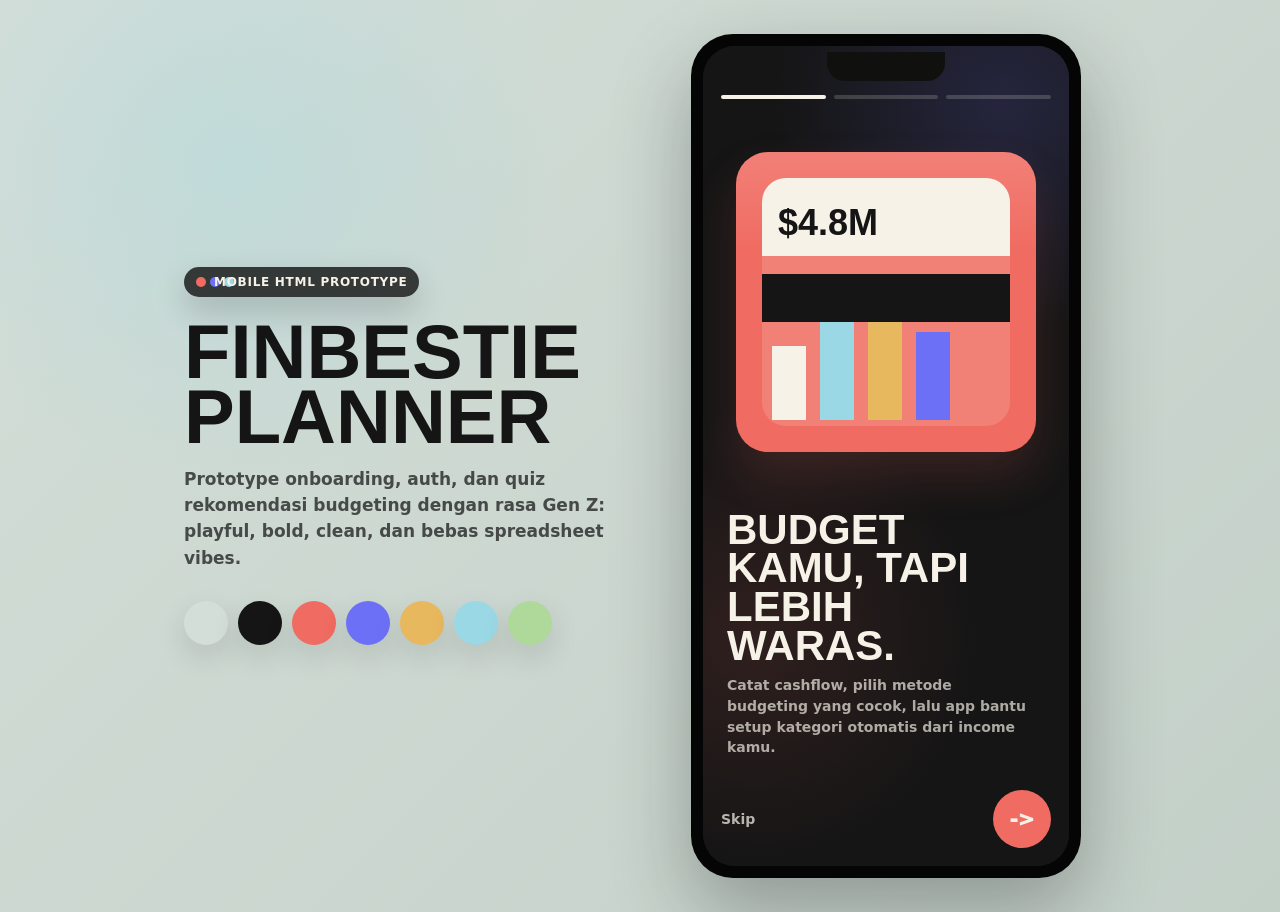
==== index.html @ b78c7b5d "first commit" ====
<!doctype html>
<html lang="id">
  <head>
    <meta charset="utf-8" />
    <meta name="viewport" content="width=device-width, initial-scale=1" />
    <title>FinBestie Mobile Prototype</title>
    <style>
      :root {
        --sage: #d4ded8;
        --ink: #151515;
        --ink-2: #232323;
        --paper: #f6f2e8;
        --muted: #abb4ad;
        --coral: #f06b61;
        --coral-dark: #d95850;
        --violet: #6c70f6;
        --butter: #e8b85f;
        --mint: #9bd8e5;
        --lime: #afd99a;
        --line: rgba(32, 32, 31, 0.12);
        --white-soft: rgba(255, 255, 255, 0.88);
        --stroke: 1.5px;
        --glow: rgba(108, 112, 246, 0.22);
        --green-glow: rgba(155, 216, 229, 0.18);
        --glass: rgba(255, 255, 255, 0.08);
        --shadow: 0 24px 70px rgba(15, 13, 10, 0.32);
        --soft-shadow: 0 12px 30px rgba(15, 13, 10, 0.12);
      }

      * {
        box-sizing: border-box;
      }

      body {
        margin: 0;
        min-height: 100vh;
        display: grid;
        place-items: center;
        background:
          radial-gradient(ellipse 75% 55% at 78% 2%, rgba(242, 215, 78, 0.3) 0%, transparent 55%),
          radial-gradient(ellipse 54% 45% at 12% 90%, rgba(115, 226, 183, 0.24) 0%, transparent 62%),
          radial-gradient(ellipse 60% 48% at 8% 95%, rgba(255, 122, 61, 0.12) 0%, transparent 62%),
          radial-gradient(ellipse 92% 62% at 50% 50%, #f6efdd 0%, #ece4d2 52%, #e1d9c5 100%);
        color: var(--ink);
        font-family:
          "DM Sans", Inter, ui-sans-serif, system-ui, -apple-system, BlinkMacSystemFont, "Segoe UI", sans-serif;
      }

      button,
      input {
        font: inherit;
      }

      .stage {
        width: min(100vw, 980px);
        min-height: 100vh;
        display: grid;
        grid-template-columns: minmax(0, 1fr) 420px;
        gap: 40px;
        align-items: center;
        padding: 34px;
      }

      .brand-panel {
        max-width: 430px;
      }

      .brand-pill {
        display: inline-flex;
        align-items: center;
        gap: 8px;
        padding: 8px 12px;
        border-radius: 999px;
        background: rgba(245, 241, 227, 0.64);
        border: 0;
        backdrop-filter: blur(18px) saturate(140%);
        font-size: 12px;
        font-weight: 800;
        letter-spacing: 0.06em;
        text-transform: uppercase;
      }

      .brand-dot {
        width: 10px;
        height: 10px;
        border-radius: 50%;
        background: var(--coral);
        box-shadow:
          14px 0 0 var(--violet),
          28px 0 0 var(--butter),
          0 0 20px rgba(242, 215, 78, 0.4);
      }

      h1 {
        margin: 22px 0 16px;
        font-size: clamp(44px, 7vw, 76px);
        line-height: 0.86;
        letter-spacing: 0;
        text-transform: uppercase;
        font-family: Impact, "Arial Black", "DM Sans", sans-serif;
        font-weight: 900;
      }

      .brand-panel p {
        margin: 0;
        max-width: 38ch;
        color: rgba(32, 32, 31, 0.72);
        font-size: 17px;
        line-height: 1.55;
        font-weight: 650;
      }

      .palette {
        display: flex;
        gap: 10px;
        margin-top: 30px;
      }

      .swatch {
        width: 44px;
        height: 44px;
        border: 0;
        border-radius: 50%;
        box-shadow: var(--soft-shadow);
      }

      .phone-shell {
        position: relative;
        width: min(100%, 390px);
        height: min(844px, calc(100vh - 36px));
        min-height: 680px;
        margin-inline: auto;
        padding: 12px;
        border-radius: 42px;
        background: #10100f;
        box-shadow:
          0 0 44px rgba(242, 215, 78, 0.26),
          0 0 62px rgba(115, 226, 183, 0.14),
          var(--shadow);
      }

      .phone-shell::before {
        content: "";
        position: absolute;
        z-index: 5;
        top: 18px;
        left: 50%;
        width: 118px;
        height: 29px;
        translate: -50% 0;
        border-radius: 0 0 18px 18px;
        background: #10100f;
      }

      .app {
        position: relative;
        height: 100%;
        overflow: hidden;
        border-radius: 32px;
        background: var(--ink);
      }

      .app::before,
      .app::after {
        content: "";
        position: absolute;
        z-index: 0;
        pointer-events: none;
        border-radius: 50%;
        filter: blur(18px);
      }

      .app::before {
        width: 220px;
        height: 220px;
        top: -72px;
        right: -82px;
        background: rgba(242, 215, 78, 0.22);
      }

      .app::after {
        width: 190px;
        height: 190px;
        left: -92px;
        bottom: 16%;
        background: var(--green-glow);
      }

      .screen {
        position: absolute;
        inset: 0;
        display: none;
        grid-template-rows: auto minmax(0, 1fr);
        min-height: 0;
        overflow: hidden;
        background:
          radial-gradient(circle at 76% 7%, rgba(242, 215, 78, 0.22), transparent 32%),
          radial-gradient(circle at 10% 68%, rgba(115, 226, 183, 0.22), transparent 38%),
          linear-gradient(180deg, rgba(255, 255, 255, 0.22), transparent 24%),
          #f5f1e3;
        z-index: 1;
      }

      .screen::before,
      .screen::after {
        content: "";
        position: absolute;
        z-index: 0;
        pointer-events: none;
        border-radius: 50%;
        filter: blur(28px);
      }

      .screen::before {
        width: 250px;
        height: 250px;
        top: -74px;
        right: -92px;
        background: rgba(242, 215, 78, 0.3);
      }

      .screen::after {
        width: 230px;
        height: 230px;
        left: -102px;
        bottom: 12%;
        background: rgba(115, 226, 183, 0.28);
      }

      .screen.active {
        display: grid;
      }

      .screen.dark {
        background:
          radial-gradient(circle at 75% 5%, rgba(242, 215, 78, 0.18), transparent 34%),
          radial-gradient(circle at 10% 74%, rgba(115, 226, 183, 0.16), transparent 38%),
          var(--ink);
        color: var(--paper);
      }

      .topbar {
        position: relative;
        z-index: 2;
        display: flex;
        align-items: center;
        justify-content: space-between;
        gap: 12px;
        min-height: 68px;
        padding: 24px 18px 8px;
      }

      .icon-btn {
        display: grid;
        place-items: center;
        width: 36px;
        height: 36px;
        border: 0;
        border-radius: 50%;
        background: var(--white-soft);
        color: var(--ink);
        box-shadow: 0 8px 18px rgba(15, 13, 10, 0.08);
        cursor: pointer;
        font-size: 18px;
        font-weight: 900;
      }

      .dark .icon-btn {
        background: var(--paper);
      }

      .skip-btn,
      .ghost-btn {
        border: 0;
        border-radius: 999px;
        padding: 10px 14px;
        background: rgba(255, 255, 255, 0.42);
        backdrop-filter: blur(14px) saturate(130%);
        color: inherit;
        cursor: pointer;
        font-size: 12px;
        font-weight: 850;
      }

      .dark .skip-btn,
      .dark .ghost-btn {
        background: rgba(247, 242, 223, 0.14);
        color: var(--paper);
      }

      .content {
        position: relative;
        z-index: 2;
        min-height: 0;
        overflow: auto;
        padding: 4px 18px 92px;
        scrollbar-width: none;
      }

      .content::-webkit-scrollbar {
        display: none;
      }

      .hero-art {
        min-height: 280px;
        display: grid;
        place-items: end center;
        border-radius: 0;
        background:
          radial-gradient(circle at 75% 18%, rgba(242, 215, 78, 0.32), transparent 30%),
          linear-gradient(180deg, rgba(255, 122, 61, 0.08), transparent 34%),
          #fbf7e8;
      }

      .money-poster {
        position: relative;
        width: 100%;
        max-width: 312px;
        min-height: 252px;
        border: 0;
        border-radius: 14px;
        background: var(--butter);
        box-shadow:
          0 0 36px rgba(242, 215, 78, 0.32),
          0 18px 40px rgba(32, 32, 31, 0.13);
        overflow: hidden;
      }

      .money-poster::before {
        content: "";
        position: absolute;
        inset: 16px;
        border: 0;
        border-radius: 12px;
        background:
          linear-gradient(90deg, transparent 0 42%, rgba(32, 32, 31, 0.14) 42% 45%, transparent 45%),
          repeating-linear-gradient(0deg, rgba(32, 32, 31, 0.08) 0 2px, transparent 2px 20px),
          #fee889;
      }

      .coin-stack {
        position: absolute;
        right: 22px;
        bottom: 22px;
        width: 86px;
        height: 104px;
      }

      .coin-stack span {
        position: absolute;
        left: 0;
        right: 0;
        height: 24px;
        border: 0;
        border-radius: 50%;
        background: var(--coral);
      }

      .coin-stack span:nth-child(1) {
        bottom: 0;
      }

      .coin-stack span:nth-child(2) {
        bottom: 20px;
        background: var(--mint);
      }

      .coin-stack span:nth-child(3) {
        bottom: 40px;
        background: var(--violet);
      }

      .mascot {
        position: absolute;
        left: 28px;
        bottom: 30px;
        width: 108px;
        height: 132px;
      }

      .mascot .head {
        position: absolute;
        top: 0;
        left: 16px;
        width: 76px;
        height: 76px;
        border: 0;
        border-radius: 48% 52% 45% 55%;
        background: var(--coral);
      }

      .mascot .head::before,
      .mascot .head::after {
        content: "";
        position: absolute;
        top: 25px;
        width: 9px;
        height: 9px;
        border-radius: 50%;
        background: var(--ink);
      }

      .mascot .head::before {
        left: 20px;
      }

      .mascot .head::after {
        right: 20px;
      }

      .mascot .body {
        position: absolute;
        left: 5px;
        bottom: 0;
        width: 96px;
        height: 66px;
        border: 0;
        border-radius: 16px 16px 28px 28px;
        background: var(--mint);
      }

      .mascot .body::before {
        content: "$";
        position: absolute;
        inset: 10px 0 auto;
        text-align: center;
        font-size: 30px;
        font-weight: 1000;
      }

      .big-title {
        margin: 22px 0 10px;
        font-size: 40px;
        line-height: 0.92;
        letter-spacing: 0;
        text-transform: uppercase;
        font-family: Impact, "Arial Black", "DM Sans", sans-serif;
        font-weight: 900;
      }

      .lede {
        margin: 0 0 18px;
        color: rgba(32, 32, 31, 0.7);
        font-size: 14px;
        line-height: 1.48;
        font-weight: 700;
      }

      .dark .lede {
        color: rgba(247, 242, 223, 0.72);
      }

      .feature-strip {
        display: grid;
        grid-template-columns: 1fr 1fr;
        gap: 10px;
        margin: 20px 0;
      }

      .mini-tile {
        min-height: 112px;
        padding: 14px;
        border: 0;
        border-radius: 12px;
        background: var(--mint);
        box-shadow:
          0 0 22px rgba(115, 226, 183, 0.18),
          0 12px 28px rgba(15, 13, 10, 0.08);
      }

      .mini-tile:nth-child(2) {
        background: var(--coral);
        color: var(--paper);
      }

      .mini-tile:nth-child(3) {
        background: var(--violet);
        color: var(--ink);
      }

      .mini-tile:nth-child(4) {
        background: var(--butter);
      }

      .tile-kicker {
        display: block;
        margin-bottom: 16px;
        font-size: 10px;
        font-weight: 950;
        opacity: 0.72;
        text-transform: uppercase;
      }

      .mini-tile strong {
        display: block;
        font-size: 18px;
        line-height: 1.02;
        text-transform: uppercase;
      }

      .primary-btn {
        width: 100%;
        min-height: 54px;
        border: 0;
        border-radius: 999px;
        background: var(--coral);
        color: var(--paper);
        cursor: pointer;
        box-shadow:
          0 0 22px rgba(255, 122, 61, 0.25),
          0 10px 24px rgba(255, 122, 61, 0.2);
        font-size: 15px;
        font-weight: 950;
      }

      .primary-btn:active {
        translate: 0 4px;
        box-shadow: 0 6px 16px rgba(255, 102, 93, 0.2);
      }

      .secondary-btn {
        width: 100%;
        min-height: 48px;
        border: 0;
        border-radius: 999px;
        background: rgba(247, 242, 223, 0.08);
        color: var(--paper);
        cursor: pointer;
        font-size: 13px;
        font-weight: 850;
      }

      .bottom-dock {
        position: absolute;
        z-index: 8;
        left: 18px;
        right: 18px;
        bottom: 18px;
      }

      .progress-row {
        display: flex;
        justify-content: center;
        gap: 8px;
        margin: 0 0 15px;
      }

      .progress-dot {
        width: 8px;
        height: 8px;
        border-radius: 50%;
        background: rgba(32, 32, 31, 0.2);
      }

      .progress-dot.active {
        width: 28px;
        border-radius: 999px;
        background: var(--ink);
      }

      .auth-hero {
        margin: 8px 0 18px;
        padding: 16px;
        border: 0;
        border-radius: 14px;
        background:
          radial-gradient(circle at 82% 10%, rgba(242, 215, 78, 0.35), transparent 34%),
          var(--coral);
        color: var(--paper);
        box-shadow: 0 0 28px rgba(255, 122, 61, 0.16);
        position: relative;
        min-height: 260px;
        overflow: hidden;
        display: flex;
        flex-direction: column;
        justify-content: flex-end;
        gap: 8px;
      }

      .auth-hero h2,
      .quiz-title,
      .result-title {
        margin: 0;
        font-size: 34px;
        line-height: 0.94;
        letter-spacing: 0;
        text-transform: uppercase;
        font-family: Impact, "Arial Black", "DM Sans", sans-serif;
        font-weight: 900;
      }

      .auth-hero p {
        margin: 12px 0 0;
        color: rgba(247, 242, 223, 0.78);
        font-size: 13px;
        line-height: 1.4;
        font-weight: 750;
      }

      .auth-orbit {
        position: absolute;
        inset: 18px 18px auto auto;
        width: 118px;
        height: 118px;
        opacity: 0.95;
      }

      .auth-orbit::before {
        content: "";
        position: absolute;
        inset: 18px;
        border-radius: 50%;
        background: var(--paper);
        box-shadow: 0 16px 32px rgba(6, 6, 6, 0.12);
      }

      .auth-orbit::after {
        content: "$";
        position: absolute;
        inset: 0;
        display: grid;
        place-items: center;
        color: var(--ink);
        font-size: 48px;
        font-weight: 1000;
      }

      .auth-orbit span {
        position: absolute;
        display: block;
        border-radius: 50%;
        box-shadow: 0 10px 24px rgba(6, 6, 6, 0.14);
      }

      .auth-orbit span:nth-child(1) {
        width: 34px;
        height: 34px;
        left: 0;
        top: 18px;
        background: var(--mint);
      }

      .auth-orbit span:nth-child(2) {
        width: 27px;
        height: 27px;
        right: 3px;
        bottom: 20px;
        background: var(--butter);
      }

      .auth-orbit span:nth-child(3) {
        width: 20px;
        height: 20px;
        left: 34px;
        bottom: 0;
        background: var(--violet);
      }

      .auth-benefits {
        display: grid;
        grid-template-columns: 1fr 1fr;
        gap: 10px;
        margin-bottom: 18px;
      }

      .auth-benefits div {
        min-height: 104px;
        padding: 14px;
        border-radius: 18px;
        background: #232323;
        box-shadow: 0 18px 38px rgba(0, 0, 0, 0.14);
      }

      .auth-benefits div:nth-child(2) {
        background: var(--mint);
        color: var(--ink);
      }

      .auth-benefits strong {
        display: block;
        font-size: 16px;
        line-height: 1.05;
        text-transform: uppercase;
      }

      .auth-benefits span {
        display: block;
        margin-top: 10px;
        color: rgba(244, 242, 231, 0.58);
        font-size: 11px;
        line-height: 1.3;
        font-weight: 750;
      }

      .auth-benefits div:nth-child(2) span {
        color: rgba(21, 21, 21, 0.62);
      }

      .segmented {
        display: grid;
        grid-template-columns: 1fr 1fr;
        gap: 6px;
        padding: 5px;
        border-radius: 999px;
        background: rgba(247, 242, 223, 0.1);
        border: 0;
        backdrop-filter: blur(16px) saturate(130%);
      }

      .segmented button {
        min-height: 38px;
        border: 0;
        border-radius: 999px;
        background: transparent;
        color: rgba(247, 242, 223, 0.7);
        cursor: pointer;
        font-size: 12px;
        font-weight: 950;
      }

      .segmented button.active {
        background: var(--paper);
        color: var(--ink);
      }

      .form {
        display: grid;
        gap: 12px;
        margin-top: 18px;
      }

      .field {
        display: grid;
        gap: 8px;
      }

      .field span {
        color: rgba(247, 242, 223, 0.68);
        font-size: 11px;
        font-weight: 900;
        letter-spacing: 0.05em;
        text-transform: uppercase;
      }

      .field input {
        width: 100%;
        min-height: 50px;
        border: 0;
        border-radius: 12px;
        background: rgba(247, 242, 223, 0.08);
        color: var(--paper);
        padding: 0 14px;
        outline: 0;
        font-weight: 760;
      }

      .field input::placeholder {
        color: rgba(247, 242, 223, 0.38);
      }

      .social-row {
        display: grid;
        grid-template-columns: 1fr 1fr;
        gap: 10px;
        margin-top: 12px;
      }

      .social-row button {
        min-height: 46px;
        border: 0;
        border-radius: 999px;
        background: rgba(247, 242, 223, 0.08);
        color: var(--paper);
        font-weight: 950;
        cursor: pointer;
      }

      .auth-options {
        display: grid;
        gap: 12px;
        margin-top: 26px;
      }

      [data-screen="auth"] .content {
        display: flex;
        flex-direction: column;
        justify-content: center;
        padding-bottom: 40px;
      }

      .google-btn,
      .guest-btn {
        width: 100%;
        min-height: 54px;
        border: 0;
        border-radius: 999px;
        cursor: pointer;
        font-weight: 950;
      }

      .google-btn {
        display: flex;
        align-items: center;
        justify-content: center;
        gap: 10px;
        background:
          linear-gradient(135deg, rgba(255, 255, 255, 0.94), var(--paper));
        color: var(--ink);
        box-shadow: 0 18px 38px rgba(244, 242, 231, 0.12);
      }

      .google-mark {
        display: grid;
        place-items: center;
        width: 28px;
        height: 28px;
        border-radius: 50%;
        background: #fff;
        color: #4285f4;
        font-weight: 1000;
        box-shadow: inset 0 0 0 1px rgba(6, 6, 6, 0.08);
      }

      .guest-btn {
        min-height: 42px;
        background: transparent;
        color: rgba(244, 242, 231, 0.48);
        font-size: 13px;
        font-weight: 800;
      }

      .quiz-head {
        margin: 4px 0 18px;
      }

      .quiz-count {
        display: inline-flex;
        margin-bottom: 12px;
        padding: 8px 10px;
        border-radius: 999px;
        background: var(--violet);
        color: var(--ink);
        box-shadow: 0 0 18px rgba(241, 143, 176, 0.28);
        font-size: 11px;
        font-weight: 950;
      }

      .quiz-title {
        font-size: 32px;
      }

      .option-list {
        display: grid;
        gap: 10px;
      }

      .option-card {
        width: 100%;
        display: grid;
        grid-template-columns: 38px minmax(0, 1fr);
        gap: 12px;
        align-items: center;
        min-height: 76px;
        padding: 12px;
        border: 0;
        border-radius: 12px;
        background: rgba(245, 241, 227, 0.86);
        color: var(--ink);
        text-align: left;
        cursor: pointer;
        backdrop-filter: blur(14px) saturate(130%);
        box-shadow: 0 10px 24px rgba(32, 32, 31, 0.08);
      }

      .option-card.selected {
        background: var(--butter);
        box-shadow:
          0 0 24px rgba(242, 215, 78, 0.3),
          0 12px 28px rgba(32, 32, 31, 0.12);
      }

      .option-mark {
        display: grid;
        place-items: center;
        width: 38px;
        height: 38px;
        border: 0;
        border-radius: 50%;
        background: var(--mint);
        font-weight: 1000;
      }

      .option-text {
        min-width: 0;
      }

      .option-text strong {
        display: block;
        font-size: 14px;
        line-height: 1.2;
      }

      .option-text span {
        display: block;
        margin-top: 4px;
        color: rgba(32, 32, 31, 0.62);
        font-size: 11px;
        font-weight: 760;
        line-height: 1.28;
      }

      .quiz-progress {
        height: 10px;
        margin: 0 0 14px;
        border: 0;
        border-radius: 999px;
        background: rgba(32, 32, 31, 0.09);
        overflow: hidden;
      }

      .quiz-progress span {
        display: block;
        height: 100%;
        width: 20%;
        background: var(--coral);
        transition: width 200ms ease;
      }

      .result-card {
        padding: 16px;
        border: 0;
        border-radius: 14px;
        background: var(--butter);
        box-shadow:
          0 0 34px rgba(242, 215, 78, 0.28),
          0 18px 36px rgba(32, 32, 31, 0.14);
      }

      .result-card .badge {
        display: inline-flex;
        margin-bottom: 14px;
        padding: 8px 10px;
        border: 0;
        border-radius: 999px;
        background: var(--paper);
        font-size: 11px;
        font-weight: 950;
        text-transform: uppercase;
      }

      .result-title {
        color: var(--ink);
      }

      .method-name {
        margin: 12px 0 0;
        color: rgba(32, 32, 31, 0.74);
        font-size: 13px;
        font-weight: 850;
      }

      .allocation {
        display: grid;
        grid-template-columns: 1fr 1fr 1fr;
        gap: 8px;
        margin: 22px 0 20px;
      }

      .allocation div {
        min-height: 84px;
        padding: 10px;
        border: 0;
        border-radius: 10px;
        background: var(--mint);
      }

      .allocation div:nth-child(2) {
        background: var(--coral);
        color: var(--paper);
      }

      .allocation div:nth-child(3) {
        background: var(--violet);
        color: var(--paper);
      }

      .allocation strong {
        display: block;
        font-size: 22px;
      }

      .allocation span {
        display: block;
        margin-top: 8px;
        font-size: 10px;
        font-weight: 900;
        line-height: 1.16;
        text-transform: uppercase;
      }

      .method-grid {
        display: grid;
        gap: 9px;
        margin-top: 14px;
      }

      .method-choice {
        display: flex;
        align-items: center;
        justify-content: space-between;
        gap: 12px;
        min-height: 50px;
        padding: 11px 12px;
        border: 0;
        border-radius: 8px;
        background: rgba(255, 255, 255, 0.44);
        backdrop-filter: blur(12px) saturate(130%);
        cursor: pointer;
        font-weight: 950;
      }

      .method-choice.active {
        background: var(--paper);
        box-shadow:
          0 0 20px rgba(242, 215, 78, 0.18),
          inset 0 0 0 1px rgba(255, 255, 255, 0.44);
      }

      .method-choice span {
        color: rgba(32, 32, 31, 0.56);
        font-size: 11px;
        font-weight: 850;
      }

      .quick-preview {
        display: grid;
        gap: 10px;
        margin: 18px 0 0;
      }

      .preview-row {
        display: grid;
        grid-template-columns: auto minmax(0, 1fr) auto;
        gap: 10px;
        align-items: center;
        min-height: 52px;
        padding: 10px;
        border-radius: 8px;
        background: var(--ink-2);
        color: var(--paper);
        border: 0;
        box-shadow: 0 10px 24px rgba(0, 0, 0, 0.16);
      }

      .preview-row i {
        display: grid;
        place-items: center;
        width: 32px;
        height: 32px;
        border-radius: 50%;
        background: var(--butter);
        color: var(--ink);
        font-style: normal;
        font-weight: 1000;
      }

      .preview-row strong {
        display: block;
        font-size: 12px;
      }

      .preview-row span {
        display: block;
        margin-top: 3px;
        color: rgba(247, 242, 223, 0.58);
        font-size: 11px;
        font-weight: 700;
      }

      .preview-row em {
        color: var(--lime);
        font-style: normal;
        font-size: 12px;
        font-weight: 950;
      }

      /* Visual direction v3: dark operational mobile UI inspired by the Dribbble case study. */
      body {
        background:
          radial-gradient(circle at 18% 18%, rgba(115, 213, 237, 0.18), transparent 26%),
          linear-gradient(135deg, #d4ded8 0%, #c3d0c8 100%);
      }

      .brand-pill {
        background: rgba(21, 21, 21, 0.82);
        color: var(--paper);
        box-shadow: 0 14px 32px rgba(6, 6, 6, 0.18);
      }

      .brand-dot {
        background: var(--coral);
        box-shadow: 14px 0 0 var(--violet), 28px 0 0 var(--mint);
      }

      .brand-panel p {
        color: rgba(6, 6, 6, 0.68);
      }

      .phone-shell {
        background: #050505;
        box-shadow: 0 34px 80px rgba(21, 21, 21, 0.3);
      }

      .app,
      .screen,
      .screen.dark {
        background:
          radial-gradient(circle at 82% 7%, rgba(108, 112, 246, 0.18), transparent 28%),
          radial-gradient(circle at 14% 72%, rgba(240, 107, 97, 0.12), transparent 34%),
          var(--ink);
        color: var(--paper);
      }

      .app::before,
      .app::after,
      .screen::before,
      .screen::after {
        display: none;
      }

      .icon-btn,
      .dark .icon-btn {
        background: var(--paper);
        color: var(--ink);
        box-shadow: none;
      }

      .skip-btn,
      .ghost-btn,
      .dark .skip-btn,
      .dark .ghost-btn {
        background: rgba(244, 242, 231, 0.12);
        color: var(--paper);
        backdrop-filter: none;
      }

      .hero-art {
        min-height: 250px;
        background:
          radial-gradient(circle at 62% 40%, rgba(155, 216, 229, 0.24), transparent 28%),
          var(--ink);
      }

      .money-poster {
        background: var(--coral);
        border-radius: 22px;
        box-shadow: 0 24px 48px rgba(240, 107, 97, 0.16);
      }

      .money-poster::before {
        background:
          linear-gradient(90deg, transparent 0 42%, rgba(6, 6, 6, 0.12) 42% 45%, transparent 45%),
          repeating-linear-gradient(0deg, rgba(6, 6, 6, 0.06) 0 2px, transparent 2px 20px),
          #f1847b;
      }

      .coin-stack span:nth-child(1) {
        background: var(--paper);
      }

      .coin-stack span:nth-child(2) {
        background: var(--mint);
      }

      .coin-stack span:nth-child(3) {
        background: var(--butter);
      }

      .mascot .head {
        background: var(--butter);
      }

      .mascot .body {
        background: var(--paper);
      }

      .big-title,
      .auth-hero h2,
      .quiz-title,
      .result-title {
        color: var(--paper);
      }

      .lede,
      .dark .lede {
        color: rgba(244, 242, 231, 0.68);
      }

      .mini-tile {
        background: #5458d8;
        color: var(--paper);
        box-shadow: none;
      }

      .mini-tile:nth-child(2) {
        background: var(--coral);
      }

      .mini-tile:nth-child(3) {
        background: #6c70f6;
        color: var(--paper);
      }

      .mini-tile:nth-child(4) {
        background: var(--paper);
        color: var(--ink);
      }

      .primary-btn {
        background: var(--coral);
        color: var(--paper);
        box-shadow: 0 14px 28px rgba(240, 107, 97, 0.18);
      }

      .secondary-btn,
      .social-row button,
      .guest-btn {
        background: rgba(244, 242, 231, 0.1);
        color: var(--paper);
      }

      .guest-btn {
        background: transparent;
        color: rgba(244, 242, 231, 0.48);
      }

      .progress-dot {
        background: rgba(244, 242, 231, 0.24);
      }

      .progress-dot.active {
        background: var(--paper);
      }

      .auth-hero {
        background:
          radial-gradient(circle at 84% 8%, rgba(228, 161, 52, 0.38), transparent 28%),
          #5458d8;
        box-shadow: 0 22px 46px rgba(108, 112, 246, 0.18);
      }

      .segmented {
        background: rgba(244, 242, 231, 0.1);
      }

      .field input {
        background: rgba(244, 242, 231, 0.1);
        color: var(--paper);
      }

      .quiz-count {
        background: var(--coral);
        color: var(--paper);
        box-shadow: none;
      }

      .quiz-progress {
        background: rgba(244, 242, 231, 0.16);
      }

      .quiz-progress span {
        background: var(--mint);
      }

      .option-card {
        background: #1b1b1b;
        color: var(--paper);
        box-shadow: none;
      }

      .option-card.selected {
        background: var(--coral);
        box-shadow: 0 18px 34px rgba(240, 107, 97, 0.18);
      }

      .option-text span {
        color: rgba(244, 242, 231, 0.58);
      }

      .option-mark {
        background: var(--paper);
        color: var(--ink);
      }

      .result-card {
        background:
          radial-gradient(circle at 86% 6%, rgba(115, 213, 237, 0.42), transparent 30%),
          #6c70f6;
        box-shadow: 0 24px 48px rgba(108, 112, 246, 0.18);
      }

      .result-card .badge {
        background: rgba(244, 242, 231, 0.18);
        color: var(--paper);
      }

      .result-title,
      .method-name {
        color: var(--paper);
      }

      .allocation div {
        background: var(--paper);
        color: var(--ink);
      }

      .allocation div:nth-child(2) {
        background: var(--coral);
        color: var(--paper);
      }

      .allocation div:nth-child(3) {
        background: var(--mint);
        color: var(--ink);
      }

      .method-choice {
        background: #1b1b1b;
        color: var(--paper);
        box-shadow: none;
      }

      .method-choice span {
        color: rgba(244, 242, 231, 0.5);
      }

      .method-choice.active {
        background: var(--paper);
        color: var(--ink);
        box-shadow: none;
      }

      .method-choice.active span {
        color: rgba(6, 6, 6, 0.55);
      }

      .preview-row {
        background: #1b1b1b;
      }

      .preview-row i {
        background: var(--mint);
      }

      .intro-topbar {
        justify-content: stretch;
        min-height: 76px;
        padding: 34px 18px 8px;
      }

      .intro-topbar .progress-row {
        width: 100%;
        display: grid;
        grid-template-columns: repeat(3, 1fr);
        gap: 8px;
        margin: 0;
      }

      .intro-topbar .progress-dot {
        width: 100%;
        height: 4px;
        border-radius: 999px;
        background: rgba(244, 242, 231, 0.18);
      }

      .intro-topbar .progress-dot.active {
        width: 100%;
        background: var(--paper);
      }

      .intro-content {
        display: grid;
        grid-template-rows: minmax(340px, 1fr) auto auto;
        align-content: center;
        overflow: hidden;
        padding: 0 24px 108px;
        text-align: left;
      }

      .intro-content .hero-art {
        min-height: 0;
        align-items: center;
        background: transparent;
      }

      .intro-content .big-title {
        max-width: 11ch;
        margin: 28px 0 10px;
        font-size: 42px;
      }

      .intro-content .lede {
        max-width: 31ch;
        margin: 0;
        font-size: 14px;
      }

      .intro-actions {
        display: flex;
        align-items: center;
        justify-content: space-between;
      }

      .intro-nav-btn {
        box-shadow: none;
      }

      #introLeft {
        width: auto;
        min-height: 44px;
        padding: 0;
        background: transparent;
        color: rgba(244, 242, 231, 0.72);
        font-size: 14px;
        font-weight: 850;
      }

      #introNext {
        width: 58px;
        min-height: 58px;
        border-radius: 50%;
        padding: 0;
        font-size: 0;
      }

      #introNext::before {
        content: "->";
        font-size: 20px;
        font-weight: 950;
      }

      .intro-content .money-poster {
        width: min(100%, 300px);
        min-height: 300px;
        margin-inline: auto;
        border-radius: 32px;
      }

      .hero-art[data-art="cashflow"] .money-poster {
        background:
          linear-gradient(180deg, rgba(255, 255, 255, 0.14), transparent 34%),
          var(--coral);
      }

      .hero-art[data-art="cashflow"] .money-poster::before {
        inset: 26px;
        border-radius: 24px;
        background:
          linear-gradient(#f6f2e8 0 0) 0 0 / 100% 78px no-repeat,
          linear-gradient(var(--ink) 0 0) 0 96px / 100% 48px no-repeat,
          linear-gradient(var(--paper) 0 0) 10px 168px / 34px 74px no-repeat,
          linear-gradient(var(--mint) 0 0) 58px 142px / 34px 100px no-repeat,
          linear-gradient(var(--butter) 0 0) 106px 118px / 34px 124px no-repeat,
          linear-gradient(var(--violet) 0 0) 154px 154px / 34px 88px no-repeat,
          rgba(244, 242, 231, 0.16);
      }

      .hero-art[data-art="cashflow"] .money-poster::after {
        content: "$4.8M";
        position: absolute;
        z-index: 2;
        top: 50px;
        left: 42px;
        color: var(--ink);
        font-family: Impact, "Arial Black", sans-serif;
        font-size: 36px;
        font-weight: 900;
        letter-spacing: 0;
      }

      .hero-art[data-art="cashflow"] .mascot,
      .hero-art[data-art="cashflow"] .coin-stack {
        display: none;
      }

      .hero-art[data-art="quiz"] .money-poster {
        background:
          radial-gradient(circle at 78% 18%, rgba(155, 216, 229, 0.5), transparent 28%),
          var(--violet);
      }

      .hero-art[data-art="quiz"] .money-poster::before {
        inset: 28px;
        border-radius: 26px;
        background:
          radial-gradient(circle at 24px 34px, var(--mint) 0 18px, transparent 19px),
          radial-gradient(circle at 24px 98px, var(--paper) 0 18px, transparent 19px),
          radial-gradient(circle at 24px 162px, var(--butter) 0 18px, transparent 19px),
          linear-gradient(var(--paper) 0 0) 58px 17px / 142px 34px no-repeat,
          linear-gradient(var(--ink) 0 0) 58px 82px / 118px 34px no-repeat,
          linear-gradient(var(--paper) 0 0) 58px 146px / 132px 34px no-repeat,
          rgba(244, 242, 231, 0.12);
      }

      .hero-art[data-art="quiz"] .money-poster::after {
        content: "?";
        position: absolute;
        right: 30px;
        bottom: 26px;
        display: grid;
        place-items: center;
        width: 72px;
        height: 72px;
        border-radius: 50%;
        background: var(--coral);
        color: var(--paper);
        font-family: Impact, "Arial Black", sans-serif;
        font-size: 44px;
      }

      .hero-art[data-art="quiz"] .mascot,
      .hero-art[data-art="quiz"] .coin-stack {
        display: none;
      }

      .hero-art[data-art="gold"] .money-poster {
        background:
          radial-gradient(circle at 50% 46%, rgba(246, 242, 232, 0.34), transparent 34%),
          var(--butter);
      }

      .hero-art[data-art="gold"] .money-poster::before {
        inset: 50px 46px;
        border-radius: 42px;
        background:
          linear-gradient(135deg, transparent 0 18%, rgba(255, 255, 255, 0.28) 18% 26%, transparent 26%),
          linear-gradient(145deg, #f7d98b 0%, #cf8d2e 55%, #f5c86b 100%);
        clip-path: polygon(50% 0, 100% 34%, 82% 100%, 18% 100%, 0 34%);
      }

      .hero-art[data-art="gold"] .money-poster::after {
        content: "20g";
        position: absolute;
        left: 50%;
        bottom: 44px;
        translate: -50% 0;
        padding: 9px 18px;
        border-radius: 999px;
        background: var(--ink);
        color: var(--paper);
        font-size: 18px;
        font-weight: 950;
      }

      .hero-art[data-art="gold"] .mascot {
        display: none;
      }

      .hero-art[data-art="gold"] .coin-stack {
        right: 50%;
        bottom: 38px;
        width: 118px;
        translate: 50% 0;
      }

      @media (max-width: 820px) {
        .phone-shell,
        .app,
        .screen,
        .screen.dark {
          background:
            radial-gradient(circle at 82% 7%, rgba(108, 112, 246, 0.18), transparent 30%),
            radial-gradient(circle at 12% 70%, rgba(240, 107, 97, 0.12), transparent 34%),
            var(--ink);
        }
      }

      @media (max-width: 820px) {
        .stage {
          display: block;
          min-height: 100vh;
          padding: 0;
        }

        .brand-panel {
          display: none;
        }

        .phone-shell {
          width: 100vw;
          height: 100vh;
          min-height: 0;
          padding: 0;
          border-radius: 0;
          background:
            radial-gradient(circle at 82% 7%, rgba(108, 112, 246, 0.18), transparent 30%),
            radial-gradient(circle at 12% 70%, rgba(240, 107, 97, 0.12), transparent 34%),
            var(--ink);
          box-shadow: none;
        }

        .phone-shell::before {
          top: 8px;
        }

        .app {
          border-radius: 0;
          background:
            radial-gradient(circle at 82% 7%, rgba(108, 112, 246, 0.18), transparent 30%),
            radial-gradient(circle at 12% 70%, rgba(240, 107, 97, 0.12), transparent 34%),
            var(--ink);
        }

        .screen {
          min-height: 100vh;
          background:
            radial-gradient(circle at 82% 7%, rgba(108, 112, 246, 0.18), transparent 30%),
            radial-gradient(circle at 12% 70%, rgba(240, 107, 97, 0.12), transparent 34%),
            var(--ink);
        }

        .screen.dark {
          background:
            radial-gradient(circle at 82% 7%, rgba(108, 112, 246, 0.18), transparent 30%),
            radial-gradient(circle at 12% 70%, rgba(240, 107, 97, 0.12), transparent 34%),
            var(--ink);
        }

        .screen::before {
          width: 310px;
          height: 310px;
          top: -108px;
          right: -126px;
          background: rgba(242, 215, 78, 0.34);
        }

        .screen::after {
          width: 300px;
          height: 300px;
          left: -138px;
          bottom: 8%;
          background: rgba(115, 226, 183, 0.34);
        }
      }
    </style>
  </head>
  <body>
    <main class="stage">
      <aside class="brand-panel" aria-label="Arah visual">
        <div class="brand-pill"><span class="brand-dot"></span> Mobile HTML Prototype</div>
        <h1>FinBestie Planner</h1>
        <p>
          Prototype onboarding, auth, dan quiz rekomendasi budgeting dengan rasa Gen Z:
          playful, bold, clean, dan bebas spreadsheet vibes.
        </p>
        <div class="palette" aria-label="Color palette">
          <span class="swatch" style="background: var(--sage)" title="Sage background"></span>
          <span class="swatch" style="background: var(--ink)" title="Ink"></span>
          <span class="swatch" style="background: var(--coral)" title="Coral"></span>
          <span class="swatch" style="background: var(--violet)" title="Violet"></span>
          <span class="swatch" style="background: var(--butter)" title="Butter"></span>
          <span class="swatch" style="background: var(--mint)" title="Emerald mint"></span>
          <span class="swatch" style="background: var(--lime)" title="Fresh lime"></span>
        </div>
      </aside>

      <section class="phone-shell" aria-label="Mobile app preview">
        <div class="app">
          <section class="screen active" data-screen="intro">
            <div class="topbar intro-topbar">
              <div class="progress-row" id="introDots" aria-label="Onboarding progress"></div>
            </div>
            <div class="content intro-content">
              <div class="hero-art" id="introArt" data-art="cashflow">
                <div class="money-poster" aria-hidden="true">
                  <div class="mascot">
                    <span class="head"></span>
                    <span class="body"></span>
                  </div>
                  <div class="coin-stack">
                    <span></span><span></span><span></span>
                  </div>
                </div>
              </div>
              <h2 class="big-title" id="introTitle">Budget kamu, tapi lebih waras.</h2>
              <p class="lede" id="introCopy">
                Catat cashflow, pilih metode budgeting yang cocok, lalu app bantu setup kategori
                otomatis dari income kamu.
              </p>
            </div>
            <div class="bottom-dock intro-actions">
              <button class="secondary-btn intro-nav-btn" data-action="introLeft" id="introLeft">Skip</button>
              <button class="primary-btn intro-nav-btn" data-action="nextIntro" id="introNext">Next</button>
            </div>
          </section>

          <section class="screen dark" data-screen="auth">
            <div class="topbar">
              <button class="icon-btn" data-go="intro" aria-label="Kembali">‹</button>
              <button class="ghost-btn" data-go="quiz">Coba quiz</button>
            </div>
            <div class="content">
              <div class="auth-hero">
                <div class="auth-orbit" aria-hidden="true">
                  <span></span><span></span><span></span>
                </div>
                <h2>Masuk dulu, bestie.</h2>
                <p>
                  Biar template budget, goals, dan gold tracker kamu tersimpan rapi tanpa mulai dari nol.
                </p>
              </div>
              <div class="auth-options" aria-label="Pilihan masuk">
                <button class="google-btn" type="button" data-go="quiz">
                  <span class="google-mark">G</span>
                  Continue with Google
                </button>
                <button class="guest-btn" type="button" data-go="quiz">
                  Continue as guest
                </button>
              </div>
            </div>
          </section>

          <section class="screen" data-screen="quiz">
            <div class="topbar">
              <button class="icon-btn" data-action="prevQuiz" aria-label="Kembali">‹</button>
              <button class="skip-btn" data-action="finishQuiz">Lihat hasil</button>
            </div>
            <div class="content">
              <div class="quiz-progress"><span id="quizBar"></span></div>
              <div class="quiz-head">
                <span class="quiz-count" id="quizCount">Question 1/5</span>
                <h2 class="quiz-title" id="quizQuestion"></h2>
              </div>
              <div class="option-list" id="quizOptions"></div>
            </div>
            <div class="bottom-dock">
              <button class="primary-btn" data-action="nextQuiz" id="quizNext">Pilih jawaban dulu</button>
            </div>
          </section>

          <section class="screen" data-screen="result">
            <div class="topbar">
              <button class="icon-btn" data-go="quiz" aria-label="Kembali">‹</button>
              <button class="skip-btn" data-action="restart">Ulangi</button>
            </div>
            <div class="content">
              <div class="result-card">
                <span class="badge">Financial Profile Match</span>
                <h2 class="result-title" id="resultBadge">The Balanced Harmonist</h2>
                <p class="method-name" id="resultMethod">50/30/20 Rule</p>
              </div>
              <div class="allocation" id="allocation">
                <div><strong>50%</strong><span>Needs</span></div>
                <div><strong>30%</strong><span>Wants</span></div>
                <div><strong>20%</strong><span>Save</span></div>
              </div>
              <p class="lede" id="resultCopy">
                Kamu cocok pakai metode sederhana yang menjaga hidup tetap nyaman, tapi tabungan
                tetap jalan.
              </p>
              <button class="primary-btn" type="button">Pakai profile ini →</button>
              <div class="method-grid" id="methodGrid" aria-label="Pilih profile lain"></div>
            </div>
          </section>
        </div>
      </section>
    </main>

    <script>
      const screens = [...document.querySelectorAll(".screen")];
      const introDots = document.querySelector("#introDots");
      const introTitle = document.querySelector("#introTitle");
      const introCopy = document.querySelector("#introCopy");
      const introArt = document.querySelector("#introArt");
      const introLeft = document.querySelector("#introLeft");
      const introNext = document.querySelector("#introNext");
      const quizQuestion = document.querySelector("#quizQuestion");
      const quizOptions = document.querySelector("#quizOptions");
      const quizCount = document.querySelector("#quizCount");
      const quizBar = document.querySelector("#quizBar");
      const quizNext = document.querySelector("#quizNext");
      const methodGrid = document.querySelector("#methodGrid");

      const methods = {
        kakeibo: {
          method: "Okane Kakeibo",
          badge: "The Zen Accountant",
          copy: "Kamu butuh sistem pencatatan yang bikin sadar uang pergi ke mana, tanpa terasa seperti spreadsheet horor.",
          allocation: [
            ["Daily", "Log detail"],
            ["Weekly", "Reflect"],
            ["Save", "Adjust"],
          ],
        },
        rule503020: {
          method: "50/30/20 Rule",
          badge: "The Balanced Harmonist",
          copy: "Kamu cocok dengan pembagian simpel: kebutuhan aman, lifestyle tetap hidup, tabungan jalan.",
          allocation: [
            ["50%", "Needs"],
            ["30%", "Wants"],
            ["20%", "Save"],
          ],
        },
        zero: {
          method: "Zero-Based Budgeting",
          badge: "The Money Architect",
          copy: "Kamu suka kontrol penuh. Setiap rupiah akan punya tugas jelas sebelum sempat kabur ke checkout.",
          allocation: [
            ["100%", "Assigned"],
            ["0", "Idle cash"],
            ["Full", "Control"],
          ],
        },
        sinking: {
          method: "Sinking Fund Strategy",
          badge: "The Goal Crusher",
          copy: "Kamu paling kuat saat uang diarahkan ke target spesifik: nikah, laptop, liburan, atau emergency fund.",
          allocation: [
            ["Goal", "Named"],
            ["Auto", "Contribute"],
            ["Track", "Progress"],
          ],
        },
        fire: {
          method: "FIRE Mode",
          badge: "The Freedom Fighter",
          copy: "Kamu siap mode agresif: tekan pengeluaran, naikin saving rate, dan fokus kebebasan finansial.",
          allocation: [
            ["Lean", "Spend"],
            ["High", "Invest"],
            ["Early", "Freedom"],
          ],
        },
      };

      const intros = [
        {
          art: "cashflow",
          title: "Budget kamu, tapi lebih waras.",
          copy: "Catat cashflow, pilih metode budgeting yang cocok, lalu app bantu setup kategori otomatis dari income kamu.",
        },
        {
          art: "quiz",
          title: "Quiz dulu, baru budgeting.",
          copy: "Jawab 5 pertanyaan soal spending, impulsif, goals, comfort level, dan risk appetite.",
        },
        {
          art: "gold",
          title: "Emas juga ikut ke-plan.",
          copy: "Track gram Antam, UBS, atau perhiasan. Goal bisa berbentuk uang maupun target gram.",
        },
      ];

      const questions = [
        {
          question: "Bagaimana cara kamu biasanya mengatur pengeluaran?",
          options: [
            ["Catat detail setiap pengeluaran", "kakeibo", "Sadar uang pergi ke mana"],
            ["Bagi income ke kategori besar", "rule503020", "Simpel dan mudah dipantau"],
            ["Setiap rupiah harus ada alokasi", "zero", "Kontrol super rapi"],
            ["Nabung khusus untuk tujuan", "sinking", "Goal jadi pusat budgeting"],
            ["Hemat demi kebebasan finansial", "fire", "Long game mode"],
          ],
        },
        {
          question: "Kalau ada promo atau flash sale, biasanya kamu...",
          options: [
            ["Tahan diri, jarang tergoda", "zero", "Disiplin kamu lumayan tebal"],
            ["Kadang tergoda, masih kontrol", "rule503020", "Butuh batas fleksibel"],
            ["Sering tergoda", "kakeibo", "Perlu pencatatan detail"],
            ["Lebih baik diarahkan ke goal", "sinking", "Target bikin fokus"],
            ["Tidak tergoda, fokus investasi", "fire", "Mindset future-first"],
          ],
        },
        {
          question: "Apa prioritas utama kamu sekarang?",
          options: [
            ["Kontrol cashflow harian", "kakeibo", "Daily spending jadi jelas"],
            ["Balance kebutuhan dan keinginan", "rule503020", "Hidup tetap manusiawi"],
            ["Disiplin alokasi tiap rupiah", "zero", "Tidak ada uang nganggur"],
            ["Dana khusus nikah/gadget/liburan", "sinking", "Target spesifik"],
            ["Kebebasan finansial jangka panjang", "fire", "Agresif membangun aset"],
          ],
        },
        {
          question: "Kamu lebih nyaman dengan metode...",
          options: [
            ["Sederhana dan cepat", "rule503020", "Tidak ribet"],
            ["Detail dan disiplin", "kakeibo", "Pencatatan lengkap"],
            ["Setiap rupiah ada tugas", "zero", "Full allocation"],
            ["Fleksibel tapi target jelas", "sinking", "Goal-driven"],
            ["Hemat ekstrem demi masa depan", "fire", "Advanced mode"],
          ],
        },
        {
          question: "Fokus utama kamu dalam keuangan adalah...",
          options: [
            ["Mengurangi pengeluaran harian", "kakeibo", "Habit awareness"],
            ["Menabung untuk tujuan pendek", "sinking", "Progress nyata"],
            ["Menyeimbangkan hidup dan tabungan", "rule503020", "Stabil dulu"],
            ["Kontrol penuh setiap rupiah", "zero", "Precision budgeting"],
            ["Investasi besar untuk pensiun dini", "fire", "Financial freedom"],
          ],
        },
      ];

      let introIndex = 0;
      let quizIndex = 0;
      let selectedAnswer = "";
      const scores = Object.fromEntries(Object.keys(methods).map((key) => [key, 0]));

      function showScreen(name) {
        screens.forEach((screen) => screen.classList.toggle("active", screen.dataset.screen === name));
      }

      function renderIntro() {
        const current = intros[introIndex];
        const isLastIntro = introIndex === intros.length - 1;
        introTitle.textContent = current.title;
        introCopy.textContent = current.copy;
        introArt.dataset.art = current.art;
        introLeft.textContent = isLastIntro ? "Back" : "Skip";
        introNext.textContent = "Next";
        introDots.innerHTML = intros
          .map((_, index) => `<span class="progress-dot ${index === introIndex ? "active" : ""}"></span>`)
          .join("");
      }

      function renderQuiz() {
        const current = questions[quizIndex];
        selectedAnswer = "";
        quizQuestion.textContent = current.question;
        quizCount.textContent = `Question ${quizIndex + 1}/5`;
        quizBar.style.width = `${((quizIndex + 1) / questions.length) * 100}%`;
        quizNext.textContent = "Pilih jawaban dulu";
        quizOptions.innerHTML = current.options
          .map(
            ([label, value, hint], index) => `
              <button class="option-card" type="button" data-value="${value}">
                <span class="option-mark">${index + 1}</span>
                <span class="option-text">
                  <strong>${label}</strong>
                  <span>${hint}</span>
                </span>
              </button>
            `,
          )
          .join("");
      }

      function topMethod() {
        return Object.entries(scores).sort((a, b) => b[1] - a[1])[0][0];
      }

      function renderResult(methodKey = topMethod()) {
        const data = methods[methodKey];
        document.querySelector("#resultBadge").textContent = data.badge;
        document.querySelector("#resultMethod").textContent = data.method;
        document.querySelector("#resultCopy").textContent = data.copy;
        document.querySelector("#allocation").innerHTML = data.allocation
          .map(([value, label]) => `<div><strong>${value}</strong><span>${label}</span></div>`)
          .join("");
        methodGrid.innerHTML = Object.entries(methods)
          .map(
            ([key, item]) => `
              <button class="method-choice ${key === methodKey ? "active" : ""}" type="button" data-method="${key}">
                ${item.method}
                <span>${item.badge}</span>
              </button>
            `,
          )
          .join("");
        showScreen("result");
      }

      document.addEventListener("click", (event) => {
        const go = event.target.closest("[data-go]");
        if (go) {
          showScreen(go.dataset.go);
          return;
        }

        const action = event.target.closest("[data-action]")?.dataset.action;
        if (action === "nextIntro") {
          if (introIndex < intros.length - 1) {
            introIndex += 1;
            renderIntro();
          } else {
            showScreen("auth");
          }
        }
        if (action === "introLeft") {
          if (introIndex === intros.length - 1) {
            introIndex -= 1;
            renderIntro();
          } else {
            showScreen("auth");
          }
        }
        if (action === "prevIntro") {
          introIndex = Math.max(0, introIndex - 1);
          renderIntro();
        }
        if (action === "prevQuiz") {
          quizIndex = Math.max(0, quizIndex - 1);
          renderQuiz();
        }
        if (action === "nextQuiz") {
          if (!selectedAnswer) return;
          scores[selectedAnswer] += 1;
          if (quizIndex < questions.length - 1) {
            quizIndex += 1;
            renderQuiz();
          } else {
            renderResult();
          }
        }
        if (action === "finishQuiz") {
          renderResult();
        }
        if (action === "restart") {
          Object.keys(scores).forEach((key) => (scores[key] = 0));
          quizIndex = 0;
          renderQuiz();
          showScreen("quiz");
        }

        const option = event.target.closest(".option-card");
        if (option) {
          selectedAnswer = option.dataset.value;
          document.querySelectorAll(".option-card").forEach((card) => card.classList.remove("selected"));
          option.classList.add("selected");
          quizNext.textContent = quizIndex === questions.length - 1 ? "Lihat rekomendasi →" : "Lanjut →";
        }

        const method = event.target.closest("[data-method]");
        if (method) {
          renderResult(method.dataset.method);
        }
      });

      renderIntro();
      renderQuiz();
      renderResult("rule503020");
      showScreen("intro");
    </script>
  </body>
</html>
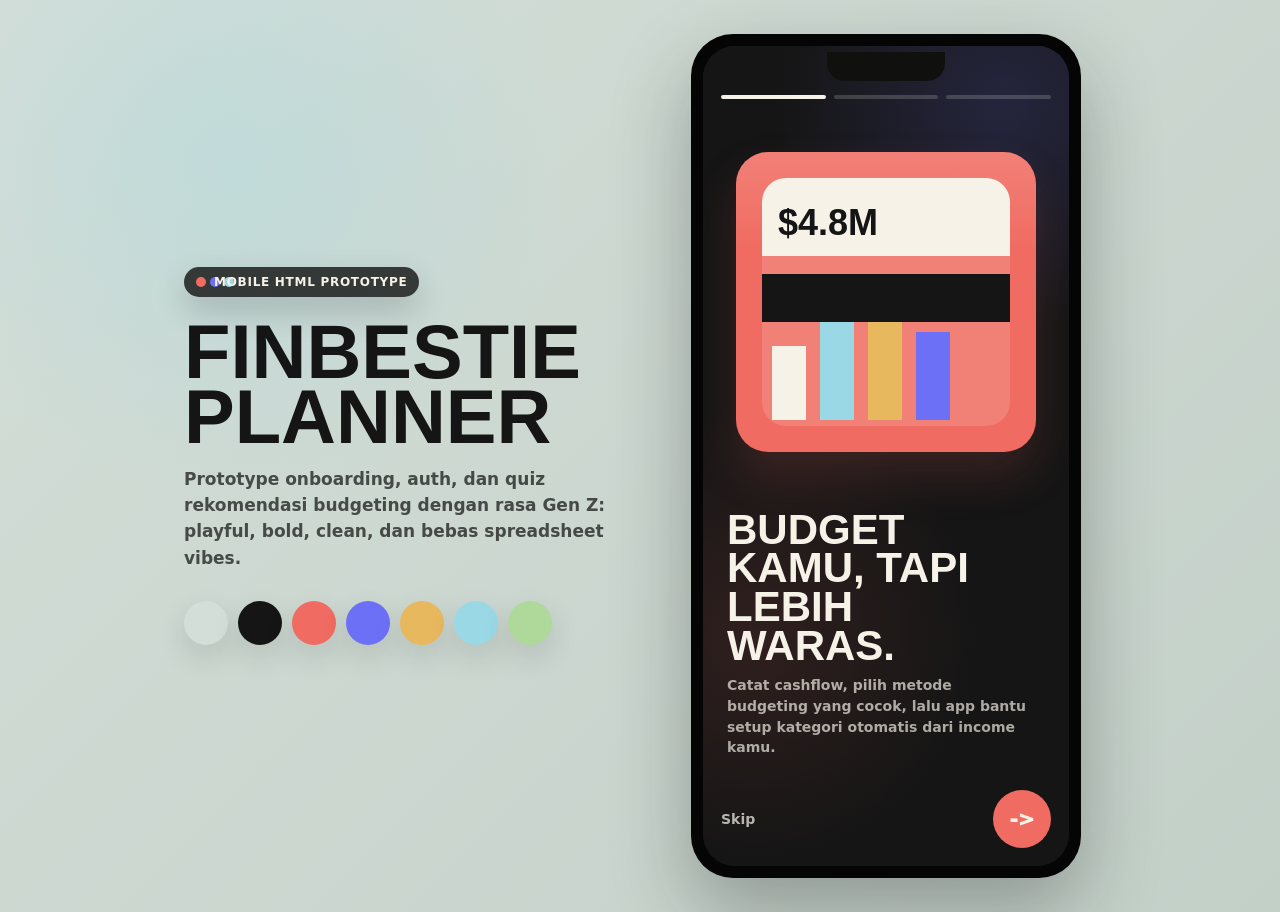
==== commit 7f883db6: "Refine onboarding and auth reveal layouts" ====
--- a/index.html
+++ b/index.html
@@ -199,6 +199,8 @@
           linear-gradient(180deg, rgba(255, 255, 255, 0.22), transparent 24%),
           #f5f1e3;
         z-index: 1;
+        opacity: 0;
+        transform: translateX(16px);
       }
 
       .screen::before,
@@ -229,6 +231,19 @@
 
       .screen.active {
         display: grid;
+        animation: screenIn 280ms ease both;
+      }
+
+      @keyframes screenIn {
+        from {
+          opacity: 0;
+          transform: translateX(18px);
+        }
+
+        to {
+          opacity: 1;
+          transform: translateX(0);
+        }
       }
 
       .screen.dark {
@@ -559,22 +574,16 @@
       }
 
       .auth-hero {
-        margin: 8px 0 18px;
-        padding: 16px;
+        margin: 30px 0 0;
+        padding: 0;
         border: 0;
-        border-radius: 14px;
-        background:
-          radial-gradient(circle at 82% 10%, rgba(242, 215, 78, 0.35), transparent 34%),
-          var(--coral);
-        color: var(--paper);
-        box-shadow: 0 0 28px rgba(255, 122, 61, 0.16);
+        border-radius: 0;
+        background: transparent;
+        color: var(--paper);
         position: relative;
-        min-height: 260px;
-        overflow: hidden;
-        display: flex;
-        flex-direction: column;
-        justify-content: flex-end;
-        gap: 8px;
+        min-height: 0;
+        overflow: visible;
+        display: block;
       }
 
       .auth-hero h2,
@@ -589,71 +598,108 @@
         font-weight: 900;
       }
 
+      .auth-hero h2 {
+        max-width: 100%;
+        font-size: 34px;
+        line-height: 0.96;
+      }
+
       .auth-hero p {
         margin: 12px 0 0;
-        color: rgba(247, 242, 223, 0.78);
-        font-size: 13px;
-        line-height: 1.4;
+        color: rgba(247, 242, 223, 0.64);
+        font-size: 14px;
+        line-height: 1.48;
         font-weight: 750;
-      }
-
-      .auth-orbit {
-        position: absolute;
-        inset: 18px 18px auto auto;
-        width: 118px;
-        height: 118px;
-        opacity: 0.95;
-      }
-
-      .auth-orbit::before {
+        max-width: 30ch;
+      }
+
+      .auth-visual {
+        position: relative;
+        display: grid;
+        place-items: center;
+        min-height: 230px;
+        margin-top: -4px;
+        margin-bottom: 18px;
+      }
+
+      .auth-visual::before {
         content: "";
         position: absolute;
-        inset: 18px;
+        width: 230px;
+        height: 230px;
         border-radius: 50%;
+        background:
+          radial-gradient(circle at 50% 50%, rgba(155, 216, 229, 0.34), transparent 56%),
+          radial-gradient(circle at 50% 50%, rgba(108, 112, 246, 0.2), transparent 70%);
+      }
+
+      .auth-pass {
+        position: relative;
+        z-index: 1;
+        width: 190px;
+        height: 226px;
+        padding: 20px;
+        border-radius: 30px;
+        background:
+          radial-gradient(circle at 84% 14%, rgba(246, 242, 232, 0.28), transparent 30%),
+          linear-gradient(145deg, #6c70f6 0%, #5458d8 48%, #f06b61 100%);
+        box-shadow: 0 26px 60px rgba(0, 0, 0, 0.26);
+        transform: rotate(-4deg);
+      }
+
+      .auth-chip {
+        display: none;
+      }
+
+      .auth-pass strong {
+        position: absolute;
+        left: 24px;
+        bottom: 66px;
+        color: var(--paper);
+        font-family: Impact, "Arial Black", sans-serif;
+        font-size: 32px;
+        line-height: 0.92;
+        text-transform: uppercase;
+      }
+
+      .auth-pass i {
+        position: absolute;
+        left: 22px;
+        bottom: 30px;
+        color: rgba(244, 242, 231, 0.72);
+        font-style: normal;
+        font-size: 12px;
+        font-weight: 900;
+        letter-spacing: 0.08em;
+        text-transform: uppercase;
+      }
+
+      .auth-float {
+        position: absolute;
+        z-index: 2;
+        display: grid;
+        place-items: center;
+        border-radius: 50%;
+        font-weight: 1000;
+        box-shadow: 0 18px 36px rgba(0, 0, 0, 0.2);
+      }
+
+      .auth-float.one {
+        width: 58px;
+        height: 58px;
+        left: 34px;
+        top: 28px;
         background: var(--paper);
-        box-shadow: 0 16px 32px rgba(6, 6, 6, 0.12);
-      }
-
-      .auth-orbit::after {
-        content: "$";
-        position: absolute;
-        inset: 0;
-        display: grid;
-        place-items: center;
         color: var(--ink);
-        font-size: 48px;
-        font-weight: 1000;
-      }
-
-      .auth-orbit span {
-        position: absolute;
-        display: block;
-        border-radius: 50%;
-        box-shadow: 0 10px 24px rgba(6, 6, 6, 0.14);
-      }
-
-      .auth-orbit span:nth-child(1) {
-        width: 34px;
-        height: 34px;
-        left: 0;
-        top: 18px;
+      }
+
+      .auth-float.two {
+        width: 54px;
+        height: 54px;
+        right: 48px;
+        top: 48px;
         background: var(--mint);
-      }
-
-      .auth-orbit span:nth-child(2) {
-        width: 27px;
-        height: 27px;
-        right: 3px;
-        bottom: 20px;
-        background: var(--butter);
-      }
-
-      .auth-orbit span:nth-child(3) {
-        width: 20px;
-        height: 20px;
-        left: 34px;
-        bottom: 0;
-        background: var(--violet);
+        color: var(--ink);
       }
 
       .auth-benefits {
@@ -778,20 +824,25 @@
       .auth-options {
         display: grid;
         gap: 12px;
-        margin-top: 26px;
+        margin-top: 28px;
       }
 
       [data-screen="auth"] .content {
         display: flex;
         flex-direction: column;
         justify-content: center;
-        padding-bottom: 40px;
+        padding: 0 24px 46px;
+      }
+
+      .auth-topbar {
+        min-height: 44px;
+        padding: 24px 18px 0;
       }
 
       .google-btn,
       .guest-btn {
         width: 100%;
-        min-height: 54px;
+        min-height: 58px;
         border: 0;
         border-radius: 999px;
         cursor: pointer;
@@ -816,15 +867,18 @@
         height: 28px;
         border-radius: 50%;
         background: #fff;
-        color: #4285f4;
-        font-weight: 1000;
         box-shadow: inset 0 0 0 1px rgba(6, 6, 6, 0.08);
       }
 
+      .google-mark svg {
+        width: 18px;
+        height: 18px;
+      }
+
       .guest-btn {
-        min-height: 42px;
+        min-height: 34px;
         background: transparent;
-        color: rgba(244, 242, 231, 0.48);
+        color: rgba(244, 242, 231, 0.44);
         font-size: 13px;
         font-weight: 800;
       }
@@ -936,6 +990,287 @@
           0 18px 36px rgba(32, 32, 31, 0.14);
       }
 
+      .reveal-content,
+      .budget-content {
+        display: block;
+      }
+
+      .reveal-burst {
+        position: relative;
+        width: 150px;
+        height: 80px;
+        margin: 0 auto 10px;
+      }
+
+      .reveal-burst span {
+        position: absolute;
+        border-radius: 999px;
+        background: var(--mint);
+        box-shadow: 0 16px 34px rgba(0, 0, 0, 0.16);
+        animation: floaty 2.8s ease-in-out infinite;
+      }
+
+      .reveal-burst span:nth-child(1) {
+        width: 46px;
+        height: 46px;
+        left: 0;
+        top: 24px;
+        background: var(--coral);
+      }
+
+      .reveal-burst span:nth-child(2) {
+        width: 68px;
+        height: 68px;
+        left: 44px;
+        top: 0;
+        background: var(--paper);
+        animation-delay: -0.8s;
+      }
+
+      .reveal-burst span:nth-child(3) {
+        width: 38px;
+        height: 38px;
+        right: 0;
+        top: 32px;
+        background: var(--butter);
+        animation-delay: -1.4s;
+      }
+
+      @keyframes floaty {
+        0%,
+        100% {
+          transform: translateY(0);
+        }
+
+        50% {
+          transform: translateY(-8px);
+        }
+      }
+
+      .reveal-card {
+        min-height: 340px;
+        display: flex;
+        flex-direction: column;
+        justify-content: flex-end;
+        position: relative;
+        overflow: hidden;
+        padding: 20px 18px 18px;
+        border-radius: 26px;
+      }
+
+      .profile-medal {
+        position: absolute;
+        top: 24px;
+        left: 50%;
+        translate: -50% 0;
+        display: grid;
+        place-items: center;
+        width: 142px;
+        height: 142px;
+        border-radius: 50%;
+        background: var(--paper);
+        color: var(--ink);
+        box-shadow: 0 22px 48px rgba(0, 0, 0, 0.18);
+      }
+
+      .profile-medal span,
+      .profile-medal::before,
+      .profile-medal::after {
+        content: "";
+        position: absolute;
+        display: block;
+      }
+
+      .profile-medal[data-logo="balance"] span {
+        width: 86px;
+        height: 12px;
+        border-radius: 999px;
+        background: var(--ink);
+      }
+
+      .profile-medal[data-logo="balance"]::before,
+      .profile-medal[data-logo="balance"]::after {
+        top: 70px;
+        width: 34px;
+        height: 34px;
+        border-radius: 50%;
+      }
+
+      .profile-medal[data-logo="balance"]::before {
+        left: 28px;
+        background: var(--coral);
+      }
+
+      .profile-medal[data-logo="balance"]::after {
+        right: 28px;
+        background: var(--mint);
+      }
+
+      .profile-medal[data-logo="zen"] span {
+        width: 76px;
+        height: 76px;
+        border: 10px solid var(--ink);
+        border-top-color: transparent;
+        border-radius: 50%;
+        rotate: -22deg;
+      }
+
+      .profile-medal[data-logo="zen"]::after {
+        width: 18px;
+        height: 18px;
+        border-radius: 50%;
+        background: var(--coral);
+        right: 42px;
+        top: 42px;
+      }
+
+      .profile-medal[data-logo="architect"] span {
+        width: 78px;
+        height: 78px;
+        background:
+          linear-gradient(var(--ink) 0 0) center 18px / 72px 12px no-repeat,
+          linear-gradient(var(--ink) 0 0) center 48px / 72px 12px no-repeat,
+          linear-gradient(var(--ink) 0 0) 16px center / 12px 72px no-repeat,
+          linear-gradient(var(--ink) 0 0) 50px center / 12px 72px no-repeat;
+      }
+
+      .profile-medal[data-logo="architect"]::after {
+        width: 38px;
+        height: 38px;
+        border-radius: 12px;
+        background: var(--violet);
+        rotate: 12deg;
+      }
+
+      .profile-medal[data-logo="goal"] span {
+        width: 92px;
+        height: 92px;
+        border-radius: 50%;
+        background:
+          radial-gradient(circle, var(--coral) 0 15px, transparent 16px),
+          radial-gradient(circle, transparent 0 30px, var(--ink) 31px 40px, transparent 41px);
+      }
+
+      .profile-medal[data-logo="goal"]::after {
+        width: 58px;
+        height: 10px;
+        border-radius: 999px;
+        background: var(--ink);
+        rotate: -28deg;
+        right: 22px;
+        top: 38px;
+      }
+
+      .profile-medal[data-logo="fire"] span {
+        width: 70px;
+        height: 94px;
+        border-radius: 48% 52% 52% 48% / 62% 58% 42% 38%;
+        background: var(--coral);
+        rotate: 10deg;
+      }
+
+      .profile-medal[data-logo="fire"]::after {
+        width: 36px;
+        height: 58px;
+        border-radius: 48% 52% 52% 48% / 62% 58% 42% 38%;
+        background: var(--butter);
+        bottom: 30px;
+      }
+
+      .reveal-cta {
+        margin-top: 22px;
+      }
+
+      .manual-choice-note {
+        margin: 12px 0 0;
+        color: rgba(244, 242, 231, 0.52);
+        font-size: 12px;
+        line-height: 1.4;
+        font-weight: 750;
+      }
+
+      .budget-income-card {
+        margin: 22px 0 14px;
+        padding: 18px;
+        border-radius: 22px;
+        background:
+          radial-gradient(circle at 82% 12%, rgba(155, 216, 229, 0.42), transparent 32%),
+          var(--violet);
+        color: var(--paper);
+      }
+
+      .budget-income-card span {
+        display: block;
+        margin-bottom: 8px;
+        color: rgba(244, 242, 231, 0.66);
+        font-size: 11px;
+        font-weight: 900;
+        letter-spacing: 0.05em;
+        text-transform: uppercase;
+      }
+
+      .budget-income-card strong {
+        display: block;
+        font-size: 32px;
+        line-height: 1;
+      }
+
+      .budget-allocation {
+        margin: 0 0 16px;
+      }
+
+      .budget-list {
+        display: grid;
+        gap: 10px;
+      }
+
+      .budget-item {
+        display: grid;
+        grid-template-columns: 38px minmax(0, 1fr) auto;
+        align-items: center;
+        gap: 12px;
+        min-height: 64px;
+        padding: 12px;
+        border-radius: 18px;
+        background: #232323;
+        color: var(--paper);
+      }
+
+      .budget-item i {
+        display: grid;
+        place-items: center;
+        width: 38px;
+        height: 38px;
+        border-radius: 50%;
+        background: var(--mint);
+        color: var(--ink);
+        font-style: normal;
+        font-weight: 1000;
+      }
+
+      .budget-item strong,
+      .budget-item span {
+        display: block;
+      }
+
+      .budget-item strong {
+        font-size: 13px;
+      }
+
+      .budget-item span {
+        margin-top: 3px;
+        color: rgba(244, 242, 231, 0.55);
+        font-size: 11px;
+        font-weight: 750;
+      }
+
+      .budget-item em {
+        color: var(--paper);
+        font-style: normal;
+        font-size: 12px;
+        font-weight: 950;
+      }
+
       .result-card .badge {
         display: inline-flex;
         margin-bottom: 14px;
@@ -1000,8 +1335,8 @@
 
       .method-grid {
         display: grid;
-        gap: 9px;
-        margin-top: 14px;
+        gap: 10px;
+        margin-top: 18px;
       }
 
       .method-choice {
@@ -1009,14 +1344,32 @@
         align-items: center;
         justify-content: space-between;
         gap: 12px;
-        min-height: 50px;
-        padding: 11px 12px;
+        min-height: 66px;
+        padding: 14px 12px;
         border: 0;
-        border-radius: 8px;
+        border-radius: 16px;
         background: rgba(255, 255, 255, 0.44);
         backdrop-filter: blur(12px) saturate(130%);
         cursor: pointer;
         font-weight: 950;
+        text-align: left;
+      }
+
+      .method-copy {
+        min-width: 0;
+        flex: 1;
+        text-align: left;
+      }
+
+      .method-choice strong,
+      .method-choice span {
+        display: block;
+        text-align: left;
+      }
+
+      .method-choice strong {
+        font-size: 15px;
+        line-height: 1.08;
       }
 
       .method-choice.active {
@@ -1030,6 +1383,129 @@
         color: rgba(32, 32, 31, 0.56);
         font-size: 11px;
         font-weight: 850;
+        margin-top: 6px;
+        line-height: 1.15;
+      }
+
+      .method-logo {
+        position: relative;
+        display: grid;
+        place-items: center;
+        flex: 0 0 46px;
+        width: 46px;
+        height: 46px;
+        border-radius: 50%;
+        background: var(--paper);
+        color: var(--ink);
+        overflow: hidden;
+      }
+
+      .method-choice.active .method-logo {
+        background: var(--ink);
+      }
+
+      .method-logo i,
+      .method-logo::before,
+      .method-logo::after {
+        content: "";
+        position: absolute;
+        display: block;
+      }
+
+      .method-logo[data-logo="balance"] i {
+        width: 28px;
+        height: 5px;
+        border-radius: 999px;
+        background: var(--ink);
+      }
+
+      .method-logo[data-logo="balance"]::before,
+      .method-logo[data-logo="balance"]::after {
+        top: 24px;
+        width: 12px;
+        height: 12px;
+        border-radius: 50%;
+      }
+
+      .method-logo[data-logo="balance"]::before {
+        left: 10px;
+        background: var(--coral);
+      }
+
+      .method-logo[data-logo="balance"]::after {
+        right: 10px;
+        background: var(--mint);
+      }
+
+      .method-logo[data-logo="zen"] i {
+        width: 28px;
+        height: 28px;
+        border: 5px solid var(--ink);
+        border-top-color: transparent;
+        border-radius: 50%;
+        rotate: -22deg;
+      }
+
+      .method-logo[data-logo="architect"] i {
+        width: 26px;
+        height: 26px;
+        background:
+          linear-gradient(var(--ink) 0 0) center 6px / 25px 4px no-repeat,
+          linear-gradient(var(--ink) 0 0) center 17px / 25px 4px no-repeat,
+          linear-gradient(var(--ink) 0 0) 6px center / 4px 25px no-repeat,
+          linear-gradient(var(--ink) 0 0) 17px center / 4px 25px no-repeat;
+      }
+
+      .method-logo[data-logo="goal"] i {
+        width: 30px;
+        height: 30px;
+        border-radius: 50%;
+        background:
+          radial-gradient(circle, var(--coral) 0 5px, transparent 6px),
+          radial-gradient(circle, transparent 0 10px, var(--ink) 11px 14px, transparent 15px);
+      }
+
+      .method-logo[data-logo="fire"] i {
+        width: 24px;
+        height: 32px;
+        border-radius: 48% 52% 52% 48% / 62% 58% 42% 38%;
+        background: var(--coral);
+        rotate: 10deg;
+      }
+
+      .method-logo[data-logo="fire"]::after {
+        width: 12px;
+        height: 19px;
+        border-radius: 48% 52% 52% 48% / 62% 58% 42% 38%;
+        background: var(--butter);
+        bottom: 10px;
+      }
+
+      .method-choice.active .method-logo[data-logo="balance"] i {
+        background: var(--paper);
+      }
+
+      .method-choice.active .method-logo[data-logo="zen"] i {
+        border-color: var(--paper);
+        border-top-color: transparent;
+      }
+
+      .method-choice.active .method-logo[data-logo="architect"] i {
+        background:
+          linear-gradient(var(--paper) 0 0) center 6px / 25px 4px no-repeat,
+          linear-gradient(var(--paper) 0 0) center 17px / 25px 4px no-repeat,
+          linear-gradient(var(--paper) 0 0) 6px center / 4px 25px no-repeat,
+          linear-gradient(var(--paper) 0 0) 17px center / 4px 25px no-repeat;
+      }
+
+      .reveal-content {
+        padding-top: 6px;
+      }
+
+      .reveal-content > .lede {
+        margin: 16px 0 0;
+        font-size: 14px;
+        line-height: 1.48;
       }
 
       .quick-preview {
@@ -1240,13 +1716,6 @@
 
       .progress-dot.active {
         background: var(--paper);
-      }
-
-      .auth-hero {
-        background:
-          radial-gradient(circle at 84% 8%, rgba(228, 161, 52, 0.38), transparent 28%),
-          #5458d8;
-        box-shadow: 0 22px 46px rgba(108, 112, 246, 0.18);
       }
 
       .segmented {
@@ -1695,15 +2164,17 @@
           </section>
 
           <section class="screen dark" data-screen="auth">
-            <div class="topbar">
-              <button class="icon-btn" data-go="intro" aria-label="Kembali">‹</button>
-              <button class="ghost-btn" data-go="quiz">Coba quiz</button>
-            </div>
+            <div class="topbar auth-topbar"></div>
             <div class="content">
+              <div class="auth-visual" aria-hidden="true">
+                <div class="auth-pass">
+                  <strong>Smart<br />Budget</strong>
+                  <i>Ready</i>
+                </div>
+                <span class="auth-float one">Rp</span>
+                <span class="auth-float two">%</span>
+              </div>
               <div class="auth-hero">
-                <div class="auth-orbit" aria-hidden="true">
-                  <span></span><span></span><span></span>
-                </div>
                 <h2>Masuk dulu, bestie.</h2>
                 <p>
                   Biar template budget, goals, dan gold tracker kamu tersimpan rapi tanpa mulai dari nol.
@@ -1711,7 +2182,14 @@
               </div>
               <div class="auth-options" aria-label="Pilihan masuk">
                 <button class="google-btn" type="button" data-go="quiz">
-                  <span class="google-mark">G</span>
+                  <span class="google-mark" aria-hidden="true">
+                    <svg viewBox="0 0 24 24" role="img" focusable="false">
+                      <path fill="#4285F4" d="M22.56 12.25c0-.78-.07-1.53-.2-2.25H12v4.26h5.92c-.26 1.37-1.04 2.53-2.21 3.31v2.77h3.57c2.08-1.92 3.28-4.74 3.28-8.09z" />
+                      <path fill="#34A853" d="M12 23c2.97 0 5.46-.98 7.28-2.66l-3.57-2.77c-.98.66-2.23 1.06-3.71 1.06-2.86 0-5.29-1.93-6.16-4.53H2.18v2.84C3.99 20.53 7.7 23 12 23z" />
+                      <path fill="#FBBC05" d="M5.84 14.1c-.22-.66-.35-1.36-.35-2.1s.13-1.44.35-2.1V7.06H2.18C1.43 8.55 1 10.22 1 12s.43 3.45 1.18 4.94l3.66-2.84z" />
+                      <path fill="#EA4335" d="M12 5.38c1.62 0 3.06.56 4.21 1.64l3.15-3.15C17.45 2.09 14.97 1 12 1 7.7 1 3.99 3.47 2.18 7.06L5.84 9.9C6.71 7.31 9.14 5.38 12 5.38z" />
+                    </svg>
+                  </span>
                   Continue with Google
                 </button>
                 <button class="guest-btn" type="button" data-go="quiz">
@@ -1723,8 +2201,7 @@
 
           <section class="screen" data-screen="quiz">
             <div class="topbar">
-              <button class="icon-btn" data-action="prevQuiz" aria-label="Kembali">‹</button>
-              <button class="skip-btn" data-action="finishQuiz">Lihat hasil</button>
+              <button class="icon-btn" data-action="prevQuiz" id="quizBack" aria-label="Kembali">‹</button>
             </div>
             <div class="content">
               <div class="quiz-progress"><span id="quizBar"></span></div>
@@ -1744,23 +2221,53 @@
               <button class="icon-btn" data-go="quiz" aria-label="Kembali">‹</button>
               <button class="skip-btn" data-action="restart">Ulangi</button>
             </div>
-            <div class="content">
-              <div class="result-card">
+            <div class="content reveal-content">
+              <div class="result-card reveal-card">
                 <span class="badge">Financial Profile Match</span>
+                <div class="profile-medal" id="profileMedal" data-logo="balance" aria-hidden="true">
+                  <span></span>
+                </div>
                 <h2 class="result-title" id="resultBadge">The Balanced Harmonist</h2>
                 <p class="method-name" id="resultMethod">50/30/20 Rule</p>
-              </div>
-              <div class="allocation" id="allocation">
-                <div><strong>50%</strong><span>Needs</span></div>
-                <div><strong>30%</strong><span>Wants</span></div>
-                <div><strong>20%</strong><span>Save</span></div>
               </div>
               <p class="lede" id="resultCopy">
                 Kamu cocok pakai metode sederhana yang menjaga hidup tetap nyaman, tapi tabungan
                 tetap jalan.
               </p>
-              <button class="primary-btn" type="button">Pakai profile ini →</button>
+              <button class="primary-btn reveal-cta" type="button" data-action="showBudgetPreview">
+                Preview auto-budget →
+              </button>
+              <p class="manual-choice-note">
+                Kalau profile ini kurang cocok, kamu bisa pilih metode budgeting lain secara manual di bawah.
+              </p>
               <div class="method-grid" id="methodGrid" aria-label="Pilih profile lain"></div>
+            </div>
+          </section>
+
+          <section class="screen" data-screen="budget-preview">
+            <div class="topbar">
+              <button class="icon-btn" data-go="result" aria-label="Kembali">‹</button>
+              <button class="skip-btn" data-action="restart">Ulangi</button>
+            </div>
+            <div class="content budget-content">
+              <span class="quiz-count">Auto-Budget Setup</span>
+              <h2 class="quiz-title">No blank state hell.</h2>
+              <p class="lede" id="budgetIntro">
+                Kategori dan limit awal sudah disiapkan berdasarkan profile kamu.
+              </p>
+              <div class="budget-income-card">
+                <span>Monthly income sample</span>
+                <strong>Rp 8.000.000</strong>
+              </div>
+              <div class="allocation budget-allocation" id="allocation">
+                <div><strong>50%</strong><span>Needs</span></div>
+                <div><strong>30%</strong><span>Wants</span></div>
+                <div><strong>20%</strong><span>Save</span></div>
+              </div>
+              <div class="budget-list" id="budgetList"></div>
+            </div>
+            <div class="bottom-dock">
+              <button class="primary-btn" type="button">Looks Good, Let's Go!</button>
             </div>
           </section>
         </div>
@@ -1780,7 +2287,11 @@
       const quizCount = document.querySelector("#quizCount");
       const quizBar = document.querySelector("#quizBar");
       const quizNext = document.querySelector("#quizNext");
+      const quizBack = document.querySelector("#quizBack");
       const methodGrid = document.querySelector("#methodGrid");
+      const profileMedal = document.querySelector("#profileMedal");
+      const budgetIntro = document.querySelector("#budgetIntro");
+      const budgetList = document.querySelector("#budgetList");
 
       const methods = {
         kakeibo: {
@@ -1909,7 +2420,44 @@
       let introIndex = 0;
       let quizIndex = 0;
       let selectedAnswer = "";
+      let selectedMethodKey = "rule503020";
       const scores = Object.fromEntries(Object.keys(methods).map((key) => [key, 0]));
+
+      const budgetTemplates = {
+        kakeibo: [
+          ["Food", "Daily log limit", "Rp 1.600.000"],
+          ["Transport", "Commute tracker", "Rp 900.000"],
+          ["Impulse", "Review weekly", "Rp 600.000"],
+        ],
+        rule503020: [
+          ["Needs", "Rent, food, transport", "Rp 4.000.000"],
+          ["Wants", "Fun money & lifestyle", "Rp 2.400.000"],
+          ["Savings", "Goals and debt payoff", "Rp 1.600.000"],
+        ],
+        zero: [
+          ["Bills", "Fixed commitments", "Rp 3.200.000"],
+          ["Spending", "Flexible envelopes", "Rp 2.100.000"],
+          ["Assigned", "Savings + investing", "Rp 2.700.000"],
+        ],
+        sinking: [
+          ["Emergency", "Safety fund", "Rp 1.500.000"],
+          ["Wedding", "Target fund", "Rp 2.000.000"],
+          ["Lifestyle", "Monthly spending", "Rp 2.300.000"],
+        ],
+        fire: [
+          ["Essentials", "Lean living", "Rp 3.000.000"],
+          ["Invest", "Aggressive allocation", "Rp 3.500.000"],
+          ["Buffer", "Cash reserve", "Rp 1.500.000"],
+        ],
+      };
+
+      const profileLogos = {
+        kakeibo: "zen",
+        rule503020: "balance",
+        zero: "architect",
+        sinking: "goal",
+        fire: "fire",
+      };
 
       function showScreen(name) {
         screens.forEach((screen) => screen.classList.toggle("active", screen.dataset.screen === name));
@@ -1931,6 +2479,8 @@
       function renderQuiz() {
         const current = questions[quizIndex];
         selectedAnswer = "";
+        const isFirstQuiz = quizIndex === 0;
+        quizBack.hidden = isFirstQuiz;
         quizQuestion.textContent = current.question;
         quizCount.textContent = `Question ${quizIndex + 1}/5`;
         quizBar.style.width = `${((quizIndex + 1) / questions.length) * 100}%`;
@@ -1955,10 +2505,12 @@
       }
 
       function renderResult(methodKey = topMethod()) {
+        selectedMethodKey = methodKey;
         const data = methods[methodKey];
         document.querySelector("#resultBadge").textContent = data.badge;
         document.querySelector("#resultMethod").textContent = data.method;
         document.querySelector("#resultCopy").textContent = data.copy;
+        profileMedal.dataset.logo = profileLogos[methodKey];
         document.querySelector("#allocation").innerHTML = data.allocation
           .map(([value, label]) => `<div><strong>${value}</strong><span>${label}</span></div>`)
           .join("");
@@ -1966,13 +2518,39 @@
           .map(
             ([key, item]) => `
               <button class="method-choice ${key === methodKey ? "active" : ""}" type="button" data-method="${key}">
-                ${item.method}
-                <span>${item.badge}</span>
+                <span class="method-copy">
+                  <strong>${item.method}</strong>
+                  <span>${item.badge}</span>
+                </span>
+                <span class="method-logo" data-logo="${profileLogos[key]}" aria-hidden="true"><i></i></span>
               </button>
             `,
           )
           .join("");
         showScreen("result");
+      }
+
+      function renderBudgetPreview() {
+        const data = methods[selectedMethodKey];
+        budgetIntro.textContent = `Template awal dibuat otomatis untuk ${data.method}. Kamu masih bisa ubah semua limit setelah masuk dashboard.`;
+        document.querySelector("#allocation").innerHTML = data.allocation
+          .map(([value, label]) => `<div><strong>${value}</strong><span>${label}</span></div>`)
+          .join("");
+        budgetList.innerHTML = budgetTemplates[selectedMethodKey]
+          .map(
+            ([name, hint, limit], index) => `
+              <div class="budget-item">
+                <i>${index + 1}</i>
+                <div>
+                  <strong>${name}</strong>
+                  <span>${hint}</span>
+                </div>
+                <em>${limit}</em>
+              </div>
+            `,
+          )
+          .join("");
+        showScreen("budget-preview");
       }
 
       document.addEventListener("click", (event) => {
@@ -2017,8 +2595,8 @@
             renderResult();
           }
         }
-        if (action === "finishQuiz") {
-          renderResult();
+        if (action === "showBudgetPreview") {
+          renderBudgetPreview();
         }
         if (action === "restart") {
           Object.keys(scores).forEach((key) => (scores[key] = 0));
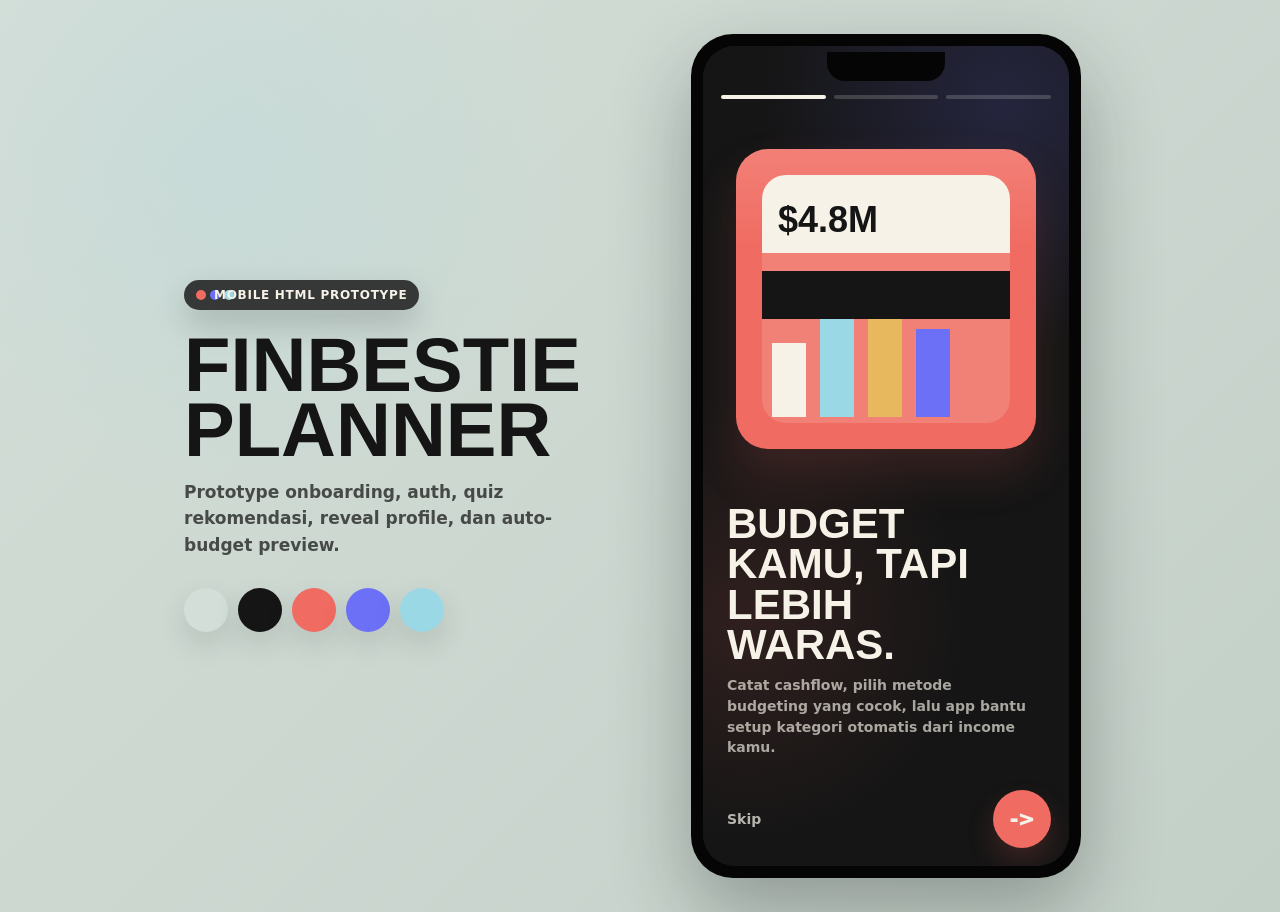
==== commit ec29badf: "Simplify financial planner prototype flow" ====
--- a/index.html
+++ b/index.html
@@ -3,2626 +3,44 @@
   <head>
     <meta charset="utf-8" />
     <meta name="viewport" content="width=device-width, initial-scale=1" />
-    <title>FinBestie Mobile Prototype</title>
-    <style>
-      :root {
-        --sage: #d4ded8;
-        --ink: #151515;
-        --ink-2: #232323;
-        --paper: #f6f2e8;
-        --muted: #abb4ad;
-        --coral: #f06b61;
-        --coral-dark: #d95850;
-        --violet: #6c70f6;
-        --butter: #e8b85f;
-        --mint: #9bd8e5;
-        --lime: #afd99a;
-        --line: rgba(32, 32, 31, 0.12);
-        --white-soft: rgba(255, 255, 255, 0.88);
-        --stroke: 1.5px;
-        --glow: rgba(108, 112, 246, 0.22);
-        --green-glow: rgba(155, 216, 229, 0.18);
-        --glass: rgba(255, 255, 255, 0.08);
-        --shadow: 0 24px 70px rgba(15, 13, 10, 0.32);
-        --soft-shadow: 0 12px 30px rgba(15, 13, 10, 0.12);
-      }
-
-      * {
-        box-sizing: border-box;
-      }
-
-      body {
-        margin: 0;
-        min-height: 100vh;
-        display: grid;
-        place-items: center;
-        background:
-          radial-gradient(ellipse 75% 55% at 78% 2%, rgba(242, 215, 78, 0.3) 0%, transparent 55%),
-          radial-gradient(ellipse 54% 45% at 12% 90%, rgba(115, 226, 183, 0.24) 0%, transparent 62%),
-          radial-gradient(ellipse 60% 48% at 8% 95%, rgba(255, 122, 61, 0.12) 0%, transparent 62%),
-          radial-gradient(ellipse 92% 62% at 50% 50%, #f6efdd 0%, #ece4d2 52%, #e1d9c5 100%);
-        color: var(--ink);
-        font-family:
-          "DM Sans", Inter, ui-sans-serif, system-ui, -apple-system, BlinkMacSystemFont, "Segoe UI", sans-serif;
-      }
-
-      button,
-      input {
-        font: inherit;
-      }
-
-      .stage {
-        width: min(100vw, 980px);
-        min-height: 100vh;
-        display: grid;
-        grid-template-columns: minmax(0, 1fr) 420px;
-        gap: 40px;
-        align-items: center;
-        padding: 34px;
-      }
-
-      .brand-panel {
-        max-width: 430px;
-      }
-
-      .brand-pill {
-        display: inline-flex;
-        align-items: center;
-        gap: 8px;
-        padding: 8px 12px;
-        border-radius: 999px;
-        background: rgba(245, 241, 227, 0.64);
-        border: 0;
-        backdrop-filter: blur(18px) saturate(140%);
-        font-size: 12px;
-        font-weight: 800;
-        letter-spacing: 0.06em;
-        text-transform: uppercase;
-      }
-
-      .brand-dot {
-        width: 10px;
-        height: 10px;
-        border-radius: 50%;
-        background: var(--coral);
-        box-shadow:
-          14px 0 0 var(--violet),
-          28px 0 0 var(--butter),
-          0 0 20px rgba(242, 215, 78, 0.4);
-      }
-
-      h1 {
-        margin: 22px 0 16px;
-        font-size: clamp(44px, 7vw, 76px);
-        line-height: 0.86;
-        letter-spacing: 0;
-        text-transform: uppercase;
-        font-family: Impact, "Arial Black", "DM Sans", sans-serif;
-        font-weight: 900;
-      }
-
-      .brand-panel p {
-        margin: 0;
-        max-width: 38ch;
-        color: rgba(32, 32, 31, 0.72);
-        font-size: 17px;
-        line-height: 1.55;
-        font-weight: 650;
-      }
-
-      .palette {
-        display: flex;
-        gap: 10px;
-        margin-top: 30px;
-      }
-
-      .swatch {
-        width: 44px;
-        height: 44px;
-        border: 0;
-        border-radius: 50%;
-        box-shadow: var(--soft-shadow);
-      }
-
-      .phone-shell {
-        position: relative;
-        width: min(100%, 390px);
-        height: min(844px, calc(100vh - 36px));
-        min-height: 680px;
-        margin-inline: auto;
-        padding: 12px;
-        border-radius: 42px;
-        background: #10100f;
-        box-shadow:
-          0 0 44px rgba(242, 215, 78, 0.26),
-          0 0 62px rgba(115, 226, 183, 0.14),
-          var(--shadow);
-      }
-
-      .phone-shell::before {
-        content: "";
-        position: absolute;
-        z-index: 5;
-        top: 18px;
-        left: 50%;
-        width: 118px;
-        height: 29px;
-        translate: -50% 0;
-        border-radius: 0 0 18px 18px;
-        background: #10100f;
-      }
-
-      .app {
-        position: relative;
-        height: 100%;
-        overflow: hidden;
-        border-radius: 32px;
-        background: var(--ink);
-      }
-
-      .app::before,
-      .app::after {
-        content: "";
-        position: absolute;
-        z-index: 0;
-        pointer-events: none;
-        border-radius: 50%;
-        filter: blur(18px);
-      }
-
-      .app::before {
-        width: 220px;
-        height: 220px;
-        top: -72px;
-        right: -82px;
-        background: rgba(242, 215, 78, 0.22);
-      }
-
-      .app::after {
-        width: 190px;
-        height: 190px;
-        left: -92px;
-        bottom: 16%;
-        background: var(--green-glow);
-      }
-
-      .screen {
-        position: absolute;
-        inset: 0;
-        display: none;
-        grid-template-rows: auto minmax(0, 1fr);
-        min-height: 0;
-        overflow: hidden;
-        background:
-          radial-gradient(circle at 76% 7%, rgba(242, 215, 78, 0.22), transparent 32%),
-          radial-gradient(circle at 10% 68%, rgba(115, 226, 183, 0.22), transparent 38%),
-          linear-gradient(180deg, rgba(255, 255, 255, 0.22), transparent 24%),
-          #f5f1e3;
-        z-index: 1;
-        opacity: 0;
-        transform: translateX(16px);
-      }
-
-      .screen::before,
-      .screen::after {
-        content: "";
-        position: absolute;
-        z-index: 0;
-        pointer-events: none;
-        border-radius: 50%;
-        filter: blur(28px);
-      }
-
-      .screen::before {
-        width: 250px;
-        height: 250px;
-        top: -74px;
-        right: -92px;
-        background: rgba(242, 215, 78, 0.3);
-      }
-
-      .screen::after {
-        width: 230px;
-        height: 230px;
-        left: -102px;
-        bottom: 12%;
-        background: rgba(115, 226, 183, 0.28);
-      }
-
-      .screen.active {
-        display: grid;
-        animation: screenIn 280ms ease both;
-      }
-
-      @keyframes screenIn {
-        from {
-          opacity: 0;
-          transform: translateX(18px);
-        }
-
-        to {
-          opacity: 1;
-          transform: translateX(0);
-        }
-      }
-
-      .screen.dark {
-        background:
-          radial-gradient(circle at 75% 5%, rgba(242, 215, 78, 0.18), transparent 34%),
-          radial-gradient(circle at 10% 74%, rgba(115, 226, 183, 0.16), transparent 38%),
-          var(--ink);
-        color: var(--paper);
-      }
-
-      .topbar {
-        position: relative;
-        z-index: 2;
-        display: flex;
-        align-items: center;
-        justify-content: space-between;
-        gap: 12px;
-        min-height: 68px;
-        padding: 24px 18px 8px;
-      }
-
-      .icon-btn {
-        display: grid;
-        place-items: center;
-        width: 36px;
-        height: 36px;
-        border: 0;
-        border-radius: 50%;
-        background: var(--white-soft);
-        color: var(--ink);
-        box-shadow: 0 8px 18px rgba(15, 13, 10, 0.08);
-        cursor: pointer;
-        font-size: 18px;
-        font-weight: 900;
-      }
-
-      .dark .icon-btn {
-        background: var(--paper);
-      }
-
-      .skip-btn,
-      .ghost-btn {
-        border: 0;
-        border-radius: 999px;
-        padding: 10px 14px;
-        background: rgba(255, 255, 255, 0.42);
-        backdrop-filter: blur(14px) saturate(130%);
-        color: inherit;
-        cursor: pointer;
-        font-size: 12px;
-        font-weight: 850;
-      }
-
-      .dark .skip-btn,
-      .dark .ghost-btn {
-        background: rgba(247, 242, 223, 0.14);
-        color: var(--paper);
-      }
-
-      .content {
-        position: relative;
-        z-index: 2;
-        min-height: 0;
-        overflow: auto;
-        padding: 4px 18px 92px;
-        scrollbar-width: none;
-      }
-
-      .content::-webkit-scrollbar {
-        display: none;
-      }
-
-      .hero-art {
-        min-height: 280px;
-        display: grid;
-        place-items: end center;
-        border-radius: 0;
-        background:
-          radial-gradient(circle at 75% 18%, rgba(242, 215, 78, 0.32), transparent 30%),
-          linear-gradient(180deg, rgba(255, 122, 61, 0.08), transparent 34%),
-          #fbf7e8;
-      }
-
-      .money-poster {
-        position: relative;
-        width: 100%;
-        max-width: 312px;
-        min-height: 252px;
-        border: 0;
-        border-radius: 14px;
-        background: var(--butter);
-        box-shadow:
-          0 0 36px rgba(242, 215, 78, 0.32),
-          0 18px 40px rgba(32, 32, 31, 0.13);
-        overflow: hidden;
-      }
-
-      .money-poster::before {
-        content: "";
-        position: absolute;
-        inset: 16px;
-        border: 0;
-        border-radius: 12px;
-        background:
-          linear-gradient(90deg, transparent 0 42%, rgba(32, 32, 31, 0.14) 42% 45%, transparent 45%),
-          repeating-linear-gradient(0deg, rgba(32, 32, 31, 0.08) 0 2px, transparent 2px 20px),
-          #fee889;
-      }
-
-      .coin-stack {
-        position: absolute;
-        right: 22px;
-        bottom: 22px;
-        width: 86px;
-        height: 104px;
-      }
-
-      .coin-stack span {
-        position: absolute;
-        left: 0;
-        right: 0;
-        height: 24px;
-        border: 0;
-        border-radius: 50%;
-        background: var(--coral);
-      }
-
-      .coin-stack span:nth-child(1) {
-        bottom: 0;
-      }
-
-      .coin-stack span:nth-child(2) {
-        bottom: 20px;
-        background: var(--mint);
-      }
-
-      .coin-stack span:nth-child(3) {
-        bottom: 40px;
-        background: var(--violet);
-      }
-
-      .mascot {
-        position: absolute;
-        left: 28px;
-        bottom: 30px;
-        width: 108px;
-        height: 132px;
-      }
-
-      .mascot .head {
-        position: absolute;
-        top: 0;
-        left: 16px;
-        width: 76px;
-        height: 76px;
-        border: 0;
-        border-radius: 48% 52% 45% 55%;
-        background: var(--coral);
-      }
-
-      .mascot .head::before,
-      .mascot .head::after {
-        content: "";
-        position: absolute;
-        top: 25px;
-        width: 9px;
-        height: 9px;
-        border-radius: 50%;
-        background: var(--ink);
-      }
-
-      .mascot .head::before {
-        left: 20px;
-      }
-
-      .mascot .head::after {
-        right: 20px;
-      }
-
-      .mascot .body {
-        position: absolute;
-        left: 5px;
-        bottom: 0;
-        width: 96px;
-        height: 66px;
-        border: 0;
-        border-radius: 16px 16px 28px 28px;
-        background: var(--mint);
-      }
-
-      .mascot .body::before {
-        content: "$";
-        position: absolute;
-        inset: 10px 0 auto;
-        text-align: center;
-        font-size: 30px;
-        font-weight: 1000;
-      }
-
-      .big-title {
-        margin: 22px 0 10px;
-        font-size: 40px;
-        line-height: 0.92;
-        letter-spacing: 0;
-        text-transform: uppercase;
-        font-family: Impact, "Arial Black", "DM Sans", sans-serif;
-        font-weight: 900;
-      }
-
-      .lede {
-        margin: 0 0 18px;
-        color: rgba(32, 32, 31, 0.7);
-        font-size: 14px;
-        line-height: 1.48;
-        font-weight: 700;
-      }
-
-      .dark .lede {
-        color: rgba(247, 242, 223, 0.72);
-      }
-
-      .feature-strip {
-        display: grid;
-        grid-template-columns: 1fr 1fr;
-        gap: 10px;
-        margin: 20px 0;
-      }
-
-      .mini-tile {
-        min-height: 112px;
-        padding: 14px;
-        border: 0;
-        border-radius: 12px;
-        background: var(--mint);
-        box-shadow:
-          0 0 22px rgba(115, 226, 183, 0.18),
-          0 12px 28px rgba(15, 13, 10, 0.08);
-      }
-
-      .mini-tile:nth-child(2) {
-        background: var(--coral);
-        color: var(--paper);
-      }
-
-      .mini-tile:nth-child(3) {
-        background: var(--violet);
-        color: var(--ink);
-      }
-
-      .mini-tile:nth-child(4) {
-        background: var(--butter);
-      }
-
-      .tile-kicker {
-        display: block;
-        margin-bottom: 16px;
-        font-size: 10px;
-        font-weight: 950;
-        opacity: 0.72;
-        text-transform: uppercase;
-      }
-
-      .mini-tile strong {
-        display: block;
-        font-size: 18px;
-        line-height: 1.02;
-        text-transform: uppercase;
-      }
-
-      .primary-btn {
-        width: 100%;
-        min-height: 54px;
-        border: 0;
-        border-radius: 999px;
-        background: var(--coral);
-        color: var(--paper);
-        cursor: pointer;
-        box-shadow:
-          0 0 22px rgba(255, 122, 61, 0.25),
-          0 10px 24px rgba(255, 122, 61, 0.2);
-        font-size: 15px;
-        font-weight: 950;
-      }
-
-      .primary-btn:active {
-        translate: 0 4px;
-        box-shadow: 0 6px 16px rgba(255, 102, 93, 0.2);
-      }
-
-      .secondary-btn {
-        width: 100%;
-        min-height: 48px;
-        border: 0;
-        border-radius: 999px;
-        background: rgba(247, 242, 223, 0.08);
-        color: var(--paper);
-        cursor: pointer;
-        font-size: 13px;
-        font-weight: 850;
-      }
-
-      .bottom-dock {
-        position: absolute;
-        z-index: 8;
-        left: 18px;
-        right: 18px;
-        bottom: 18px;
-      }
-
-      .progress-row {
-        display: flex;
-        justify-content: center;
-        gap: 8px;
-        margin: 0 0 15px;
-      }
-
-      .progress-dot {
-        width: 8px;
-        height: 8px;
-        border-radius: 50%;
-        background: rgba(32, 32, 31, 0.2);
-      }
-
-      .progress-dot.active {
-        width: 28px;
-        border-radius: 999px;
-        background: var(--ink);
-      }
-
-      .auth-hero {
-        margin: 30px 0 0;
-        padding: 0;
-        border: 0;
-        border-radius: 0;
-        background: transparent;
-        color: var(--paper);
-        position: relative;
-        min-height: 0;
-        overflow: visible;
-        display: block;
-      }
-
-      .auth-hero h2,
-      .quiz-title,
-      .result-title {
-        margin: 0;
-        font-size: 34px;
-        line-height: 0.94;
-        letter-spacing: 0;
-        text-transform: uppercase;
-        font-family: Impact, "Arial Black", "DM Sans", sans-serif;
-        font-weight: 900;
-      }
-
-      .auth-hero h2 {
-        max-width: 100%;
-        font-size: 34px;
-        line-height: 0.96;
-      }
-
-      .auth-hero p {
-        margin: 12px 0 0;
-        color: rgba(247, 242, 223, 0.64);
-        font-size: 14px;
-        line-height: 1.48;
-        font-weight: 750;
-        max-width: 30ch;
-      }
-
-      .auth-visual {
-        position: relative;
-        display: grid;
-        place-items: center;
-        min-height: 230px;
-        margin-top: -4px;
-        margin-bottom: 18px;
-      }
-
-      .auth-visual::before {
-        content: "";
-        position: absolute;
-        width: 230px;
-        height: 230px;
-        border-radius: 50%;
-        background:
-          radial-gradient(circle at 50% 50%, rgba(155, 216, 229, 0.34), transparent 56%),
-          radial-gradient(circle at 50% 50%, rgba(108, 112, 246, 0.2), transparent 70%);
-      }
-
-      .auth-pass {
-        position: relative;
-        z-index: 1;
-        width: 190px;
-        height: 226px;
-        padding: 20px;
-        border-radius: 30px;
-        background:
-          radial-gradient(circle at 84% 14%, rgba(246, 242, 232, 0.28), transparent 30%),
-          linear-gradient(145deg, #6c70f6 0%, #5458d8 48%, #f06b61 100%);
-        box-shadow: 0 26px 60px rgba(0, 0, 0, 0.26);
-        transform: rotate(-4deg);
-      }
-
-      .auth-chip {
-        display: none;
-      }
-
-      .auth-pass strong {
-        position: absolute;
-        left: 24px;
-        bottom: 66px;
-        color: var(--paper);
-        font-family: Impact, "Arial Black", sans-serif;
-        font-size: 32px;
-        line-height: 0.92;
-        text-transform: uppercase;
-      }
-
-      .auth-pass i {
-        position: absolute;
-        left: 22px;
-        bottom: 30px;
-        color: rgba(244, 242, 231, 0.72);
-        font-style: normal;
-        font-size: 12px;
-        font-weight: 900;
-        letter-spacing: 0.08em;
-        text-transform: uppercase;
-      }
-
-      .auth-float {
-        position: absolute;
-        z-index: 2;
-        display: grid;
-        place-items: center;
-        border-radius: 50%;
-        font-weight: 1000;
-        box-shadow: 0 18px 36px rgba(0, 0, 0, 0.2);
-      }
-
-      .auth-float.one {
-        width: 58px;
-        height: 58px;
-        left: 34px;
-        top: 28px;
-        background: var(--paper);
-        color: var(--ink);
-      }
-
-      .auth-float.two {
-        width: 54px;
-        height: 54px;
-        right: 48px;
-        top: 48px;
-        background: var(--mint);
-        color: var(--ink);
-      }
-
-      .auth-benefits {
-        display: grid;
-        grid-template-columns: 1fr 1fr;
-        gap: 10px;
-        margin-bottom: 18px;
-      }
-
-      .auth-benefits div {
-        min-height: 104px;
-        padding: 14px;
-        border-radius: 18px;
-        background: #232323;
-        box-shadow: 0 18px 38px rgba(0, 0, 0, 0.14);
-      }
-
-      .auth-benefits div:nth-child(2) {
-        background: var(--mint);
-        color: var(--ink);
-      }
-
-      .auth-benefits strong {
-        display: block;
-        font-size: 16px;
-        line-height: 1.05;
-        text-transform: uppercase;
-      }
-
-      .auth-benefits span {
-        display: block;
-        margin-top: 10px;
-        color: rgba(244, 242, 231, 0.58);
-        font-size: 11px;
-        line-height: 1.3;
-        font-weight: 750;
-      }
-
-      .auth-benefits div:nth-child(2) span {
-        color: rgba(21, 21, 21, 0.62);
-      }
-
-      .segmented {
-        display: grid;
-        grid-template-columns: 1fr 1fr;
-        gap: 6px;
-        padding: 5px;
-        border-radius: 999px;
-        background: rgba(247, 242, 223, 0.1);
-        border: 0;
-        backdrop-filter: blur(16px) saturate(130%);
-      }
-
-      .segmented button {
-        min-height: 38px;
-        border: 0;
-        border-radius: 999px;
-        background: transparent;
-        color: rgba(247, 242, 223, 0.7);
-        cursor: pointer;
-        font-size: 12px;
-        font-weight: 950;
-      }
-
-      .segmented button.active {
-        background: var(--paper);
-        color: var(--ink);
-      }
-
-      .form {
-        display: grid;
-        gap: 12px;
-        margin-top: 18px;
-      }
-
-      .field {
-        display: grid;
-        gap: 8px;
-      }
-
-      .field span {
-        color: rgba(247, 242, 223, 0.68);
-        font-size: 11px;
-        font-weight: 900;
-        letter-spacing: 0.05em;
-        text-transform: uppercase;
-      }
-
-      .field input {
-        width: 100%;
-        min-height: 50px;
-        border: 0;
-        border-radius: 12px;
-        background: rgba(247, 242, 223, 0.08);
-        color: var(--paper);
-        padding: 0 14px;
-        outline: 0;
-        font-weight: 760;
-      }
-
-      .field input::placeholder {
-        color: rgba(247, 242, 223, 0.38);
-      }
-
-      .social-row {
-        display: grid;
-        grid-template-columns: 1fr 1fr;
-        gap: 10px;
-        margin-top: 12px;
-      }
-
-      .social-row button {
-        min-height: 46px;
-        border: 0;
-        border-radius: 999px;
-        background: rgba(247, 242, 223, 0.08);
-        color: var(--paper);
-        font-weight: 950;
-        cursor: pointer;
-      }
-
-      .auth-options {
-        display: grid;
-        gap: 12px;
-        margin-top: 28px;
-      }
-
-      [data-screen="auth"] .content {
-        display: flex;
-        flex-direction: column;
-        justify-content: center;
-        padding: 0 24px 46px;
-      }
-
-      .auth-topbar {
-        min-height: 44px;
-        padding: 24px 18px 0;
-      }
-
-      .google-btn,
-      .guest-btn {
-        width: 100%;
-        min-height: 58px;
-        border: 0;
-        border-radius: 999px;
-        cursor: pointer;
-        font-weight: 950;
-      }
-
-      .google-btn {
-        display: flex;
-        align-items: center;
-        justify-content: center;
-        gap: 10px;
-        background:
-          linear-gradient(135deg, rgba(255, 255, 255, 0.94), var(--paper));
-        color: var(--ink);
-        box-shadow: 0 18px 38px rgba(244, 242, 231, 0.12);
-      }
-
-      .google-mark {
-        display: grid;
-        place-items: center;
-        width: 28px;
-        height: 28px;
-        border-radius: 50%;
-        background: #fff;
-        box-shadow: inset 0 0 0 1px rgba(6, 6, 6, 0.08);
-      }
-
-      .google-mark svg {
-        width: 18px;
-        height: 18px;
-      }
-
-      .guest-btn {
-        min-height: 34px;
-        background: transparent;
-        color: rgba(244, 242, 231, 0.44);
-        font-size: 13px;
-        font-weight: 800;
-      }
-
-      .quiz-head {
-        margin: 4px 0 18px;
-      }
-
-      .quiz-count {
-        display: inline-flex;
-        margin-bottom: 12px;
-        padding: 8px 10px;
-        border-radius: 999px;
-        background: var(--violet);
-        color: var(--ink);
-        box-shadow: 0 0 18px rgba(241, 143, 176, 0.28);
-        font-size: 11px;
-        font-weight: 950;
-      }
-
-      .quiz-title {
-        font-size: 32px;
-      }
-
-      .option-list {
-        display: grid;
-        gap: 10px;
-      }
-
-      .option-card {
-        width: 100%;
-        display: grid;
-        grid-template-columns: 38px minmax(0, 1fr);
-        gap: 12px;
-        align-items: center;
-        min-height: 76px;
-        padding: 12px;
-        border: 0;
-        border-radius: 12px;
-        background: rgba(245, 241, 227, 0.86);
-        color: var(--ink);
-        text-align: left;
-        cursor: pointer;
-        backdrop-filter: blur(14px) saturate(130%);
-        box-shadow: 0 10px 24px rgba(32, 32, 31, 0.08);
-      }
-
-      .option-card.selected {
-        background: var(--butter);
-        box-shadow:
-          0 0 24px rgba(242, 215, 78, 0.3),
-          0 12px 28px rgba(32, 32, 31, 0.12);
-      }
-
-      .option-mark {
-        display: grid;
-        place-items: center;
-        width: 38px;
-        height: 38px;
-        border: 0;
-        border-radius: 50%;
-        background: var(--mint);
-        font-weight: 1000;
-      }
-
-      .option-text {
-        min-width: 0;
-      }
-
-      .option-text strong {
-        display: block;
-        font-size: 14px;
-        line-height: 1.2;
-      }
-
-      .option-text span {
-        display: block;
-        margin-top: 4px;
-        color: rgba(32, 32, 31, 0.62);
-        font-size: 11px;
-        font-weight: 760;
-        line-height: 1.28;
-      }
-
-      .quiz-progress {
-        height: 10px;
-        margin: 0 0 14px;
-        border: 0;
-        border-radius: 999px;
-        background: rgba(32, 32, 31, 0.09);
-        overflow: hidden;
-      }
-
-      .quiz-progress span {
-        display: block;
-        height: 100%;
-        width: 20%;
-        background: var(--coral);
-        transition: width 200ms ease;
-      }
-
-      .result-card {
-        padding: 16px;
-        border: 0;
-        border-radius: 14px;
-        background: var(--butter);
-        box-shadow:
-          0 0 34px rgba(242, 215, 78, 0.28),
-          0 18px 36px rgba(32, 32, 31, 0.14);
-      }
-
-      .reveal-content,
-      .budget-content {
-        display: block;
-      }
-
-      .reveal-burst {
-        position: relative;
-        width: 150px;
-        height: 80px;
-        margin: 0 auto 10px;
-      }
-
-      .reveal-burst span {
-        position: absolute;
-        border-radius: 999px;
-        background: var(--mint);
-        box-shadow: 0 16px 34px rgba(0, 0, 0, 0.16);
-        animation: floaty 2.8s ease-in-out infinite;
-      }
-
-      .reveal-burst span:nth-child(1) {
-        width: 46px;
-        height: 46px;
-        left: 0;
-        top: 24px;
-        background: var(--coral);
-      }
-
-      .reveal-burst span:nth-child(2) {
-        width: 68px;
-        height: 68px;
-        left: 44px;
-        top: 0;
-        background: var(--paper);
-        animation-delay: -0.8s;
-      }
-
-      .reveal-burst span:nth-child(3) {
-        width: 38px;
-        height: 38px;
-        right: 0;
-        top: 32px;
-        background: var(--butter);
-        animation-delay: -1.4s;
-      }
-
-      @keyframes floaty {
-        0%,
-        100% {
-          transform: translateY(0);
-        }
-
-        50% {
-          transform: translateY(-8px);
-        }
-      }
-
-      .reveal-card {
-        min-height: 340px;
-        display: flex;
-        flex-direction: column;
-        justify-content: flex-end;
-        position: relative;
-        overflow: hidden;
-        padding: 20px 18px 18px;
-        border-radius: 26px;
-      }
-
-      .profile-medal {
-        position: absolute;
-        top: 24px;
-        left: 50%;
-        translate: -50% 0;
-        display: grid;
-        place-items: center;
-        width: 142px;
-        height: 142px;
-        border-radius: 50%;
-        background: var(--paper);
-        color: var(--ink);
-        box-shadow: 0 22px 48px rgba(0, 0, 0, 0.18);
-      }
-
-      .profile-medal span,
-      .profile-medal::before,
-      .profile-medal::after {
-        content: "";
-        position: absolute;
-        display: block;
-      }
-
-      .profile-medal[data-logo="balance"] span {
-        width: 86px;
-        height: 12px;
-        border-radius: 999px;
-        background: var(--ink);
-      }
-
-      .profile-medal[data-logo="balance"]::before,
-      .profile-medal[data-logo="balance"]::after {
-        top: 70px;
-        width: 34px;
-        height: 34px;
-        border-radius: 50%;
-      }
-
-      .profile-medal[data-logo="balance"]::before {
-        left: 28px;
-        background: var(--coral);
-      }
-
-      .profile-medal[data-logo="balance"]::after {
-        right: 28px;
-        background: var(--mint);
-      }
-
-      .profile-medal[data-logo="zen"] span {
-        width: 76px;
-        height: 76px;
-        border: 10px solid var(--ink);
-        border-top-color: transparent;
-        border-radius: 50%;
-        rotate: -22deg;
-      }
-
-      .profile-medal[data-logo="zen"]::after {
-        width: 18px;
-        height: 18px;
-        border-radius: 50%;
-        background: var(--coral);
-        right: 42px;
-        top: 42px;
-      }
-
-      .profile-medal[data-logo="architect"] span {
-        width: 78px;
-        height: 78px;
-        background:
-          linear-gradient(var(--ink) 0 0) center 18px / 72px 12px no-repeat,
-          linear-gradient(var(--ink) 0 0) center 48px / 72px 12px no-repeat,
-          linear-gradient(var(--ink) 0 0) 16px center / 12px 72px no-repeat,
-          linear-gradient(var(--ink) 0 0) 50px center / 12px 72px no-repeat;
-      }
-
-      .profile-medal[data-logo="architect"]::after {
-        width: 38px;
-        height: 38px;
-        border-radius: 12px;
-        background: var(--violet);
-        rotate: 12deg;
-      }
-
-      .profile-medal[data-logo="goal"] span {
-        width: 92px;
-        height: 92px;
-        border-radius: 50%;
-        background:
-          radial-gradient(circle, var(--coral) 0 15px, transparent 16px),
-          radial-gradient(circle, transparent 0 30px, var(--ink) 31px 40px, transparent 41px);
-      }
-
-      .profile-medal[data-logo="goal"]::after {
-        width: 58px;
-        height: 10px;
-        border-radius: 999px;
-        background: var(--ink);
-        rotate: -28deg;
-        right: 22px;
-        top: 38px;
-      }
-
-      .profile-medal[data-logo="fire"] span {
-        width: 70px;
-        height: 94px;
-        border-radius: 48% 52% 52% 48% / 62% 58% 42% 38%;
-        background: var(--coral);
-        rotate: 10deg;
-      }
-
-      .profile-medal[data-logo="fire"]::after {
-        width: 36px;
-        height: 58px;
-        border-radius: 48% 52% 52% 48% / 62% 58% 42% 38%;
-        background: var(--butter);
-        bottom: 30px;
-      }
-
-      .reveal-cta {
-        margin-top: 22px;
-      }
-
-      .manual-choice-note {
-        margin: 12px 0 0;
-        color: rgba(244, 242, 231, 0.52);
-        font-size: 12px;
-        line-height: 1.4;
-        font-weight: 750;
-      }
-
-      .budget-income-card {
-        margin: 22px 0 14px;
-        padding: 18px;
-        border-radius: 22px;
-        background:
-          radial-gradient(circle at 82% 12%, rgba(155, 216, 229, 0.42), transparent 32%),
-          var(--violet);
-        color: var(--paper);
-      }
-
-      .budget-income-card span {
-        display: block;
-        margin-bottom: 8px;
-        color: rgba(244, 242, 231, 0.66);
-        font-size: 11px;
-        font-weight: 900;
-        letter-spacing: 0.05em;
-        text-transform: uppercase;
-      }
-
-      .budget-income-card strong {
-        display: block;
-        font-size: 32px;
-        line-height: 1;
-      }
-
-      .budget-allocation {
-        margin: 0 0 16px;
-      }
-
-      .budget-list {
-        display: grid;
-        gap: 10px;
-      }
-
-      .budget-item {
-        display: grid;
-        grid-template-columns: 38px minmax(0, 1fr) auto;
-        align-items: center;
-        gap: 12px;
-        min-height: 64px;
-        padding: 12px;
-        border-radius: 18px;
-        background: #232323;
-        color: var(--paper);
-      }
-
-      .budget-item i {
-        display: grid;
-        place-items: center;
-        width: 38px;
-        height: 38px;
-        border-radius: 50%;
-        background: var(--mint);
-        color: var(--ink);
-        font-style: normal;
-        font-weight: 1000;
-      }
-
-      .budget-item strong,
-      .budget-item span {
-        display: block;
-      }
-
-      .budget-item strong {
-        font-size: 13px;
-      }
-
-      .budget-item span {
-        margin-top: 3px;
-        color: rgba(244, 242, 231, 0.55);
-        font-size: 11px;
-        font-weight: 750;
-      }
-
-      .budget-item em {
-        color: var(--paper);
-        font-style: normal;
-        font-size: 12px;
-        font-weight: 950;
-      }
-
-      .result-card .badge {
-        display: inline-flex;
-        margin-bottom: 14px;
-        padding: 8px 10px;
-        border: 0;
-        border-radius: 999px;
-        background: var(--paper);
-        font-size: 11px;
-        font-weight: 950;
-        text-transform: uppercase;
-      }
-
-      .result-title {
-        color: var(--ink);
-      }
-
-      .method-name {
-        margin: 12px 0 0;
-        color: rgba(32, 32, 31, 0.74);
-        font-size: 13px;
-        font-weight: 850;
-      }
-
-      .allocation {
-        display: grid;
-        grid-template-columns: 1fr 1fr 1fr;
-        gap: 8px;
-        margin: 22px 0 20px;
-      }
-
-      .allocation div {
-        min-height: 84px;
-        padding: 10px;
-        border: 0;
-        border-radius: 10px;
-        background: var(--mint);
-      }
-
-      .allocation div:nth-child(2) {
-        background: var(--coral);
-        color: var(--paper);
-      }
-
-      .allocation div:nth-child(3) {
-        background: var(--violet);
-        color: var(--paper);
-      }
-
-      .allocation strong {
-        display: block;
-        font-size: 22px;
-      }
-
-      .allocation span {
-        display: block;
-        margin-top: 8px;
-        font-size: 10px;
-        font-weight: 900;
-        line-height: 1.16;
-        text-transform: uppercase;
-      }
-
-      .method-grid {
-        display: grid;
-        gap: 10px;
-        margin-top: 18px;
-      }
-
-      .method-choice {
-        display: flex;
-        align-items: center;
-        justify-content: space-between;
-        gap: 12px;
-        min-height: 66px;
-        padding: 14px 12px;
-        border: 0;
-        border-radius: 16px;
-        background: rgba(255, 255, 255, 0.44);
-        backdrop-filter: blur(12px) saturate(130%);
-        cursor: pointer;
-        font-weight: 950;
-        text-align: left;
-      }
-
-      .method-copy {
-        min-width: 0;
-        flex: 1;
-        text-align: left;
-      }
-
-      .method-choice strong,
-      .method-choice span {
-        display: block;
-        text-align: left;
-      }
-
-      .method-choice strong {
-        font-size: 15px;
-        line-height: 1.08;
-      }
-
-      .method-choice.active {
-        background: var(--paper);
-        box-shadow:
-          0 0 20px rgba(242, 215, 78, 0.18),
-          inset 0 0 0 1px rgba(255, 255, 255, 0.44);
-      }
-
-      .method-choice span {
-        color: rgba(32, 32, 31, 0.56);
-        font-size: 11px;
-        font-weight: 850;
-        margin-top: 6px;
-        line-height: 1.15;
-      }
-
-      .method-logo {
-        position: relative;
-        display: grid;
-        place-items: center;
-        flex: 0 0 46px;
-        width: 46px;
-        height: 46px;
-        border-radius: 50%;
-        background: var(--paper);
-        color: var(--ink);
-        overflow: hidden;
-      }
-
-      .method-choice.active .method-logo {
-        background: var(--ink);
-      }
-
-      .method-logo i,
-      .method-logo::before,
-      .method-logo::after {
-        content: "";
-        position: absolute;
-        display: block;
-      }
-
-      .method-logo[data-logo="balance"] i {
-        width: 28px;
-        height: 5px;
-        border-radius: 999px;
-        background: var(--ink);
-      }
-
-      .method-logo[data-logo="balance"]::before,
-      .method-logo[data-logo="balance"]::after {
-        top: 24px;
-        width: 12px;
-        height: 12px;
-        border-radius: 50%;
-      }
-
-      .method-logo[data-logo="balance"]::before {
-        left: 10px;
-        background: var(--coral);
-      }
-
-      .method-logo[data-logo="balance"]::after {
-        right: 10px;
-        background: var(--mint);
-      }
-
-      .method-logo[data-logo="zen"] i {
-        width: 28px;
-        height: 28px;
-        border: 5px solid var(--ink);
-        border-top-color: transparent;
-        border-radius: 50%;
-        rotate: -22deg;
-      }
-
-      .method-logo[data-logo="architect"] i {
-        width: 26px;
-        height: 26px;
-        background:
-          linear-gradient(var(--ink) 0 0) center 6px / 25px 4px no-repeat,
-          linear-gradient(var(--ink) 0 0) center 17px / 25px 4px no-repeat,
-          linear-gradient(var(--ink) 0 0) 6px center / 4px 25px no-repeat,
-          linear-gradient(var(--ink) 0 0) 17px center / 4px 25px no-repeat;
-      }
-
-      .method-logo[data-logo="goal"] i {
-        width: 30px;
-        height: 30px;
-        border-radius: 50%;
-        background:
-          radial-gradient(circle, var(--coral) 0 5px, transparent 6px),
-          radial-gradient(circle, transparent 0 10px, var(--ink) 11px 14px, transparent 15px);
-      }
-
-      .method-logo[data-logo="fire"] i {
-        width: 24px;
-        height: 32px;
-        border-radius: 48% 52% 52% 48% / 62% 58% 42% 38%;
-        background: var(--coral);
-        rotate: 10deg;
-      }
-
-      .method-logo[data-logo="fire"]::after {
-        width: 12px;
-        height: 19px;
-        border-radius: 48% 52% 52% 48% / 62% 58% 42% 38%;
-        background: var(--butter);
-        bottom: 10px;
-      }
-
-      .method-choice.active .method-logo[data-logo="balance"] i {
-        background: var(--paper);
-      }
-
-      .method-choice.active .method-logo[data-logo="zen"] i {
-        border-color: var(--paper);
-        border-top-color: transparent;
-      }
-
-      .method-choice.active .method-logo[data-logo="architect"] i {
-        background:
-          linear-gradient(var(--paper) 0 0) center 6px / 25px 4px no-repeat,
-          linear-gradient(var(--paper) 0 0) center 17px / 25px 4px no-repeat,
-          linear-gradient(var(--paper) 0 0) 6px center / 4px 25px no-repeat,
-          linear-gradient(var(--paper) 0 0) 17px center / 4px 25px no-repeat;
-      }
-
-      .reveal-content {
-        padding-top: 6px;
-      }
-
-      .reveal-content > .lede {
-        margin: 16px 0 0;
-        font-size: 14px;
-        line-height: 1.48;
-      }
-
-      .quick-preview {
-        display: grid;
-        gap: 10px;
-        margin: 18px 0 0;
-      }
-
-      .preview-row {
-        display: grid;
-        grid-template-columns: auto minmax(0, 1fr) auto;
-        gap: 10px;
-        align-items: center;
-        min-height: 52px;
-        padding: 10px;
-        border-radius: 8px;
-        background: var(--ink-2);
-        color: var(--paper);
-        border: 0;
-        box-shadow: 0 10px 24px rgba(0, 0, 0, 0.16);
-      }
-
-      .preview-row i {
-        display: grid;
-        place-items: center;
-        width: 32px;
-        height: 32px;
-        border-radius: 50%;
-        background: var(--butter);
-        color: var(--ink);
-        font-style: normal;
-        font-weight: 1000;
-      }
-
-      .preview-row strong {
-        display: block;
-        font-size: 12px;
-      }
-
-      .preview-row span {
-        display: block;
-        margin-top: 3px;
-        color: rgba(247, 242, 223, 0.58);
-        font-size: 11px;
-        font-weight: 700;
-      }
-
-      .preview-row em {
-        color: var(--lime);
-        font-style: normal;
-        font-size: 12px;
-        font-weight: 950;
-      }
-
-      /* Visual direction v3: dark operational mobile UI inspired by the Dribbble case study. */
-      body {
-        background:
-          radial-gradient(circle at 18% 18%, rgba(115, 213, 237, 0.18), transparent 26%),
-          linear-gradient(135deg, #d4ded8 0%, #c3d0c8 100%);
-      }
-
-      .brand-pill {
-        background: rgba(21, 21, 21, 0.82);
-        color: var(--paper);
-        box-shadow: 0 14px 32px rgba(6, 6, 6, 0.18);
-      }
-
-      .brand-dot {
-        background: var(--coral);
-        box-shadow: 14px 0 0 var(--violet), 28px 0 0 var(--mint);
-      }
-
-      .brand-panel p {
-        color: rgba(6, 6, 6, 0.68);
-      }
-
-      .phone-shell {
-        background: #050505;
-        box-shadow: 0 34px 80px rgba(21, 21, 21, 0.3);
-      }
-
-      .app,
-      .screen,
-      .screen.dark {
-        background:
-          radial-gradient(circle at 82% 7%, rgba(108, 112, 246, 0.18), transparent 28%),
-          radial-gradient(circle at 14% 72%, rgba(240, 107, 97, 0.12), transparent 34%),
-          var(--ink);
-        color: var(--paper);
-      }
-
-      .app::before,
-      .app::after,
-      .screen::before,
-      .screen::after {
-        display: none;
-      }
-
-      .icon-btn,
-      .dark .icon-btn {
-        background: var(--paper);
-        color: var(--ink);
-        box-shadow: none;
-      }
-
-      .skip-btn,
-      .ghost-btn,
-      .dark .skip-btn,
-      .dark .ghost-btn {
-        background: rgba(244, 242, 231, 0.12);
-        color: var(--paper);
-        backdrop-filter: none;
-      }
-
-      .hero-art {
-        min-height: 250px;
-        background:
-          radial-gradient(circle at 62% 40%, rgba(155, 216, 229, 0.24), transparent 28%),
-          var(--ink);
-      }
-
-      .money-poster {
-        background: var(--coral);
-        border-radius: 22px;
-        box-shadow: 0 24px 48px rgba(240, 107, 97, 0.16);
-      }
-
-      .money-poster::before {
-        background:
-          linear-gradient(90deg, transparent 0 42%, rgba(6, 6, 6, 0.12) 42% 45%, transparent 45%),
-          repeating-linear-gradient(0deg, rgba(6, 6, 6, 0.06) 0 2px, transparent 2px 20px),
-          #f1847b;
-      }
-
-      .coin-stack span:nth-child(1) {
-        background: var(--paper);
-      }
-
-      .coin-stack span:nth-child(2) {
-        background: var(--mint);
-      }
-
-      .coin-stack span:nth-child(3) {
-        background: var(--butter);
-      }
-
-      .mascot .head {
-        background: var(--butter);
-      }
-
-      .mascot .body {
-        background: var(--paper);
-      }
-
-      .big-title,
-      .auth-hero h2,
-      .quiz-title,
-      .result-title {
-        color: var(--paper);
-      }
-
-      .lede,
-      .dark .lede {
-        color: rgba(244, 242, 231, 0.68);
-      }
-
-      .mini-tile {
-        background: #5458d8;
-        color: var(--paper);
-        box-shadow: none;
-      }
-
-      .mini-tile:nth-child(2) {
-        background: var(--coral);
-      }
-
-      .mini-tile:nth-child(3) {
-        background: #6c70f6;
-        color: var(--paper);
-      }
-
-      .mini-tile:nth-child(4) {
-        background: var(--paper);
-        color: var(--ink);
-      }
-
-      .primary-btn {
-        background: var(--coral);
-        color: var(--paper);
-        box-shadow: 0 14px 28px rgba(240, 107, 97, 0.18);
-      }
-
-      .secondary-btn,
-      .social-row button,
-      .guest-btn {
-        background: rgba(244, 242, 231, 0.1);
-        color: var(--paper);
-      }
-
-      .guest-btn {
-        background: transparent;
-        color: rgba(244, 242, 231, 0.48);
-      }
-
-      .progress-dot {
-        background: rgba(244, 242, 231, 0.24);
-      }
-
-      .progress-dot.active {
-        background: var(--paper);
-      }
-
-      .segmented {
-        background: rgba(244, 242, 231, 0.1);
-      }
-
-      .field input {
-        background: rgba(244, 242, 231, 0.1);
-        color: var(--paper);
-      }
-
-      .quiz-count {
-        background: var(--coral);
-        color: var(--paper);
-        box-shadow: none;
-      }
-
-      .quiz-progress {
-        background: rgba(244, 242, 231, 0.16);
-      }
-
-      .quiz-progress span {
-        background: var(--mint);
-      }
-
-      .option-card {
-        background: #1b1b1b;
-        color: var(--paper);
-        box-shadow: none;
-      }
-
-      .option-card.selected {
-        background: var(--coral);
-        box-shadow: 0 18px 34px rgba(240, 107, 97, 0.18);
-      }
-
-      .option-text span {
-        color: rgba(244, 242, 231, 0.58);
-      }
-
-      .option-mark {
-        background: var(--paper);
-        color: var(--ink);
-      }
-
-      .result-card {
-        background:
-          radial-gradient(circle at 86% 6%, rgba(115, 213, 237, 0.42), transparent 30%),
-          #6c70f6;
-        box-shadow: 0 24px 48px rgba(108, 112, 246, 0.18);
-      }
-
-      .result-card .badge {
-        background: rgba(244, 242, 231, 0.18);
-        color: var(--paper);
-      }
-
-      .result-title,
-      .method-name {
-        color: var(--paper);
-      }
-
-      .allocation div {
-        background: var(--paper);
-        color: var(--ink);
-      }
-
-      .allocation div:nth-child(2) {
-        background: var(--coral);
-        color: var(--paper);
-      }
-
-      .allocation div:nth-child(3) {
-        background: var(--mint);
-        color: var(--ink);
-      }
-
-      .method-choice {
-        background: #1b1b1b;
-        color: var(--paper);
-        box-shadow: none;
-      }
-
-      .method-choice span {
-        color: rgba(244, 242, 231, 0.5);
-      }
-
-      .method-choice.active {
-        background: var(--paper);
-        color: var(--ink);
-        box-shadow: none;
-      }
-
-      .method-choice.active span {
-        color: rgba(6, 6, 6, 0.55);
-      }
-
-      .preview-row {
-        background: #1b1b1b;
-      }
-
-      .preview-row i {
-        background: var(--mint);
-      }
-
-      .intro-topbar {
-        justify-content: stretch;
-        min-height: 76px;
-        padding: 34px 18px 8px;
-      }
-
-      .intro-topbar .progress-row {
-        width: 100%;
-        display: grid;
-        grid-template-columns: repeat(3, 1fr);
-        gap: 8px;
-        margin: 0;
-      }
-
-      .intro-topbar .progress-dot {
-        width: 100%;
-        height: 4px;
-        border-radius: 999px;
-        background: rgba(244, 242, 231, 0.18);
-      }
-
-      .intro-topbar .progress-dot.active {
-        width: 100%;
-        background: var(--paper);
-      }
-
-      .intro-content {
-        display: grid;
-        grid-template-rows: minmax(340px, 1fr) auto auto;
-        align-content: center;
-        overflow: hidden;
-        padding: 0 24px 108px;
-        text-align: left;
-      }
-
-      .intro-content .hero-art {
-        min-height: 0;
-        align-items: center;
-        background: transparent;
-      }
-
-      .intro-content .big-title {
-        max-width: 11ch;
-        margin: 28px 0 10px;
-        font-size: 42px;
-      }
-
-      .intro-content .lede {
-        max-width: 31ch;
-        margin: 0;
-        font-size: 14px;
-      }
-
-      .intro-actions {
-        display: flex;
-        align-items: center;
-        justify-content: space-between;
-      }
-
-      .intro-nav-btn {
-        box-shadow: none;
-      }
-
-      #introLeft {
-        width: auto;
-        min-height: 44px;
-        padding: 0;
-        background: transparent;
-        color: rgba(244, 242, 231, 0.72);
-        font-size: 14px;
-        font-weight: 850;
-      }
-
-      #introNext {
-        width: 58px;
-        min-height: 58px;
-        border-radius: 50%;
-        padding: 0;
-        font-size: 0;
-      }
-
-      #introNext::before {
-        content: "->";
-        font-size: 20px;
-        font-weight: 950;
-      }
-
-      .intro-content .money-poster {
-        width: min(100%, 300px);
-        min-height: 300px;
-        margin-inline: auto;
-        border-radius: 32px;
-      }
-
-      .hero-art[data-art="cashflow"] .money-poster {
-        background:
-          linear-gradient(180deg, rgba(255, 255, 255, 0.14), transparent 34%),
-          var(--coral);
-      }
-
-      .hero-art[data-art="cashflow"] .money-poster::before {
-        inset: 26px;
-        border-radius: 24px;
-        background:
-          linear-gradient(#f6f2e8 0 0) 0 0 / 100% 78px no-repeat,
-          linear-gradient(var(--ink) 0 0) 0 96px / 100% 48px no-repeat,
-          linear-gradient(var(--paper) 0 0) 10px 168px / 34px 74px no-repeat,
-          linear-gradient(var(--mint) 0 0) 58px 142px / 34px 100px no-repeat,
-          linear-gradient(var(--butter) 0 0) 106px 118px / 34px 124px no-repeat,
-          linear-gradient(var(--violet) 0 0) 154px 154px / 34px 88px no-repeat,
-          rgba(244, 242, 231, 0.16);
-      }
-
-      .hero-art[data-art="cashflow"] .money-poster::after {
-        content: "$4.8M";
-        position: absolute;
-        z-index: 2;
-        top: 50px;
-        left: 42px;
-        color: var(--ink);
-        font-family: Impact, "Arial Black", sans-serif;
-        font-size: 36px;
-        font-weight: 900;
-        letter-spacing: 0;
-      }
-
-      .hero-art[data-art="cashflow"] .mascot,
-      .hero-art[data-art="cashflow"] .coin-stack {
-        display: none;
-      }
-
-      .hero-art[data-art="quiz"] .money-poster {
-        background:
-          radial-gradient(circle at 78% 18%, rgba(155, 216, 229, 0.5), transparent 28%),
-          var(--violet);
-      }
-
-      .hero-art[data-art="quiz"] .money-poster::before {
-        inset: 28px;
-        border-radius: 26px;
-        background:
-          radial-gradient(circle at 24px 34px, var(--mint) 0 18px, transparent 19px),
-          radial-gradient(circle at 24px 98px, var(--paper) 0 18px, transparent 19px),
-          radial-gradient(circle at 24px 162px, var(--butter) 0 18px, transparent 19px),
-          linear-gradient(var(--paper) 0 0) 58px 17px / 142px 34px no-repeat,
-          linear-gradient(var(--ink) 0 0) 58px 82px / 118px 34px no-repeat,
-          linear-gradient(var(--paper) 0 0) 58px 146px / 132px 34px no-repeat,
-          rgba(244, 242, 231, 0.12);
-      }
-
-      .hero-art[data-art="quiz"] .money-poster::after {
-        content: "?";
-        position: absolute;
-        right: 30px;
-        bottom: 26px;
-        display: grid;
-        place-items: center;
-        width: 72px;
-        height: 72px;
-        border-radius: 50%;
-        background: var(--coral);
-        color: var(--paper);
-        font-family: Impact, "Arial Black", sans-serif;
-        font-size: 44px;
-      }
-
-      .hero-art[data-art="quiz"] .mascot,
-      .hero-art[data-art="quiz"] .coin-stack {
-        display: none;
-      }
-
-      .hero-art[data-art="gold"] .money-poster {
-        background:
-          radial-gradient(circle at 50% 46%, rgba(246, 242, 232, 0.34), transparent 34%),
-          var(--butter);
-      }
-
-      .hero-art[data-art="gold"] .money-poster::before {
-        inset: 50px 46px;
-        border-radius: 42px;
-        background:
-          linear-gradient(135deg, transparent 0 18%, rgba(255, 255, 255, 0.28) 18% 26%, transparent 26%),
-          linear-gradient(145deg, #f7d98b 0%, #cf8d2e 55%, #f5c86b 100%);
-        clip-path: polygon(50% 0, 100% 34%, 82% 100%, 18% 100%, 0 34%);
-      }
-
-      .hero-art[data-art="gold"] .money-poster::after {
-        content: "20g";
-        position: absolute;
-        left: 50%;
-        bottom: 44px;
-        translate: -50% 0;
-        padding: 9px 18px;
-        border-radius: 999px;
-        background: var(--ink);
-        color: var(--paper);
-        font-size: 18px;
-        font-weight: 950;
-      }
-
-      .hero-art[data-art="gold"] .mascot {
-        display: none;
-      }
-
-      .hero-art[data-art="gold"] .coin-stack {
-        right: 50%;
-        bottom: 38px;
-        width: 118px;
-        translate: 50% 0;
-      }
-
-      @media (max-width: 820px) {
-        .phone-shell,
-        .app,
-        .screen,
-        .screen.dark {
-          background:
-            radial-gradient(circle at 82% 7%, rgba(108, 112, 246, 0.18), transparent 30%),
-            radial-gradient(circle at 12% 70%, rgba(240, 107, 97, 0.12), transparent 34%),
-            var(--ink);
-        }
-      }
-
-      @media (max-width: 820px) {
-        .stage {
-          display: block;
-          min-height: 100vh;
-          padding: 0;
-        }
-
-        .brand-panel {
-          display: none;
-        }
-
-        .phone-shell {
-          width: 100vw;
-          height: 100vh;
-          min-height: 0;
-          padding: 0;
-          border-radius: 0;
-          background:
-            radial-gradient(circle at 82% 7%, rgba(108, 112, 246, 0.18), transparent 30%),
-            radial-gradient(circle at 12% 70%, rgba(240, 107, 97, 0.12), transparent 34%),
-            var(--ink);
-          box-shadow: none;
-        }
-
-        .phone-shell::before {
-          top: 8px;
-        }
-
-        .app {
-          border-radius: 0;
-          background:
-            radial-gradient(circle at 82% 7%, rgba(108, 112, 246, 0.18), transparent 30%),
-            radial-gradient(circle at 12% 70%, rgba(240, 107, 97, 0.12), transparent 34%),
-            var(--ink);
-        }
-
-        .screen {
-          min-height: 100vh;
-          background:
-            radial-gradient(circle at 82% 7%, rgba(108, 112, 246, 0.18), transparent 30%),
-            radial-gradient(circle at 12% 70%, rgba(240, 107, 97, 0.12), transparent 34%),
-            var(--ink);
-        }
-
-        .screen.dark {
-          background:
-            radial-gradient(circle at 82% 7%, rgba(108, 112, 246, 0.18), transparent 30%),
-            radial-gradient(circle at 12% 70%, rgba(240, 107, 97, 0.12), transparent 34%),
-            var(--ink);
-        }
-
-        .screen::before {
-          width: 310px;
-          height: 310px;
-          top: -108px;
-          right: -126px;
-          background: rgba(242, 215, 78, 0.34);
-        }
-
-        .screen::after {
-          width: 300px;
-          height: 300px;
-          left: -138px;
-          bottom: 8%;
-          background: rgba(115, 226, 183, 0.34);
-        }
-      }
-    </style>
+    <title>FinBestie Onboarding</title>
+    <link rel="stylesheet" href="styles.css" />
   </head>
-  <body>
+  <body data-page="onboarding">
     <main class="stage">
       <aside class="brand-panel" aria-label="Arah visual">
         <div class="brand-pill"><span class="brand-dot"></span> Mobile HTML Prototype</div>
         <h1>FinBestie Planner</h1>
-        <p>
-          Prototype onboarding, auth, dan quiz rekomendasi budgeting dengan rasa Gen Z:
-          playful, bold, clean, dan bebas spreadsheet vibes.
-        </p>
+        <p>Prototype onboarding, auth, quiz rekomendasi, reveal profile, dan auto-budget preview.</p>
         <div class="palette" aria-label="Color palette">
-          <span class="swatch" style="background: var(--sage)" title="Sage background"></span>
-          <span class="swatch" style="background: var(--ink)" title="Ink"></span>
-          <span class="swatch" style="background: var(--coral)" title="Coral"></span>
-          <span class="swatch" style="background: var(--violet)" title="Violet"></span>
-          <span class="swatch" style="background: var(--butter)" title="Butter"></span>
-          <span class="swatch" style="background: var(--mint)" title="Emerald mint"></span>
-          <span class="swatch" style="background: var(--lime)" title="Fresh lime"></span>
+          <span class="swatch" style="background: var(--sage)"></span>
+          <span class="swatch" style="background: var(--ink)"></span>
+          <span class="swatch" style="background: var(--coral)"></span>
+          <span class="swatch" style="background: var(--violet)"></span>
+          <span class="swatch" style="background: var(--mint)"></span>
         </div>
       </aside>
-
       <section class="phone-shell" aria-label="Mobile app preview">
         <div class="app">
-          <section class="screen active" data-screen="intro">
+          <section class="screen">
             <div class="topbar intro-topbar">
               <div class="progress-row" id="introDots" aria-label="Onboarding progress"></div>
             </div>
             <div class="content intro-content">
               <div class="hero-art" id="introArt" data-art="cashflow">
-                <div class="money-poster" aria-hidden="true">
-                  <div class="mascot">
-                    <span class="head"></span>
-                    <span class="body"></span>
-                  </div>
-                  <div class="coin-stack">
-                    <span></span><span></span><span></span>
-                  </div>
-                </div>
+                <div class="money-poster" aria-hidden="true"></div>
               </div>
-              <h2 class="big-title" id="introTitle">Budget kamu, tapi lebih waras.</h2>
-              <p class="lede" id="introCopy">
-                Catat cashflow, pilih metode budgeting yang cocok, lalu app bantu setup kategori
-                otomatis dari income kamu.
-              </p>
+              <h2 class="big-title" id="introTitle"></h2>
+              <p class="lede" id="introCopy"></p>
             </div>
             <div class="bottom-dock intro-actions">
-              <button class="secondary-btn intro-nav-btn" data-action="introLeft" id="introLeft">Skip</button>
-              <button class="primary-btn intro-nav-btn" data-action="nextIntro" id="introNext">Next</button>
-            </div>
-          </section>
-
-          <section class="screen dark" data-screen="auth">
-            <div class="topbar auth-topbar"></div>
-            <div class="content">
-              <div class="auth-visual" aria-hidden="true">
-                <div class="auth-pass">
-                  <strong>Smart<br />Budget</strong>
-                  <i>Ready</i>
-                </div>
-                <span class="auth-float one">Rp</span>
-                <span class="auth-float two">%</span>
-              </div>
-              <div class="auth-hero">
-                <h2>Masuk dulu, bestie.</h2>
-                <p>
-                  Biar template budget, goals, dan gold tracker kamu tersimpan rapi tanpa mulai dari nol.
-                </p>
-              </div>
-              <div class="auth-options" aria-label="Pilihan masuk">
-                <button class="google-btn" type="button" data-go="quiz">
-                  <span class="google-mark" aria-hidden="true">
-                    <svg viewBox="0 0 24 24" role="img" focusable="false">
-                      <path fill="#4285F4" d="M22.56 12.25c0-.78-.07-1.53-.2-2.25H12v4.26h5.92c-.26 1.37-1.04 2.53-2.21 3.31v2.77h3.57c2.08-1.92 3.28-4.74 3.28-8.09z" />
-                      <path fill="#34A853" d="M12 23c2.97 0 5.46-.98 7.28-2.66l-3.57-2.77c-.98.66-2.23 1.06-3.71 1.06-2.86 0-5.29-1.93-6.16-4.53H2.18v2.84C3.99 20.53 7.7 23 12 23z" />
-                      <path fill="#FBBC05" d="M5.84 14.1c-.22-.66-.35-1.36-.35-2.1s.13-1.44.35-2.1V7.06H2.18C1.43 8.55 1 10.22 1 12s.43 3.45 1.18 4.94l3.66-2.84z" />
-                      <path fill="#EA4335" d="M12 5.38c1.62 0 3.06.56 4.21 1.64l3.15-3.15C17.45 2.09 14.97 1 12 1 7.7 1 3.99 3.47 2.18 7.06L5.84 9.9C6.71 7.31 9.14 5.38 12 5.38z" />
-                    </svg>
-                  </span>
-                  Continue with Google
-                </button>
-                <button class="guest-btn" type="button" data-go="quiz">
-                  Continue as guest
-                </button>
-              </div>
-            </div>
-          </section>
-
-          <section class="screen" data-screen="quiz">
-            <div class="topbar">
-              <button class="icon-btn" data-action="prevQuiz" id="quizBack" aria-label="Kembali">‹</button>
-            </div>
-            <div class="content">
-              <div class="quiz-progress"><span id="quizBar"></span></div>
-              <div class="quiz-head">
-                <span class="quiz-count" id="quizCount">Question 1/5</span>
-                <h2 class="quiz-title" id="quizQuestion"></h2>
-              </div>
-              <div class="option-list" id="quizOptions"></div>
-            </div>
-            <div class="bottom-dock">
-              <button class="primary-btn" data-action="nextQuiz" id="quizNext">Pilih jawaban dulu</button>
-            </div>
-          </section>
-
-          <section class="screen" data-screen="result">
-            <div class="topbar">
-              <button class="icon-btn" data-go="quiz" aria-label="Kembali">‹</button>
-              <button class="skip-btn" data-action="restart">Ulangi</button>
-            </div>
-            <div class="content reveal-content">
-              <div class="result-card reveal-card">
-                <span class="badge">Financial Profile Match</span>
-                <div class="profile-medal" id="profileMedal" data-logo="balance" aria-hidden="true">
-                  <span></span>
-                </div>
-                <h2 class="result-title" id="resultBadge">The Balanced Harmonist</h2>
-                <p class="method-name" id="resultMethod">50/30/20 Rule</p>
-              </div>
-              <p class="lede" id="resultCopy">
-                Kamu cocok pakai metode sederhana yang menjaga hidup tetap nyaman, tapi tabungan
-                tetap jalan.
-              </p>
-              <button class="primary-btn reveal-cta" type="button" data-action="showBudgetPreview">
-                Preview auto-budget →
-              </button>
-              <p class="manual-choice-note">
-                Kalau profile ini kurang cocok, kamu bisa pilih metode budgeting lain secara manual di bawah.
-              </p>
-              <div class="method-grid" id="methodGrid" aria-label="Pilih profile lain"></div>
-            </div>
-          </section>
-
-          <section class="screen" data-screen="budget-preview">
-            <div class="topbar">
-              <button class="icon-btn" data-go="result" aria-label="Kembali">‹</button>
-              <button class="skip-btn" data-action="restart">Ulangi</button>
-            </div>
-            <div class="content budget-content">
-              <span class="quiz-count">Auto-Budget Setup</span>
-              <h2 class="quiz-title">No blank state hell.</h2>
-              <p class="lede" id="budgetIntro">
-                Kategori dan limit awal sudah disiapkan berdasarkan profile kamu.
-              </p>
-              <div class="budget-income-card">
-                <span>Monthly income sample</span>
-                <strong>Rp 8.000.000</strong>
-              </div>
-              <div class="allocation budget-allocation" id="allocation">
-                <div><strong>50%</strong><span>Needs</span></div>
-                <div><strong>30%</strong><span>Wants</span></div>
-                <div><strong>20%</strong><span>Save</span></div>
-              </div>
-              <div class="budget-list" id="budgetList"></div>
-            </div>
-            <div class="bottom-dock">
-              <button class="primary-btn" type="button">Looks Good, Let's Go!</button>
+              <button class="secondary-btn" type="button" id="introLeft">Skip</button>
+              <button class="primary-btn" type="button" id="introNext" aria-label="Next">-&gt;</button>
             </div>
           </section>
         </div>
       </section>
     </main>
-
-    <script>
-      const screens = [...document.querySelectorAll(".screen")];
-      const introDots = document.querySelector("#introDots");
-      const introTitle = document.querySelector("#introTitle");
-      const introCopy = document.querySelector("#introCopy");
-      const introArt = document.querySelector("#introArt");
-      const introLeft = document.querySelector("#introLeft");
-      const introNext = document.querySelector("#introNext");
-      const quizQuestion = document.querySelector("#quizQuestion");
-      const quizOptions = document.querySelector("#quizOptions");
-      const quizCount = document.querySelector("#quizCount");
-      const quizBar = document.querySelector("#quizBar");
-      const quizNext = document.querySelector("#quizNext");
-      const quizBack = document.querySelector("#quizBack");
-      const methodGrid = document.querySelector("#methodGrid");
-      const profileMedal = document.querySelector("#profileMedal");
-      const budgetIntro = document.querySelector("#budgetIntro");
-      const budgetList = document.querySelector("#budgetList");
-
-      const methods = {
-        kakeibo: {
-          method: "Okane Kakeibo",
-          badge: "The Zen Accountant",
-          copy: "Kamu butuh sistem pencatatan yang bikin sadar uang pergi ke mana, tanpa terasa seperti spreadsheet horor.",
-          allocation: [
-            ["Daily", "Log detail"],
-            ["Weekly", "Reflect"],
-            ["Save", "Adjust"],
-          ],
-        },
-        rule503020: {
-          method: "50/30/20 Rule",
-          badge: "The Balanced Harmonist",
-          copy: "Kamu cocok dengan pembagian simpel: kebutuhan aman, lifestyle tetap hidup, tabungan jalan.",
-          allocation: [
-            ["50%", "Needs"],
-            ["30%", "Wants"],
-            ["20%", "Save"],
-          ],
-        },
-        zero: {
-          method: "Zero-Based Budgeting",
-          badge: "The Money Architect",
-          copy: "Kamu suka kontrol penuh. Setiap rupiah akan punya tugas jelas sebelum sempat kabur ke checkout.",
-          allocation: [
-            ["100%", "Assigned"],
-            ["0", "Idle cash"],
-            ["Full", "Control"],
-          ],
-        },
-        sinking: {
-          method: "Sinking Fund Strategy",
-          badge: "The Goal Crusher",
-          copy: "Kamu paling kuat saat uang diarahkan ke target spesifik: nikah, laptop, liburan, atau emergency fund.",
-          allocation: [
-            ["Goal", "Named"],
-            ["Auto", "Contribute"],
-            ["Track", "Progress"],
-          ],
-        },
-        fire: {
-          method: "FIRE Mode",
-          badge: "The Freedom Fighter",
-          copy: "Kamu siap mode agresif: tekan pengeluaran, naikin saving rate, dan fokus kebebasan finansial.",
-          allocation: [
-            ["Lean", "Spend"],
-            ["High", "Invest"],
-            ["Early", "Freedom"],
-          ],
-        },
-      };
-
-      const intros = [
-        {
-          art: "cashflow",
-          title: "Budget kamu, tapi lebih waras.",
-          copy: "Catat cashflow, pilih metode budgeting yang cocok, lalu app bantu setup kategori otomatis dari income kamu.",
-        },
-        {
-          art: "quiz",
-          title: "Quiz dulu, baru budgeting.",
-          copy: "Jawab 5 pertanyaan soal spending, impulsif, goals, comfort level, dan risk appetite.",
-        },
-        {
-          art: "gold",
-          title: "Emas juga ikut ke-plan.",
-          copy: "Track gram Antam, UBS, atau perhiasan. Goal bisa berbentuk uang maupun target gram.",
-        },
-      ];
-
-      const questions = [
-        {
-          question: "Bagaimana cara kamu biasanya mengatur pengeluaran?",
-          options: [
-            ["Catat detail setiap pengeluaran", "kakeibo", "Sadar uang pergi ke mana"],
-            ["Bagi income ke kategori besar", "rule503020", "Simpel dan mudah dipantau"],
-            ["Setiap rupiah harus ada alokasi", "zero", "Kontrol super rapi"],
-            ["Nabung khusus untuk tujuan", "sinking", "Goal jadi pusat budgeting"],
-            ["Hemat demi kebebasan finansial", "fire", "Long game mode"],
-          ],
-        },
-        {
-          question: "Kalau ada promo atau flash sale, biasanya kamu...",
-          options: [
-            ["Tahan diri, jarang tergoda", "zero", "Disiplin kamu lumayan tebal"],
-            ["Kadang tergoda, masih kontrol", "rule503020", "Butuh batas fleksibel"],
-            ["Sering tergoda", "kakeibo", "Perlu pencatatan detail"],
-            ["Lebih baik diarahkan ke goal", "sinking", "Target bikin fokus"],
-            ["Tidak tergoda, fokus investasi", "fire", "Mindset future-first"],
-          ],
-        },
-        {
-          question: "Apa prioritas utama kamu sekarang?",
-          options: [
-            ["Kontrol cashflow harian", "kakeibo", "Daily spending jadi jelas"],
-            ["Balance kebutuhan dan keinginan", "rule503020", "Hidup tetap manusiawi"],
-            ["Disiplin alokasi tiap rupiah", "zero", "Tidak ada uang nganggur"],
-            ["Dana khusus nikah/gadget/liburan", "sinking", "Target spesifik"],
-            ["Kebebasan finansial jangka panjang", "fire", "Agresif membangun aset"],
-          ],
-        },
-        {
-          question: "Kamu lebih nyaman dengan metode...",
-          options: [
-            ["Sederhana dan cepat", "rule503020", "Tidak ribet"],
-            ["Detail dan disiplin", "kakeibo", "Pencatatan lengkap"],
-            ["Setiap rupiah ada tugas", "zero", "Full allocation"],
-            ["Fleksibel tapi target jelas", "sinking", "Goal-driven"],
-            ["Hemat ekstrem demi masa depan", "fire", "Advanced mode"],
-          ],
-        },
-        {
-          question: "Fokus utama kamu dalam keuangan adalah...",
-          options: [
-            ["Mengurangi pengeluaran harian", "kakeibo", "Habit awareness"],
-            ["Menabung untuk tujuan pendek", "sinking", "Progress nyata"],
-            ["Menyeimbangkan hidup dan tabungan", "rule503020", "Stabil dulu"],
-            ["Kontrol penuh setiap rupiah", "zero", "Precision budgeting"],
-            ["Investasi besar untuk pensiun dini", "fire", "Financial freedom"],
-          ],
-        },
-      ];
-
-      let introIndex = 0;
-      let quizIndex = 0;
-      let selectedAnswer = "";
-      let selectedMethodKey = "rule503020";
-      const scores = Object.fromEntries(Object.keys(methods).map((key) => [key, 0]));
-
-      const budgetTemplates = {
-        kakeibo: [
-          ["Food", "Daily log limit", "Rp 1.600.000"],
-          ["Transport", "Commute tracker", "Rp 900.000"],
-          ["Impulse", "Review weekly", "Rp 600.000"],
-        ],
-        rule503020: [
-          ["Needs", "Rent, food, transport", "Rp 4.000.000"],
-          ["Wants", "Fun money & lifestyle", "Rp 2.400.000"],
-          ["Savings", "Goals and debt payoff", "Rp 1.600.000"],
-        ],
-        zero: [
-          ["Bills", "Fixed commitments", "Rp 3.200.000"],
-          ["Spending", "Flexible envelopes", "Rp 2.100.000"],
-          ["Assigned", "Savings + investing", "Rp 2.700.000"],
-        ],
-        sinking: [
-          ["Emergency", "Safety fund", "Rp 1.500.000"],
-          ["Wedding", "Target fund", "Rp 2.000.000"],
-          ["Lifestyle", "Monthly spending", "Rp 2.300.000"],
-        ],
-        fire: [
-          ["Essentials", "Lean living", "Rp 3.000.000"],
-          ["Invest", "Aggressive allocation", "Rp 3.500.000"],
-          ["Buffer", "Cash reserve", "Rp 1.500.000"],
-        ],
-      };
-
-      const profileLogos = {
-        kakeibo: "zen",
-        rule503020: "balance",
-        zero: "architect",
-        sinking: "goal",
-        fire: "fire",
-      };
-
-      function showScreen(name) {
-        screens.forEach((screen) => screen.classList.toggle("active", screen.dataset.screen === name));
-      }
-
-      function renderIntro() {
-        const current = intros[introIndex];
-        const isLastIntro = introIndex === intros.length - 1;
-        introTitle.textContent = current.title;
-        introCopy.textContent = current.copy;
-        introArt.dataset.art = current.art;
-        introLeft.textContent = isLastIntro ? "Back" : "Skip";
-        introNext.textContent = "Next";
-        introDots.innerHTML = intros
-          .map((_, index) => `<span class="progress-dot ${index === introIndex ? "active" : ""}"></span>`)
-          .join("");
-      }
-
-      function renderQuiz() {
-        const current = questions[quizIndex];
-        selectedAnswer = "";
-        const isFirstQuiz = quizIndex === 0;
-        quizBack.hidden = isFirstQuiz;
-        quizQuestion.textContent = current.question;
-        quizCount.textContent = `Question ${quizIndex + 1}/5`;
-        quizBar.style.width = `${((quizIndex + 1) / questions.length) * 100}%`;
-        quizNext.textContent = "Pilih jawaban dulu";
-        quizOptions.innerHTML = current.options
-          .map(
-            ([label, value, hint], index) => `
-              <button class="option-card" type="button" data-value="${value}">
-                <span class="option-mark">${index + 1}</span>
-                <span class="option-text">
-                  <strong>${label}</strong>
-                  <span>${hint}</span>
-                </span>
-              </button>
-            `,
-          )
-          .join("");
-      }
-
-      function topMethod() {
-        return Object.entries(scores).sort((a, b) => b[1] - a[1])[0][0];
-      }
-
-      function renderResult(methodKey = topMethod()) {
-        selectedMethodKey = methodKey;
-        const data = methods[methodKey];
-        document.querySelector("#resultBadge").textContent = data.badge;
-        document.querySelector("#resultMethod").textContent = data.method;
-        document.querySelector("#resultCopy").textContent = data.copy;
-        profileMedal.dataset.logo = profileLogos[methodKey];
-        document.querySelector("#allocation").innerHTML = data.allocation
-          .map(([value, label]) => `<div><strong>${value}</strong><span>${label}</span></div>`)
-          .join("");
-        methodGrid.innerHTML = Object.entries(methods)
-          .map(
-            ([key, item]) => `
-              <button class="method-choice ${key === methodKey ? "active" : ""}" type="button" data-method="${key}">
-                <span class="method-copy">
-                  <strong>${item.method}</strong>
-                  <span>${item.badge}</span>
-                </span>
-                <span class="method-logo" data-logo="${profileLogos[key]}" aria-hidden="true"><i></i></span>
-              </button>
-            `,
-          )
-          .join("");
-        showScreen("result");
-      }
-
-      function renderBudgetPreview() {
-        const data = methods[selectedMethodKey];
-        budgetIntro.textContent = `Template awal dibuat otomatis untuk ${data.method}. Kamu masih bisa ubah semua limit setelah masuk dashboard.`;
-        document.querySelector("#allocation").innerHTML = data.allocation
-          .map(([value, label]) => `<div><strong>${value}</strong><span>${label}</span></div>`)
-          .join("");
-        budgetList.innerHTML = budgetTemplates[selectedMethodKey]
-          .map(
-            ([name, hint, limit], index) => `
-              <div class="budget-item">
-                <i>${index + 1}</i>
-                <div>
-                  <strong>${name}</strong>
-                  <span>${hint}</span>
-                </div>
-                <em>${limit}</em>
-              </div>
-            `,
-          )
-          .join("");
-        showScreen("budget-preview");
-      }
-
-      document.addEventListener("click", (event) => {
-        const go = event.target.closest("[data-go]");
-        if (go) {
-          showScreen(go.dataset.go);
-          return;
-        }
-
-        const action = event.target.closest("[data-action]")?.dataset.action;
-        if (action === "nextIntro") {
-          if (introIndex < intros.length - 1) {
-            introIndex += 1;
-            renderIntro();
-          } else {
-            showScreen("auth");
-          }
-        }
-        if (action === "introLeft") {
-          if (introIndex === intros.length - 1) {
-            introIndex -= 1;
-            renderIntro();
-          } else {
-            showScreen("auth");
-          }
-        }
-        if (action === "prevIntro") {
-          introIndex = Math.max(0, introIndex - 1);
-          renderIntro();
-        }
-        if (action === "prevQuiz") {
-          quizIndex = Math.max(0, quizIndex - 1);
-          renderQuiz();
-        }
-        if (action === "nextQuiz") {
-          if (!selectedAnswer) return;
-          scores[selectedAnswer] += 1;
-          if (quizIndex < questions.length - 1) {
-            quizIndex += 1;
-            renderQuiz();
-          } else {
-            renderResult();
-          }
-        }
-        if (action === "showBudgetPreview") {
-          renderBudgetPreview();
-        }
-        if (action === "restart") {
-          Object.keys(scores).forEach((key) => (scores[key] = 0));
-          quizIndex = 0;
-          renderQuiz();
-          showScreen("quiz");
-        }
-
-        const option = event.target.closest(".option-card");
-        if (option) {
-          selectedAnswer = option.dataset.value;
-          document.querySelectorAll(".option-card").forEach((card) => card.classList.remove("selected"));
-          option.classList.add("selected");
-          quizNext.textContent = quizIndex === questions.length - 1 ? "Lihat rekomendasi →" : "Lanjut →";
-        }
-
-        const method = event.target.closest("[data-method]");
-        if (method) {
-          renderResult(method.dataset.method);
-        }
-      });
-
-      renderIntro();
-      renderQuiz();
-      renderResult("rule503020");
-      showScreen("intro");
-    </script>
+    <script src="app.js"></script>
   </body>
 </html>
--- a/styles.css
+++ b/styles.css
@@ -0,0 +1,1162 @@
+:root {
+  --sage: #d4ded8;
+  --ink: #151515;
+  --ink-2: #232323;
+  --paper: #f6f2e8;
+  --muted: #abb4ad;
+  --coral: #f06b61;
+  --violet: #6c70f6;
+  --violet-deep: #5458d8;
+  --butter: #e8b85f;
+  --mint: #9bd8e5;
+  --lime: #afd99a;
+  --shadow: 0 34px 80px rgba(21, 21, 21, 0.3);
+}
+
+* {
+  box-sizing: border-box;
+}
+
+body {
+  margin: 0;
+  min-height: 100vh;
+  display: grid;
+  place-items: center;
+  background:
+    radial-gradient(circle at 18% 18%, rgba(155, 216, 229, 0.18), transparent 26%),
+    linear-gradient(135deg, #d4ded8 0%, #c3d0c8 100%);
+  color: var(--paper);
+  font-family: "DM Sans", Inter, ui-sans-serif, system-ui, -apple-system, BlinkMacSystemFont, "Segoe UI", sans-serif;
+}
+
+button {
+  font: inherit;
+}
+
+.stage {
+  width: min(100vw, 980px);
+  min-height: 100vh;
+  display: grid;
+  grid-template-columns: minmax(0, 1fr) 420px;
+  gap: 40px;
+  align-items: center;
+  padding: 34px;
+}
+
+.brand-panel {
+  max-width: 430px;
+  color: var(--ink);
+}
+
+.brand-pill {
+  display: inline-flex;
+  align-items: center;
+  gap: 8px;
+  padding: 8px 12px;
+  border-radius: 999px;
+  background: rgba(21, 21, 21, 0.82);
+  color: var(--paper);
+  font-size: 12px;
+  font-weight: 850;
+  letter-spacing: 0.06em;
+  text-transform: uppercase;
+  box-shadow: 0 14px 32px rgba(6, 6, 6, 0.18);
+}
+
+.brand-dot {
+  width: 10px;
+  height: 10px;
+  border-radius: 50%;
+  background: var(--coral);
+  box-shadow: 14px 0 0 var(--violet), 28px 0 0 var(--mint);
+}
+
+.brand-panel h1 {
+  margin: 22px 0 16px;
+  font-family: Impact, "Arial Black", sans-serif;
+  font-size: clamp(44px, 7vw, 76px);
+  line-height: 0.86;
+  letter-spacing: 0;
+  text-transform: uppercase;
+}
+
+.brand-panel p {
+  margin: 0;
+  max-width: 38ch;
+  color: rgba(6, 6, 6, 0.68);
+  font-size: 17px;
+  line-height: 1.55;
+  font-weight: 650;
+}
+
+.palette {
+  display: flex;
+  gap: 10px;
+  margin-top: 30px;
+}
+
+.swatch {
+  width: 44px;
+  height: 44px;
+  border-radius: 50%;
+  box-shadow: 0 12px 30px rgba(15, 13, 10, 0.12);
+}
+
+.phone-shell {
+  position: relative;
+  width: min(100%, 390px);
+  height: min(844px, calc(100vh - 36px));
+  min-height: 680px;
+  margin-inline: auto;
+  padding: 12px;
+  border-radius: 42px;
+  background: #050505;
+  box-shadow: var(--shadow);
+}
+
+.phone-shell::before {
+  content: "";
+  position: absolute;
+  z-index: 5;
+  top: 18px;
+  left: 50%;
+  width: 118px;
+  height: 29px;
+  translate: -50% 0;
+  border-radius: 0 0 18px 18px;
+  background: #050505;
+}
+
+.app {
+  position: relative;
+  height: 100%;
+  overflow: hidden;
+  border-radius: 32px;
+  background:
+    radial-gradient(circle at 82% 7%, rgba(108, 112, 246, 0.18), transparent 28%),
+    radial-gradient(circle at 14% 72%, rgba(240, 107, 97, 0.12), transparent 34%),
+    var(--ink);
+}
+
+.screen {
+  position: relative;
+  height: 100%;
+  display: grid;
+  grid-template-rows: auto minmax(0, 1fr);
+  background:
+    radial-gradient(circle at 82% 7%, rgba(108, 112, 246, 0.18), transparent 30%),
+    radial-gradient(circle at 12% 70%, rgba(240, 107, 97, 0.12), transparent 34%),
+    var(--ink);
+  animation: screenIn 280ms ease both;
+}
+
+@keyframes screenIn {
+  from { opacity: 0; transform: translateX(18px); }
+  to { opacity: 1; transform: translateX(0); }
+}
+
+.topbar {
+  position: relative;
+  z-index: 2;
+  display: flex;
+  align-items: center;
+  justify-content: space-between;
+  gap: 12px;
+  min-height: 68px;
+  padding: 24px 18px 8px;
+}
+
+.auth-topbar {
+  min-height: 44px;
+  padding: 24px 18px 0;
+}
+
+.content {
+  position: relative;
+  z-index: 2;
+  min-height: 0;
+  overflow: auto;
+  padding: 4px 18px 92px;
+  scrollbar-width: none;
+}
+
+.content::-webkit-scrollbar {
+  display: none;
+}
+
+.icon-btn {
+  display: grid;
+  place-items: center;
+  width: 36px;
+  height: 36px;
+  border: 0;
+  border-radius: 50%;
+  background: var(--paper);
+  color: var(--ink);
+  cursor: pointer;
+  font-size: 18px;
+  font-weight: 950;
+  text-decoration: none;
+}
+
+.skip-btn,
+.ghost-btn {
+  border: 0;
+  border-radius: 999px;
+  padding: 10px 14px;
+  background: rgba(244, 242, 231, 0.12);
+  color: var(--paper);
+  cursor: pointer;
+  font-size: 12px;
+  font-weight: 850;
+  text-decoration: none;
+}
+
+.bottom-dock {
+  position: absolute;
+  z-index: 8;
+  left: 18px;
+  right: 18px;
+  bottom: 18px;
+}
+
+.primary-btn {
+  width: 100%;
+  min-height: 56px;
+  border: 0;
+  border-radius: 999px;
+  background: var(--coral);
+  color: var(--paper);
+  cursor: pointer;
+  box-shadow: 0 14px 28px rgba(240, 107, 97, 0.18);
+  font-size: 15px;
+  font-weight: 950;
+  text-decoration: none;
+  display: grid;
+  place-items: center;
+}
+
+.secondary-btn {
+  border: 0;
+  background: transparent;
+  color: rgba(244, 242, 231, 0.72);
+  cursor: pointer;
+  font-size: 14px;
+  font-weight: 850;
+}
+
+.big-title,
+.quiz-title,
+.result-title,
+.auth-hero h2 {
+  margin: 0;
+  color: var(--paper);
+  font-family: Impact, "Arial Black", sans-serif;
+  font-size: 38px;
+  line-height: 0.96;
+  letter-spacing: 0;
+  text-transform: uppercase;
+}
+
+.lede {
+  margin: 12px 0 0;
+  color: rgba(244, 242, 231, 0.66);
+  font-size: 14px;
+  line-height: 1.48;
+  font-weight: 750;
+}
+
+.intro-topbar {
+  justify-content: stretch;
+  min-height: 76px;
+  padding: 34px 18px 8px;
+}
+
+.progress-row {
+  width: 100%;
+  display: grid;
+  grid-template-columns: repeat(3, 1fr);
+  gap: 8px;
+  margin: 0;
+}
+
+.progress-dot {
+  width: 100%;
+  height: 4px;
+  border-radius: 999px;
+  background: rgba(244, 242, 231, 0.18);
+}
+
+.progress-dot.active {
+  background: var(--paper);
+}
+
+.intro-content {
+  display: grid;
+  grid-template-rows: minmax(340px, 1fr) auto auto;
+  align-content: center;
+  overflow: hidden;
+  padding: 0 24px 108px;
+  text-align: left;
+}
+
+.hero-art {
+  display: grid;
+  place-items: center;
+  min-height: 0;
+}
+
+.money-poster {
+  position: relative;
+  width: min(100%, 300px);
+  min-height: 300px;
+  margin-inline: auto;
+  border-radius: 32px;
+  overflow: hidden;
+  box-shadow: 0 24px 48px rgba(240, 107, 97, 0.16);
+}
+
+.money-poster::before,
+.money-poster::after {
+  content: "";
+  position: absolute;
+  display: block;
+}
+
+.hero-art[data-art="cashflow"] .money-poster {
+  background: linear-gradient(180deg, rgba(255, 255, 255, 0.14), transparent 34%), var(--coral);
+}
+
+.hero-art[data-art="cashflow"] .money-poster::before {
+  inset: 26px;
+  border-radius: 24px;
+  background:
+    linear-gradient(#f6f2e8 0 0) 0 0 / 100% 78px no-repeat,
+    linear-gradient(var(--ink) 0 0) 0 96px / 100% 48px no-repeat,
+    linear-gradient(var(--paper) 0 0) 10px 168px / 34px 74px no-repeat,
+    linear-gradient(var(--mint) 0 0) 58px 142px / 34px 100px no-repeat,
+    linear-gradient(var(--butter) 0 0) 106px 118px / 34px 124px no-repeat,
+    linear-gradient(var(--violet) 0 0) 154px 154px / 34px 88px no-repeat,
+    rgba(244, 242, 231, 0.16);
+}
+
+.hero-art[data-art="cashflow"] .money-poster::after {
+  content: "$4.8M";
+  top: 50px;
+  left: 42px;
+  color: var(--ink);
+  font-family: Impact, "Arial Black", sans-serif;
+  font-size: 36px;
+  font-weight: 900;
+}
+
+.hero-art[data-art="quiz"] .money-poster {
+  background: radial-gradient(circle at 78% 18%, rgba(155, 216, 229, 0.5), transparent 28%), var(--violet);
+}
+
+.hero-art[data-art="quiz"] .money-poster::before {
+  inset: 28px;
+  border-radius: 26px;
+  background:
+    radial-gradient(circle at 24px 34px, var(--mint) 0 18px, transparent 19px),
+    radial-gradient(circle at 24px 98px, var(--paper) 0 18px, transparent 19px),
+    radial-gradient(circle at 24px 162px, var(--butter) 0 18px, transparent 19px),
+    linear-gradient(var(--paper) 0 0) 58px 17px / 142px 34px no-repeat,
+    linear-gradient(var(--ink) 0 0) 58px 82px / 118px 34px no-repeat,
+    linear-gradient(var(--paper) 0 0) 58px 146px / 132px 34px no-repeat,
+    rgba(244, 242, 231, 0.12);
+}
+
+.hero-art[data-art="quiz"] .money-poster::after {
+  content: "?";
+  right: 30px;
+  bottom: 26px;
+  display: grid;
+  place-items: center;
+  width: 72px;
+  height: 72px;
+  border-radius: 50%;
+  background: var(--coral);
+  color: var(--paper);
+  font-family: Impact, "Arial Black", sans-serif;
+  font-size: 44px;
+}
+
+.hero-art[data-art="gold"] .money-poster {
+  background: radial-gradient(circle at 50% 46%, rgba(246, 242, 232, 0.34), transparent 34%), var(--butter);
+}
+
+.hero-art[data-art="gold"] .money-poster::before {
+  inset: 50px 46px;
+  border-radius: 42px;
+  background:
+    linear-gradient(135deg, transparent 0 18%, rgba(255, 255, 255, 0.28) 18% 26%, transparent 26%),
+    linear-gradient(145deg, #f7d98b 0%, #cf8d2e 55%, #f5c86b 100%);
+  clip-path: polygon(50% 0, 100% 34%, 82% 100%, 18% 100%, 0 34%);
+}
+
+.hero-art[data-art="gold"] .money-poster::after {
+  content: "20g";
+  left: 50%;
+  bottom: 44px;
+  translate: -50% 0;
+  padding: 9px 18px;
+  border-radius: 999px;
+  background: var(--ink);
+  color: var(--paper);
+  font-size: 18px;
+  font-weight: 950;
+}
+
+.intro-content .big-title {
+  max-width: 11ch;
+  margin: 28px 0 10px;
+  font-size: 42px;
+}
+
+.intro-content .lede {
+  max-width: 31ch;
+  margin: 0;
+}
+
+.intro-actions {
+  display: flex;
+  align-items: center;
+  justify-content: space-between;
+}
+
+#introNext {
+  width: 58px;
+  min-height: 58px;
+  border-radius: 50%;
+  padding: 0;
+  font-size: 20px;
+  font-weight: 950;
+}
+
+.auth-content {
+  display: flex;
+  flex-direction: column;
+  justify-content: center;
+  padding: 0 24px 46px;
+}
+
+.auth-visual {
+  position: relative;
+  display: grid;
+  place-items: center;
+  min-height: 230px;
+  margin-top: -4px;
+  margin-bottom: 18px;
+}
+
+.auth-visual::before {
+  content: "";
+  position: absolute;
+  width: 230px;
+  height: 230px;
+  border-radius: 50%;
+  background:
+    radial-gradient(circle at 50% 50%, rgba(155, 216, 229, 0.34), transparent 56%),
+    radial-gradient(circle at 50% 50%, rgba(108, 112, 246, 0.2), transparent 70%);
+}
+
+.auth-pass {
+  position: relative;
+  z-index: 1;
+  width: 190px;
+  height: 226px;
+  padding: 20px;
+  border-radius: 30px;
+  background:
+    radial-gradient(circle at 84% 14%, rgba(246, 242, 232, 0.28), transparent 30%),
+    linear-gradient(145deg, #6c70f6 0%, #5458d8 48%, #f06b61 100%);
+  box-shadow: 0 26px 60px rgba(0, 0, 0, 0.26);
+  transform: rotate(-4deg);
+}
+
+.auth-pass strong {
+  position: absolute;
+  left: 24px;
+  bottom: 66px;
+  color: var(--paper);
+  font-family: Impact, "Arial Black", sans-serif;
+  font-size: 32px;
+  line-height: 0.92;
+  text-transform: uppercase;
+}
+
+.auth-pass i {
+  position: absolute;
+  left: 22px;
+  bottom: 30px;
+  color: rgba(244, 242, 231, 0.72);
+  font-style: normal;
+  font-size: 12px;
+  font-weight: 900;
+  letter-spacing: 0.08em;
+  text-transform: uppercase;
+}
+
+.auth-float {
+  position: absolute;
+  z-index: 2;
+  display: grid;
+  place-items: center;
+  border-radius: 50%;
+  font-weight: 1000;
+  box-shadow: 0 18px 36px rgba(0, 0, 0, 0.2);
+}
+
+.auth-float.one {
+  width: 58px;
+  height: 58px;
+  left: 34px;
+  top: 28px;
+  background: var(--paper);
+  color: var(--ink);
+}
+
+.auth-float.two {
+  width: 54px;
+  height: 54px;
+  right: 48px;
+  top: 48px;
+  background: var(--mint);
+  color: var(--ink);
+}
+
+.auth-hero {
+  margin: 30px 0 0;
+}
+
+.auth-hero h2 {
+  max-width: 100%;
+  font-size: 34px;
+}
+
+.auth-hero p {
+  max-width: 30ch;
+  font-family: "DM Sans", Inter, ui-sans-serif, system-ui, -apple-system, BlinkMacSystemFont, "Segoe UI", sans-serif;
+  font-size: 14px;
+  line-height: 1.48;
+  font-weight: 750;
+  color: rgba(244, 242, 231, 0.66);
+}
+
+.auth-options {
+  display: grid;
+  gap: 12px;
+  margin-top: 28px;
+}
+
+.google-btn,
+.guest-btn {
+  width: 100%;
+  min-height: 58px;
+  border: 0;
+  border-radius: 999px;
+  cursor: pointer;
+  font-weight: 950;
+}
+
+.google-btn {
+  display: flex;
+  align-items: center;
+  justify-content: center;
+  gap: 10px;
+  background: linear-gradient(135deg, rgba(255, 255, 255, 0.94), var(--paper));
+  color: var(--ink);
+  box-shadow: 0 18px 38px rgba(244, 242, 231, 0.12);
+}
+
+.google-mark {
+  display: grid;
+  place-items: center;
+  width: 28px;
+  height: 28px;
+  border-radius: 50%;
+  background: #fff;
+  box-shadow: inset 0 0 0 1px rgba(6, 6, 6, 0.08);
+}
+
+.google-mark svg {
+  width: 18px;
+  height: 18px;
+}
+
+.guest-btn {
+  min-height: 34px;
+  background: transparent;
+  color: rgba(244, 242, 231, 0.44);
+  font-size: 13px;
+  font-weight: 800;
+}
+
+.quiz-progress {
+  height: 10px;
+  margin: 0 0 18px;
+  border-radius: 999px;
+  background: rgba(244, 242, 231, 0.16);
+  overflow: hidden;
+}
+
+.quiz-progress span {
+  display: block;
+  height: 100%;
+  width: 20%;
+  background: var(--mint);
+  transition: width 200ms ease;
+}
+
+.quiz-count {
+  display: inline-flex;
+  margin-bottom: 14px;
+  padding: 8px 10px;
+  border-radius: 999px;
+  background: var(--coral);
+  color: var(--paper);
+  font-size: 11px;
+  font-weight: 950;
+}
+
+.option-list {
+  display: grid;
+  gap: 10px;
+}
+
+.option-card {
+  width: 100%;
+  display: grid;
+  grid-template-columns: 38px minmax(0, 1fr);
+  gap: 12px;
+  align-items: center;
+  min-height: 76px;
+  padding: 12px;
+  border: 0;
+  border-radius: 18px;
+  background: #1b1b1b;
+  color: var(--paper);
+  text-align: left;
+  cursor: pointer;
+}
+
+.option-card.selected {
+  background: var(--coral);
+  box-shadow: 0 18px 34px rgba(240, 107, 97, 0.18);
+}
+
+.option-mark {
+  display: grid;
+  place-items: center;
+  width: 38px;
+  height: 38px;
+  border-radius: 50%;
+  background: var(--paper);
+  color: var(--ink);
+  font-weight: 1000;
+}
+
+.option-text strong {
+  display: block;
+  font-size: 14px;
+}
+
+.option-text span {
+  display: block;
+  margin-top: 4px;
+  color: rgba(244, 242, 231, 0.58);
+  font-size: 11px;
+  font-weight: 760;
+  line-height: 1.28;
+}
+
+.reveal-content {
+  padding: 10px 22px 112px;
+}
+
+.result-card {
+  min-height: 330px;
+  display: flex;
+  flex-direction: column;
+  justify-content: flex-end;
+  position: relative;
+  overflow: hidden;
+  padding: 22px 20px 20px;
+  border-radius: 26px;
+  background:
+    radial-gradient(circle at 86% 6%, rgba(155, 216, 229, 0.42), transparent 30%),
+    var(--violet);
+  box-shadow: 0 24px 48px rgba(108, 112, 246, 0.18);
+}
+
+.result-card .badge {
+  display: inline-flex;
+  width: fit-content;
+  margin-bottom: 14px;
+  padding: 8px 10px;
+  border-radius: 999px;
+  background: rgba(244, 242, 231, 0.18);
+  color: var(--paper);
+  font-size: 11px;
+  font-weight: 950;
+  text-transform: uppercase;
+}
+
+.reveal-content > .lede {
+  margin-top: 18px;
+}
+
+.reveal-content > .primary-btn {
+  margin-top: 26px;
+}
+
+.method-name {
+  margin: 12px 0 0;
+  color: var(--paper);
+  font-size: 13px;
+  font-weight: 850;
+}
+
+.profile-medal {
+  position: absolute;
+  top: 24px;
+  left: 50%;
+  translate: -50% 0;
+  display: grid;
+  place-items: center;
+  width: 142px;
+  height: 142px;
+  border-radius: 50%;
+  background: var(--paper);
+  color: var(--ink);
+  box-shadow: 0 22px 48px rgba(0, 0, 0, 0.18);
+}
+
+.profile-medal span,
+.profile-medal::before,
+.profile-medal::after,
+.method-logo i,
+.method-logo::before,
+.method-logo::after {
+  content: "";
+  position: absolute;
+  display: block;
+}
+
+.profile-medal[data-logo="balance"] span {
+  width: 86px;
+  height: 12px;
+  border-radius: 999px;
+  background: var(--ink);
+}
+
+.profile-medal[data-logo="balance"]::before,
+.profile-medal[data-logo="balance"]::after {
+  top: 70px;
+  width: 34px;
+  height: 34px;
+  border-radius: 50%;
+}
+
+.profile-medal[data-logo="balance"]::before {
+  left: 28px;
+  background: var(--coral);
+}
+
+.profile-medal[data-logo="balance"]::after {
+  right: 28px;
+  background: var(--mint);
+}
+
+.profile-medal[data-logo="zen"] span {
+  width: 76px;
+  height: 76px;
+  border: 10px solid var(--ink);
+  border-top-color: transparent;
+  border-radius: 50%;
+  rotate: -22deg;
+}
+
+.profile-medal[data-logo="zen"]::after {
+  width: 18px;
+  height: 18px;
+  border-radius: 50%;
+  background: var(--coral);
+  right: 42px;
+  top: 42px;
+}
+
+.profile-medal[data-logo="architect"] span {
+  width: 78px;
+  height: 78px;
+  background:
+    linear-gradient(var(--ink) 0 0) center 18px / 72px 12px no-repeat,
+    linear-gradient(var(--ink) 0 0) center 48px / 72px 12px no-repeat,
+    linear-gradient(var(--ink) 0 0) 16px center / 12px 72px no-repeat,
+    linear-gradient(var(--ink) 0 0) 50px center / 12px 72px no-repeat;
+}
+
+.profile-medal[data-logo="architect"]::after {
+  width: 38px;
+  height: 38px;
+  border-radius: 12px;
+  background: var(--violet);
+  rotate: 12deg;
+}
+
+.profile-medal[data-logo="goal"] span {
+  width: 92px;
+  height: 92px;
+  border-radius: 50%;
+  background:
+    radial-gradient(circle, var(--coral) 0 15px, transparent 16px),
+    radial-gradient(circle, transparent 0 30px, var(--ink) 31px 40px, transparent 41px);
+}
+
+.profile-medal[data-logo="goal"]::after {
+  width: 58px;
+  height: 10px;
+  border-radius: 999px;
+  background: var(--ink);
+  rotate: -28deg;
+  right: 22px;
+  top: 38px;
+}
+
+.profile-medal[data-logo="fire"] span {
+  width: 70px;
+  height: 94px;
+  border-radius: 48% 52% 52% 48% / 62% 58% 42% 38%;
+  background: var(--coral);
+  rotate: 10deg;
+}
+
+.profile-medal[data-logo="fire"]::after {
+  width: 36px;
+  height: 58px;
+  border-radius: 48% 52% 52% 48% / 62% 58% 42% 38%;
+  background: var(--butter);
+  bottom: 30px;
+}
+
+.manual-choice-note {
+  margin: 16px 0 0;
+  color: rgba(244, 242, 231, 0.52);
+  font-size: 12px;
+  line-height: 1.4;
+  font-weight: 750;
+}
+
+.method-grid {
+  display: grid;
+  gap: 12px;
+  margin-top: 22px;
+}
+
+.method-choice {
+  display: flex;
+  align-items: center;
+  justify-content: space-between;
+  gap: 12px;
+  min-height: 72px;
+  padding: 16px 14px;
+  border: 0;
+  border-radius: 16px;
+  background: #1b1b1b;
+  color: var(--paper);
+  cursor: pointer;
+  font-weight: 950;
+  text-align: left;
+}
+
+.method-choice.active {
+  background: var(--paper);
+  color: var(--ink);
+}
+
+.method-copy {
+  min-width: 0;
+  flex: 1;
+  text-align: left;
+}
+
+.method-choice strong,
+.method-choice span {
+  display: block;
+  text-align: left;
+}
+
+.method-choice strong {
+  font-size: 15px;
+  line-height: 1.08;
+}
+
+.method-choice span {
+  color: rgba(244, 242, 231, 0.5);
+  font-size: 11px;
+  font-weight: 850;
+  margin-top: 6px;
+  line-height: 1.15;
+}
+
+.method-choice.active span {
+  color: rgba(21, 21, 21, 0.55);
+}
+
+.method-logo {
+  position: relative;
+  flex: 0 0 46px;
+  display: grid;
+  place-items: center;
+  width: 46px;
+  height: 46px;
+  border-radius: 50%;
+  background: var(--paper);
+  color: var(--ink);
+  overflow: hidden;
+}
+
+.method-choice.active .method-logo {
+  background: var(--ink);
+}
+
+.method-logo[data-logo="balance"] i {
+  width: 28px;
+  height: 5px;
+  border-radius: 999px;
+  background: var(--ink);
+}
+
+.method-logo[data-logo="balance"]::before,
+.method-logo[data-logo="balance"]::after {
+  top: 24px;
+  width: 12px;
+  height: 12px;
+  border-radius: 50%;
+}
+
+.method-logo[data-logo="balance"]::before {
+  left: 10px;
+  background: var(--coral);
+}
+
+.method-logo[data-logo="balance"]::after {
+  right: 10px;
+  background: var(--mint);
+}
+
+.method-logo[data-logo="zen"] i {
+  width: 28px;
+  height: 28px;
+  border: 5px solid var(--ink);
+  border-top-color: transparent;
+  border-radius: 50%;
+  rotate: -22deg;
+}
+
+.method-logo[data-logo="architect"] i {
+  width: 26px;
+  height: 26px;
+  background:
+    linear-gradient(var(--ink) 0 0) center 6px / 25px 4px no-repeat,
+    linear-gradient(var(--ink) 0 0) center 17px / 25px 4px no-repeat,
+    linear-gradient(var(--ink) 0 0) 6px center / 4px 25px no-repeat,
+    linear-gradient(var(--ink) 0 0) 17px center / 4px 25px no-repeat;
+}
+
+.method-logo[data-logo="goal"] i {
+  width: 30px;
+  height: 30px;
+  border-radius: 50%;
+  background:
+    radial-gradient(circle, var(--coral) 0 5px, transparent 6px),
+    radial-gradient(circle, transparent 0 10px, var(--ink) 11px 14px, transparent 15px);
+}
+
+.method-logo[data-logo="fire"] i {
+  width: 24px;
+  height: 32px;
+  border-radius: 48% 52% 52% 48% / 62% 58% 42% 38%;
+  background: var(--coral);
+  rotate: 10deg;
+}
+
+.method-logo[data-logo="fire"]::after {
+  width: 12px;
+  height: 19px;
+  border-radius: 48% 52% 52% 48% / 62% 58% 42% 38%;
+  background: var(--butter);
+  bottom: 10px;
+}
+
+.method-choice.active .method-logo[data-logo="balance"] i {
+  background: var(--paper);
+}
+
+.method-choice.active .method-logo[data-logo="zen"] i {
+  border-color: var(--paper);
+  border-top-color: transparent;
+}
+
+.method-choice.active .method-logo[data-logo="architect"] i {
+  background:
+    linear-gradient(var(--paper) 0 0) center 6px / 25px 4px no-repeat,
+    linear-gradient(var(--paper) 0 0) center 17px / 25px 4px no-repeat,
+    linear-gradient(var(--paper) 0 0) 6px center / 4px 25px no-repeat,
+    linear-gradient(var(--paper) 0 0) 17px center / 4px 25px no-repeat;
+}
+
+.allocation {
+  display: grid;
+  grid-template-columns: 1fr 1fr 1fr;
+  gap: 8px;
+  margin: 0 0 16px;
+}
+
+.allocation div {
+  min-height: 84px;
+  padding: 10px;
+  border-radius: 14px;
+  background: var(--paper);
+  color: var(--ink);
+}
+
+.allocation div:nth-child(2) {
+  background: var(--coral);
+  color: var(--paper);
+}
+
+.allocation div:nth-child(3) {
+  background: var(--mint);
+  color: var(--ink);
+}
+
+.allocation strong {
+  display: block;
+  font-size: 22px;
+}
+
+.allocation span {
+  display: block;
+  margin-top: 8px;
+  font-size: 10px;
+  font-weight: 900;
+  line-height: 1.16;
+  text-transform: uppercase;
+}
+
+.budget-content {
+  display: block;
+}
+
+.budget-income-card {
+  margin: 22px 0 14px;
+  padding: 18px;
+  border-radius: 22px;
+  background:
+    radial-gradient(circle at 82% 12%, rgba(155, 216, 229, 0.42), transparent 32%),
+    var(--violet);
+  color: var(--paper);
+}
+
+.budget-income-card span {
+  display: block;
+  margin-bottom: 8px;
+  color: rgba(244, 242, 231, 0.66);
+  font-size: 11px;
+  font-weight: 900;
+  letter-spacing: 0.05em;
+  text-transform: uppercase;
+}
+
+.budget-income-card strong {
+  display: block;
+  font-size: 32px;
+  line-height: 1;
+}
+
+.budget-list {
+  display: grid;
+  gap: 10px;
+}
+
+.budget-item {
+  display: grid;
+  grid-template-columns: 38px minmax(0, 1fr) auto;
+  align-items: center;
+  gap: 12px;
+  min-height: 64px;
+  padding: 12px;
+  border-radius: 18px;
+  background: #232323;
+  color: var(--paper);
+}
+
+.budget-item i {
+  display: grid;
+  place-items: center;
+  width: 38px;
+  height: 38px;
+  border-radius: 50%;
+  background: var(--mint);
+  color: var(--ink);
+  font-style: normal;
+  font-weight: 1000;
+}
+
+.budget-item strong,
+.budget-item span {
+  display: block;
+}
+
+.budget-item strong {
+  font-size: 13px;
+}
+
+.budget-item span {
+  margin-top: 3px;
+  color: rgba(244, 242, 231, 0.55);
+  font-size: 11px;
+  font-weight: 750;
+}
+
+.budget-item em {
+  color: var(--paper);
+  font-style: normal;
+  font-size: 12px;
+  font-weight: 950;
+}
+
+@media (max-width: 820px) {
+  .stage {
+    display: block;
+    min-height: 100vh;
+    padding: 0;
+  }
+
+  .brand-panel {
+    display: none;
+  }
+
+  .phone-shell {
+    width: 100vw;
+    height: 100vh;
+    min-height: 0;
+    padding: 0;
+    border-radius: 0;
+    box-shadow: none;
+  }
+
+  .phone-shell::before {
+    top: 8px;
+  }
+
+  .app {
+    border-radius: 0;
+  }
+
+  .screen {
+    min-height: 100vh;
+  }
+}
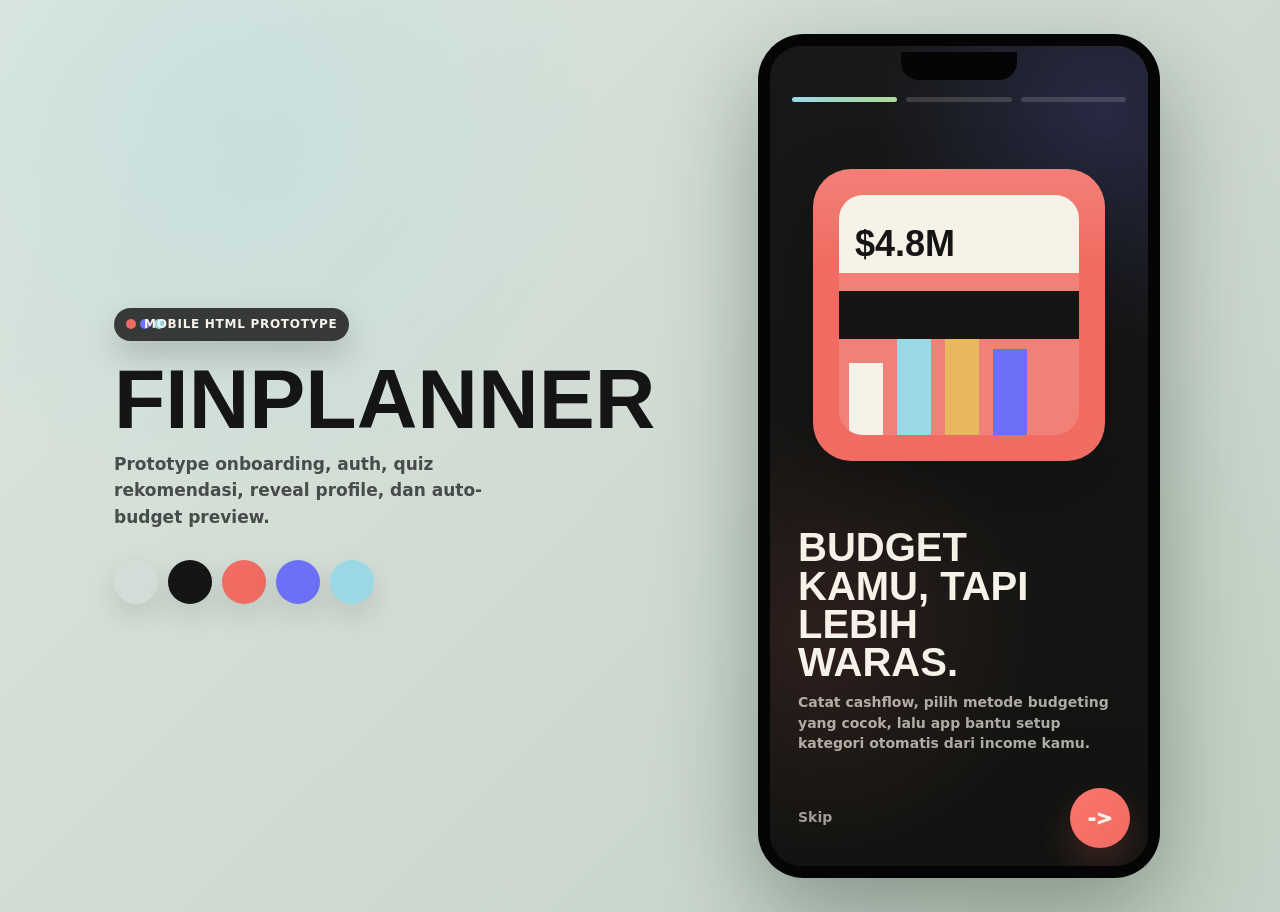
==== commit 3eb5b611: "Rename app titles and update text for consistency across all screens" ====
--- a/index.html
+++ b/index.html
@@ -3,14 +3,14 @@
   <head>
     <meta charset="utf-8" />
     <meta name="viewport" content="width=device-width, initial-scale=1" />
-    <title>FinBestie Onboarding</title>
+    <title>FinPlanner Onboarding</title>
     <link rel="stylesheet" href="styles.css" />
   </head>
   <body data-page="onboarding">
     <main class="stage">
       <aside class="brand-panel" aria-label="Arah visual">
         <div class="brand-pill"><span class="brand-dot"></span> Mobile HTML Prototype</div>
-        <h1>FinBestie Planner</h1>
+        <h1>FinPlanner</h1>
         <p>Prototype onboarding, auth, quiz rekomendasi, reveal profile, dan auto-budget preview.</p>
         <div class="palette" aria-label="Color palette">
           <span class="swatch" style="background: var(--sage)"></span>
--- a/styles.css
+++ b/styles.css
@@ -444,8 +444,9 @@
 .auth-visual {
   position: relative;
   display: grid;
-  place-items: center;
+  place-items: start center;
   min-height: 230px;
+  padding-top: 18px;
   margin-top: -4px;
   margin-bottom: 18px;
 }
@@ -464,33 +465,47 @@
 .auth-pass {
   position: relative;
   z-index: 1;
-  width: 190px;
-  height: 226px;
-  padding: 20px;
-  border-radius: 30px;
-  background:
-    radial-gradient(circle at 84% 14%, rgba(246, 242, 232, 0.28), transparent 30%),
+  width: 196px;
+  height: 232px;
+  padding: 20px 20px 18px;
+  border-radius: 32px;
+  overflow: visible;
+  display: flex;
+  flex-direction: column;
+  justify-content: flex-end;
+  gap: 10px;
+  background:
+    linear-gradient(rgba(246, 242, 232, 0.32) 0 0) 18px calc(100% - 32px) / 88px 11px no-repeat,
+    radial-gradient(circle at 18% 16%, rgba(246, 242, 232, 0.34), transparent 34%),
+    radial-gradient(circle at 86% 18%, rgba(155, 216, 229, 0.22), transparent 34%),
     linear-gradient(145deg, #6c70f6 0%, #5458d8 48%, #f06b61 100%);
   box-shadow: 0 26px 60px rgba(0, 0, 0, 0.26);
-  transform: rotate(-4deg);
+  border: 1px solid rgba(246, 242, 232, 0.12);
+  transform: rotate(-6deg);
 }
 
 .auth-pass strong {
-  position: absolute;
-  left: 24px;
-  bottom: 66px;
+  position: relative;
+  left: auto;
+  bottom: auto;
   color: var(--paper);
   font-family: Impact, "Arial Black", sans-serif;
-  font-size: 32px;
-  line-height: 0.92;
+  font-size: 34px;
+  line-height: 0.9;
   text-transform: uppercase;
 }
 
 .auth-pass i {
-  position: absolute;
-  left: 22px;
-  bottom: 30px;
-  color: rgba(244, 242, 231, 0.72);
+  position: relative;
+  left: auto;
+  bottom: auto;
+  width: fit-content;
+  padding: 7px 10px;
+  border-radius: 999px;
+  background: rgba(6, 6, 6, 0.22);
+  border: 1px solid rgba(246, 242, 232, 0.14);
+  color: rgba(244, 242, 231, 0.74);
+  backdrop-filter: blur(10px);
   font-style: normal;
   font-size: 12px;
   font-weight: 900;
@@ -500,19 +515,22 @@
 
 .auth-float {
   position: absolute;
-  z-index: 2;
+  z-index: 3;
   display: grid;
   place-items: center;
   border-radius: 50%;
   font-weight: 1000;
-  box-shadow: 0 18px 36px rgba(0, 0, 0, 0.2);
+  box-shadow:
+    0 18px 36px rgba(0, 0, 0, 0.2),
+    0 0 0 6px rgba(17, 19, 17, 0.72);
 }
 
 .auth-float.one {
   width: 58px;
   height: 58px;
-  left: 34px;
-  top: 28px;
+  left: -12px;
+  bottom: -12px;
+  top: auto;
   background: var(--paper);
   color: var(--ink);
 }
@@ -520,8 +538,8 @@
 .auth-float.two {
   width: 54px;
   height: 54px;
-  right: 48px;
-  top: 48px;
+  right: -12px;
+  top: -12px;
   background: var(--mint);
   color: var(--ink);
 }
@@ -1128,6 +1146,1093 @@
   font-weight: 950;
 }
 
+.main-content {
+  padding: 4px 18px 118px;
+}
+
+.main-top {
+  align-items: flex-start;
+}
+
+.main-title-block span {
+  display: block;
+  color: rgba(244, 242, 231, 0.55);
+  font-size: 12px;
+  font-weight: 850;
+  letter-spacing: 0.04em;
+  text-transform: uppercase;
+}
+
+.main-title-block h2 {
+  margin: 5px 0 0;
+  font-family: Impact, "Arial Black", sans-serif;
+  font-size: 31px;
+  line-height: 0.96;
+  letter-spacing: 0;
+  text-transform: uppercase;
+}
+
+.round-action {
+  display: grid;
+  place-items: center;
+  width: 44px;
+  height: 44px;
+  border: 0;
+  border-radius: 50%;
+  background: var(--coral);
+  color: var(--paper);
+  font-size: 22px;
+  font-weight: 950;
+  text-decoration: none;
+  cursor: pointer;
+  box-shadow: 0 14px 26px rgba(240, 107, 97, 0.22);
+}
+
+.home-hero-card,
+.gold-hero-card,
+.cashflow-card {
+  border-radius: 28px;
+  padding: 18px;
+  background:
+    radial-gradient(circle at 84% 12%, rgba(155, 216, 229, 0.34), transparent 32%),
+    var(--violet);
+  color: var(--paper);
+  box-shadow: 0 24px 48px rgba(108, 112, 246, 0.18);
+}
+
+.home-hero-card span,
+.gold-hero-card span,
+.cashflow-card span {
+  display: block;
+  color: rgba(244, 242, 231, 0.66);
+  font-size: 11px;
+  font-weight: 900;
+  letter-spacing: 0.06em;
+  text-transform: uppercase;
+}
+
+.home-hero-card strong,
+.gold-hero-card strong,
+.cashflow-card strong {
+  display: block;
+  margin-top: 9px;
+  font-size: 38px;
+  line-height: 0.94;
+}
+
+.hero-card-row {
+  display: grid;
+  grid-template-columns: 1fr 1fr;
+  gap: 10px;
+  margin-top: 18px;
+}
+
+.hero-mini {
+  min-height: 82px;
+  padding: 12px;
+  border-radius: 18px;
+  background: rgba(244, 242, 231, 0.14);
+}
+
+.hero-mini b,
+.summary-card b,
+.shortcut-card b,
+.vault-item b,
+.tx-item b,
+.goal-card b {
+  display: block;
+}
+
+.hero-mini b {
+  margin-top: 8px;
+  font-size: 18px;
+}
+
+.cashflow-card {
+  margin-top: 14px;
+  background:
+    radial-gradient(circle at 80% 18%, rgba(232, 184, 95, 0.36), transparent 30%),
+    #232323;
+  box-shadow: none;
+}
+
+.cash-bars {
+  display: grid;
+  grid-template-columns: repeat(7, 1fr);
+  gap: 7px;
+  align-items: end;
+  min-height: 88px;
+  margin-top: 16px;
+}
+
+.cash-bars i {
+  display: block;
+  min-height: 18px;
+  border-radius: 999px 999px 6px 6px;
+  background: var(--mint);
+}
+
+.cash-bars i:nth-child(2),
+.cash-bars i:nth-child(5) {
+  background: var(--coral);
+}
+
+.shortcut-grid {
+  display: grid;
+  grid-template-columns: 1fr 1fr;
+  gap: 10px;
+  margin-top: 14px;
+}
+
+.shortcut-card,
+.summary-card {
+  min-height: 104px;
+  padding: 14px;
+  border: 0;
+  border-radius: 22px;
+  background: #1b1b1b;
+  color: var(--paper);
+  text-decoration: none;
+  text-align: left;
+  cursor: pointer;
+  font: inherit;
+}
+
+.shortcut-card i,
+.summary-card i {
+  display: grid;
+  place-items: center;
+  width: 36px;
+  height: 36px;
+  border-radius: 50%;
+  background: var(--paper);
+  color: var(--ink);
+  font-style: normal;
+  font-weight: 1000;
+}
+
+.shortcut-card b,
+.summary-card b {
+  margin-top: 16px;
+  font-size: 15px;
+  line-height: 1.08;
+}
+
+.filter-row {
+  display: flex;
+  gap: 8px;
+  overflow-x: auto;
+  padding-bottom: 4px;
+  scrollbar-width: none;
+}
+
+.filter-row::-webkit-scrollbar {
+  display: none;
+}
+
+.filter-chip {
+  flex: 0 0 auto;
+  min-height: 36px;
+  padding: 0 14px;
+  border: 0;
+  border-radius: 999px;
+  background: #1b1b1b;
+  color: rgba(244, 242, 231, 0.7);
+  font-size: 12px;
+  font-weight: 900;
+}
+
+.filter-chip.active {
+  background: var(--paper);
+  color: var(--ink);
+}
+
+.tx-list,
+.goal-list,
+.vault-list {
+  display: grid;
+  gap: 10px;
+  margin-top: 16px;
+}
+
+.tx-item,
+.vault-item {
+  display: grid;
+  grid-template-columns: 42px minmax(0, 1fr) auto;
+  gap: 12px;
+  align-items: center;
+  min-height: 72px;
+  padding: 13px;
+  border-radius: 20px;
+  background: #1b1b1b;
+}
+
+.tx-icon,
+.vault-icon {
+  display: grid;
+  place-items: center;
+  width: 42px;
+  height: 42px;
+  border-radius: 50%;
+  background: var(--mint);
+  color: var(--ink);
+  font-weight: 1000;
+}
+
+.tx-item span,
+.vault-item span,
+.goal-card span,
+.summary-card span,
+.shortcut-card span {
+  display: block;
+  margin-top: 4px;
+  color: rgba(244, 242, 231, 0.52);
+  font-size: 11px;
+  line-height: 1.3;
+  font-weight: 750;
+}
+
+.tx-amount {
+  font-size: 12px;
+  font-weight: 950;
+}
+
+.tx-amount.out {
+  color: var(--coral);
+}
+
+.tx-amount.in {
+  color: var(--mint);
+}
+
+.goal-card {
+  padding: 16px;
+  border-radius: 24px;
+  background: #1b1b1b;
+}
+
+.goal-head {
+  display: grid;
+  grid-template-columns: minmax(0, 1fr) 64px;
+  gap: 12px;
+  align-items: center;
+}
+
+.goal-ring {
+  display: grid;
+  place-items: center;
+  width: 64px;
+  height: 64px;
+  border-radius: 50%;
+  background:
+    radial-gradient(circle, #1b1b1b 0 50%, transparent 51%),
+    conic-gradient(var(--mint) var(--value), rgba(244, 242, 231, 0.16) 0);
+  color: var(--paper);
+  font-size: 12px;
+  font-weight: 950;
+}
+
+.progress-track {
+  height: 10px;
+  margin-top: 16px;
+  border-radius: 999px;
+  background: rgba(244, 242, 231, 0.12);
+  overflow: hidden;
+}
+
+.progress-track i {
+  display: block;
+  width: var(--value);
+  height: 100%;
+  border-radius: inherit;
+  background: var(--coral);
+}
+
+.goal-meta {
+  display: flex;
+  justify-content: space-between;
+  gap: 12px;
+  margin-top: 10px;
+  color: rgba(244, 242, 231, 0.58);
+  font-size: 11px;
+  font-weight: 800;
+}
+
+.gold-hero-card {
+  background:
+    radial-gradient(circle at 84% 12%, rgba(246, 242, 232, 0.32), transparent 34%),
+    var(--butter);
+  color: var(--ink);
+}
+
+.gold-hero-card span {
+  color: rgba(21, 21, 21, 0.62);
+}
+
+.gold-chart {
+  display: grid;
+  grid-template-columns: repeat(7, 1fr);
+  gap: 7px;
+  align-items: end;
+  min-height: 96px;
+  margin-top: 18px;
+}
+
+.gold-chart i {
+  display: block;
+  min-height: 24px;
+  border-radius: 999px 999px 8px 8px;
+  background: var(--ink);
+}
+
+.gold-summary {
+  display: grid;
+  grid-template-columns: 1fr 1fr;
+  gap: 10px;
+  margin-top: 14px;
+}
+
+.gold-summary .summary-card:nth-child(2) {
+  background: var(--mint);
+  color: var(--ink);
+}
+
+.gold-summary .summary-card:nth-child(2) span {
+  color: rgba(21, 21, 21, 0.58);
+}
+
+.vault-item em {
+  color: var(--butter);
+  font-style: normal;
+  font-size: 12px;
+  font-weight: 950;
+}
+
+.bottom-nav {
+  position: absolute;
+  z-index: 9;
+  left: 14px;
+  right: 14px;
+  bottom: 14px;
+  display: grid;
+  grid-template-columns: repeat(4, 1fr);
+  gap: 6px;
+  padding: 8px;
+  border-radius: 28px;
+  background: rgba(6, 6, 6, 0.78);
+  backdrop-filter: blur(18px);
+  box-shadow: 0 20px 42px rgba(0, 0, 0, 0.28);
+}
+
+.bottom-nav a {
+  display: grid;
+  place-items: center;
+  gap: 5px;
+  min-height: 54px;
+  border-radius: 22px;
+  color: rgba(244, 242, 231, 0.48);
+  text-decoration: none;
+  font-size: 10px;
+  font-weight: 900;
+}
+
+.nav-symbol {
+  display: grid;
+  place-items: center;
+  width: 24px;
+  height: 24px;
+  border-radius: 50%;
+  background: rgba(244, 242, 231, 0.1);
+  color: inherit;
+  font-size: 11px;
+  font-weight: 1000;
+}
+
+.bottom-nav a.active {
+  background: var(--paper);
+  color: var(--ink);
+}
+
+.bottom-nav a.active .nav-symbol {
+  background: var(--coral);
+  color: var(--paper);
+}
+
+.sheet-backdrop {
+  position: absolute;
+  z-index: 20;
+  inset: 0;
+  display: flex;
+  align-items: flex-end;
+  background: rgba(0, 0, 0, 0);
+  pointer-events: none;
+  transition: background 220ms ease;
+}
+
+.sheet-backdrop.open {
+  background: rgba(0, 0, 0, 0.52);
+  pointer-events: auto;
+}
+
+.bottom-sheet {
+  position: relative;
+  width: 100%;
+  max-height: 88%;
+  overflow: auto;
+  padding: 12px 18px 18px;
+  border-radius: 32px 32px 0 0;
+  background:
+    radial-gradient(circle at 84% 8%, rgba(155, 216, 229, 0.16), transparent 34%),
+    #111;
+  box-shadow: 0 -26px 58px rgba(0, 0, 0, 0.38);
+  transform: translateY(105%);
+  transition: transform 260ms cubic-bezier(0.2, 0.8, 0.2, 1);
+}
+
+.sheet-backdrop.open .bottom-sheet {
+  transform: translateY(0);
+}
+
+.sheet-handle {
+  display: block;
+  width: 44px;
+  height: 5px;
+  margin: 0 auto 18px;
+  border-radius: 999px;
+  background: rgba(244, 242, 231, 0.24);
+}
+
+.sheet-close {
+  position: absolute;
+  top: 14px;
+  right: 16px;
+  display: grid;
+  place-items: center;
+  width: 34px;
+  height: 34px;
+  border: 0;
+  border-radius: 50%;
+  background: rgba(244, 242, 231, 0.1);
+  color: var(--paper);
+  cursor: pointer;
+  font-size: 20px;
+  font-weight: 900;
+}
+
+.sheet-head span,
+.sheet-field span {
+  display: block;
+  color: rgba(244, 242, 231, 0.54);
+  font-size: 11px;
+  font-weight: 900;
+  letter-spacing: 0.06em;
+  text-transform: uppercase;
+}
+
+.sheet-head h3 {
+  margin: 6px 0 16px;
+  font-family: Impact, "Arial Black", sans-serif;
+  font-size: 30px;
+  line-height: 0.95;
+  text-transform: uppercase;
+}
+
+.amount-display {
+  padding: 18px;
+  border-radius: 24px;
+  background: var(--paper);
+  color: var(--ink);
+}
+
+.amount-display span {
+  display: block;
+  color: rgba(21, 21, 21, 0.56);
+  font-size: 11px;
+  font-weight: 900;
+  letter-spacing: 0.06em;
+  text-transform: uppercase;
+}
+
+.amount-display strong {
+  display: block;
+  margin-top: 8px;
+  font-size: 34px;
+  line-height: 1;
+}
+
+.category-grid,
+.goal-type-row,
+.gold-type-row {
+  display: grid;
+  grid-template-columns: repeat(4, 1fr);
+  gap: 8px;
+  margin-top: 12px;
+}
+
+.goal-type-row {
+  grid-template-columns: 1fr 1fr;
+}
+
+.gold-type-row {
+  grid-template-columns: repeat(3, 1fr);
+  margin-bottom: 12px;
+}
+
+.category-chip {
+  min-height: 64px;
+  border: 0;
+  border-radius: 18px;
+  background: #1f1f1f;
+  color: rgba(244, 242, 231, 0.7);
+  cursor: pointer;
+  font-size: 11px;
+  font-weight: 900;
+}
+
+.category-chip i {
+  display: grid;
+  place-items: center;
+  width: 30px;
+  height: 30px;
+  margin: 0 auto 7px;
+  border-radius: 50%;
+  background: rgba(244, 242, 231, 0.12);
+  color: var(--paper);
+  font-style: normal;
+}
+
+.category-chip.active {
+  background: var(--mint);
+  color: var(--ink);
+}
+
+.category-chip.active i {
+  background: var(--paper);
+  color: var(--ink);
+}
+
+.switch-row {
+  display: flex;
+  align-items: center;
+  justify-content: space-between;
+  gap: 16px;
+  margin: 12px 0;
+  padding: 14px;
+  border-radius: 20px;
+  background: #1b1b1b;
+}
+
+.switch-row b,
+.switch-row small {
+  display: block;
+}
+
+.switch-row b {
+  font-size: 13px;
+}
+
+.switch-row small {
+  margin-top: 4px;
+  color: rgba(244, 242, 231, 0.5);
+  font-size: 11px;
+  font-weight: 750;
+}
+
+.switch-row input {
+  appearance: none;
+  width: 52px;
+  height: 30px;
+  border-radius: 999px;
+  background: rgba(244, 242, 231, 0.16);
+  cursor: pointer;
+  position: relative;
+}
+
+.switch-row input::before {
+  content: "";
+  position: absolute;
+  top: 4px;
+  left: 4px;
+  width: 22px;
+  height: 22px;
+  border-radius: 50%;
+  background: var(--paper);
+  transition: translate 160ms ease;
+}
+
+.switch-row input:checked {
+  background: var(--coral);
+}
+
+.switch-row input:checked::before {
+  translate: 22px 0;
+}
+
+.numpad {
+  display: grid;
+  grid-template-columns: repeat(3, 1fr);
+  gap: 8px;
+  margin: 12px 0;
+}
+
+.numpad button {
+  min-height: 56px;
+  border: 0;
+  border-radius: 18px;
+  background: #232323;
+  color: var(--paper);
+  cursor: pointer;
+  font-size: 22px;
+  font-weight: 950;
+}
+
+.form-grid {
+  display: grid;
+  gap: 12px;
+}
+
+.sheet-field input {
+  width: 100%;
+  min-height: 52px;
+  margin-top: 8px;
+  border: 0;
+  border-radius: 18px;
+  background: #1f1f1f;
+  color: var(--paper);
+  padding: 0 14px;
+  outline: 0;
+  font: inherit;
+  font-weight: 850;
+}
+
+.compact-title {
+  flex: 1;
+}
+
+.compact-title h2 {
+  font-size: 28px;
+}
+
+.insight-teaser {
+  display: flex;
+  align-items: center;
+  justify-content: space-between;
+  gap: 14px;
+  min-height: 82px;
+  margin-top: 14px;
+  padding: 16px;
+  border-radius: 24px;
+  background:
+    radial-gradient(circle at 92% 22%, rgba(155, 216, 229, 0.38), transparent 28%),
+    var(--paper);
+  color: var(--ink);
+  text-decoration: none;
+  box-shadow: 0 18px 36px rgba(246, 242, 232, 0.08);
+}
+
+.insight-teaser-copy small,
+.section-head span,
+.insight-hero span,
+.coach-card span,
+.method-summary span,
+.badge-room-hero > span {
+  display: block;
+  color: rgba(21, 21, 21, 0.58);
+  font-size: 11px;
+  font-weight: 950;
+  letter-spacing: 0.06em;
+  text-transform: uppercase;
+}
+
+.insight-teaser-copy b {
+  display: block;
+  margin-top: 6px;
+  font-size: 16px;
+  line-height: 1.14;
+}
+
+.insight-teaser-action {
+  flex: 0 0 auto;
+  display: grid;
+  place-items: center;
+  width: 48px;
+  height: 48px;
+  border-radius: 50%;
+  background: var(--ink);
+  color: var(--paper);
+  font-size: 12px;
+  font-weight: 950;
+}
+
+.insight-hero,
+.badge-room-hero {
+  overflow: hidden;
+  padding: 20px;
+  border-radius: 30px;
+  background:
+    radial-gradient(circle at 82% 12%, rgba(155, 216, 229, 0.4), transparent 31%),
+    linear-gradient(145deg, var(--violet), #7e80ec 52%, var(--coral));
+  color: var(--paper);
+  box-shadow: 0 24px 48px rgba(108, 112, 246, 0.18);
+}
+
+.insight-hero span,
+.badge-room-hero > span {
+  color: rgba(244, 242, 231, 0.68);
+}
+
+.insight-hero strong,
+.badge-room-hero h2 {
+  display: block;
+  margin-top: 12px;
+  font-family: Impact, "Arial Black", sans-serif;
+  font-size: 32px;
+  line-height: 0.98;
+  letter-spacing: 0;
+  text-transform: uppercase;
+}
+
+.insight-hero p,
+.coach-card p,
+.badge-room-hero p,
+.method-summary p,
+.rule-card p,
+.settings-card span,
+.settings-row small {
+  margin: 10px 0 0;
+  color: rgba(244, 242, 231, 0.66);
+  font-size: 12px;
+  line-height: 1.45;
+  font-weight: 750;
+}
+
+.insight-panel,
+.coach-card,
+.method-summary,
+.settings-card {
+  margin-top: 14px;
+  padding: 16px;
+  border-radius: 24px;
+  background: #1b1b1b;
+}
+
+.section-head {
+  display: flex;
+  align-items: end;
+  justify-content: space-between;
+  gap: 12px;
+}
+
+.section-head span,
+.coach-card span,
+.method-summary span {
+  color: rgba(244, 242, 231, 0.52);
+}
+
+.section-head b {
+  color: var(--paper);
+  font-size: 14px;
+}
+
+.spend-chart {
+  display: grid;
+  gap: 13px;
+  margin-top: 18px;
+}
+
+.spend-row {
+  display: grid;
+  grid-template-columns: 68px minmax(0, 1fr) 60px;
+  gap: 10px;
+  align-items: center;
+}
+
+.spend-row span,
+.spend-row b {
+  font-size: 11px;
+  font-weight: 900;
+}
+
+.spend-row b {
+  text-align: right;
+}
+
+.spend-row div {
+  height: 12px;
+  overflow: hidden;
+  border-radius: 999px;
+  background: rgba(244, 242, 231, 0.12);
+}
+
+.spend-row i {
+  display: block;
+  height: 100%;
+  border-radius: inherit;
+  background: var(--violet);
+}
+
+.spend-row.coral i {
+  background: var(--coral);
+}
+
+.spend-row.mint i {
+  background: var(--mint);
+}
+
+.spend-row.butter i {
+  background: var(--butter);
+}
+
+.insight-grid,
+.rule-grid {
+  display: grid;
+  grid-template-columns: 1fr 1fr;
+  gap: 10px;
+  margin-top: 14px;
+}
+
+.mini-insight,
+.rule-card {
+  min-height: 128px;
+  padding: 14px;
+  border-radius: 22px;
+  background: #1b1b1b;
+}
+
+.mini-insight i {
+  display: grid;
+  place-items: center;
+  width: 46px;
+  height: 46px;
+  border-radius: 50%;
+  background: var(--mint);
+  color: var(--ink);
+  font-style: normal;
+  font-weight: 1000;
+}
+
+.mini-insight b,
+.coach-card b,
+.method-summary b,
+.settings-card b {
+  display: block;
+  margin-top: 14px;
+  color: var(--paper);
+  font-size: 16px;
+  line-height: 1.12;
+}
+
+.mini-insight span {
+  display: block;
+  margin-top: 6px;
+  color: rgba(244, 242, 231, 0.56);
+  font-size: 11px;
+  line-height: 1.35;
+  font-weight: 750;
+}
+
+.coach-card {
+  background:
+    radial-gradient(circle at 86% 0%, rgba(240, 107, 97, 0.24), transparent 31%),
+    #1b1b1b;
+}
+
+.badge-room-hero {
+  min-height: 330px;
+  display: flex;
+  flex-direction: column;
+  justify-content: flex-end;
+  text-align: left;
+}
+
+.badge-room-logo {
+  position: relative;
+  top: auto;
+  left: auto;
+  translate: none;
+  width: 132px;
+  height: 132px;
+  margin: 0 auto 28px;
+  flex: 0 0 auto;
+}
+
+.badge-room-hero h2 {
+  margin: 12px 0 0;
+  font-size: 34px;
+}
+
+.method-summary {
+  background: var(--paper);
+  color: var(--ink);
+}
+
+.method-summary span,
+.method-summary p {
+  color: rgba(21, 21, 21, 0.58);
+}
+
+.method-summary b {
+  color: var(--ink);
+  font-size: 22px;
+}
+
+.rule-card {
+  background: var(--paper);
+  color: var(--ink);
+}
+
+.rule-card strong {
+  display: block;
+  font-size: 30px;
+  line-height: 1;
+}
+
+.rule-card span {
+  display: block;
+  margin-top: 8px;
+  color: rgba(21, 21, 21, 0.62);
+  font-size: 11px;
+  font-weight: 950;
+  letter-spacing: 0.06em;
+  text-transform: uppercase;
+}
+
+.rule-card p {
+  color: rgba(21, 21, 21, 0.58);
+}
+
+.rule-card.coral {
+  background: var(--coral);
+  color: var(--paper);
+}
+
+.rule-card.coral span,
+.rule-card.coral p {
+  color: rgba(244, 242, 231, 0.72);
+}
+
+.rule-card.mint {
+  background: var(--mint);
+}
+
+.rule-grid .rule-card:nth-child(3):last-child {
+  grid-column: 1 / -1;
+}
+
+.profile-actions {
+  display: grid;
+  gap: 12px;
+  margin-top: 18px;
+}
+
+.secondary-link {
+  display: grid;
+  place-items: center;
+  min-height: 44px;
+  color: rgba(244, 242, 231, 0.56);
+  text-decoration: none;
+  font-size: 13px;
+  font-weight: 900;
+}
+
+.settings-card {
+  display: grid;
+  grid-template-columns: 58px minmax(0, 1fr);
+  gap: 13px;
+  align-items: center;
+  margin-top: 0;
+  background: var(--paper);
+  color: var(--ink);
+}
+
+.settings-avatar {
+  display: grid;
+  place-items: center;
+  width: 58px;
+  height: 58px;
+  border-radius: 50%;
+  background: var(--violet);
+  color: var(--paper);
+  font-weight: 1000;
+}
+
+.settings-card b {
+  margin: 0;
+  color: var(--ink);
+}
+
+.settings-card span {
+  color: rgba(21, 21, 21, 0.58);
+}
+
+.settings-list {
+  display: grid;
+  gap: 10px;
+  margin-top: 14px;
+}
+
+.settings-row {
+  display: flex;
+  align-items: center;
+  justify-content: space-between;
+  gap: 16px;
+  min-height: 78px;
+  padding: 14px;
+  border-radius: 22px;
+  background: #1b1b1b;
+}
+
+.settings-row b,
+.settings-row small {
+  display: block;
+}
+
+.settings-row b {
+  font-size: 13px;
+}
+
+.settings-row small {
+  color: rgba(244, 242, 231, 0.5);
+}
+
+.settings-switch {
+  appearance: none;
+  flex: 0 0 auto;
+  position: relative;
+  width: 54px;
+  height: 32px;
+  border-radius: 999px;
+  background: rgba(244, 242, 231, 0.16);
+  cursor: pointer;
+}
+
+.settings-switch::before {
+  content: "";
+  position: absolute;
+  top: 4px;
+  left: 4px;
+  width: 24px;
+  height: 24px;
+  border-radius: 50%;
+  background: var(--paper);
+  transition: translate 160ms ease;
+}
+
+.settings-switch:checked {
+  background: var(--mint);
+}
+
+.settings-switch:checked::before {
+  translate: 22px 0;
+  background: var(--ink);
+}
+
+.quiet-card {
+  background:
+    radial-gradient(circle at 85% 16%, rgba(175, 217, 154, 0.22), transparent 30%),
+    #1b1b1b;
+}
+
 @media (max-width: 820px) {
   .stage {
     display: block;
@@ -1160,3 +2265,813 @@
     min-height: 100vh;
   }
 }
+
+/* Production polish layer */
+:root {
+  --app-bg: #111311;
+  --app-bg-soft: #181a18;
+  --surface: #1d201d;
+  --surface-2: #252924;
+  --surface-light: #fbf7ed;
+  --text-soft: rgba(246, 242, 232, 0.68);
+  --text-faint: rgba(246, 242, 232, 0.48);
+  --ink-soft: rgba(21, 21, 21, 0.62);
+  --radius-xl: 30px;
+  --radius-lg: 24px;
+  --radius-md: 18px;
+  --card-shadow: 0 22px 52px rgba(0, 0, 0, 0.22);
+}
+
+html {
+  text-size-adjust: 100%;
+}
+
+body {
+  color-scheme: dark;
+  line-height: 1.4;
+  background:
+    radial-gradient(circle at 18% 14%, rgba(155, 216, 229, 0.24), transparent 28%),
+    radial-gradient(circle at 82% 78%, rgba(175, 217, 154, 0.24), transparent 30%),
+    linear-gradient(135deg, #dbe6df 0%, #c3d0c8 100%);
+}
+
+body.light-mode {
+  color-scheme: light;
+}
+
+button,
+a,
+input {
+  -webkit-tap-highlight-color: transparent;
+}
+
+button:focus-visible,
+a:focus-visible,
+input:focus-visible {
+  outline: 0;
+  box-shadow: 0 0 0 3px rgba(155, 216, 229, 0.42);
+}
+
+@media (prefers-reduced-motion: reduce) {
+  *,
+  *::before,
+  *::after {
+    animation-duration: 1ms !important;
+    animation-iteration-count: 1 !important;
+    transition-duration: 1ms !important;
+    scroll-behavior: auto !important;
+  }
+}
+
+.content,
+.bottom-sheet {
+  overscroll-behavior: contain;
+  -webkit-overflow-scrolling: touch;
+}
+
+.icon-btn,
+.primary-btn,
+.skip-btn,
+.ghost-btn,
+.sheet-close,
+.round-action,
+.filter-chip,
+.method-choice,
+.option-card,
+.bottom-nav a {
+  transition: transform 140ms ease, filter 140ms ease, background 140ms ease, color 140ms ease, box-shadow 140ms ease;
+}
+
+@media (hover: hover) and (pointer: fine) {
+  .icon-btn:hover,
+  .skip-btn:hover,
+  .ghost-btn:hover,
+  .sheet-close:hover,
+  .round-action:hover {
+    filter: brightness(1.06);
+  }
+
+  .primary-btn:hover {
+    filter: brightness(1.03);
+  }
+
+  .bottom-nav a:hover:not(.active) {
+    background: rgba(246, 242, 232, 0.06);
+    color: rgba(246, 242, 232, 0.62);
+  }
+
+  .filter-chip:hover:not(.active),
+  .method-choice:hover,
+  .option-card:hover {
+    transform: translateY(-1px);
+  }
+}
+
+.icon-btn:active,
+.skip-btn:active,
+.ghost-btn:active,
+.sheet-close:active,
+.round-action:active {
+  transform: translateY(1px) scale(0.98);
+}
+
+.primary-btn:active {
+  transform: translateY(1px);
+}
+
+.stage {
+  width: min(100vw, 1120px);
+  grid-template-columns: minmax(0, 1fr) 414px;
+}
+
+.brand-panel h1 {
+  max-width: 9ch;
+  font-size: clamp(52px, 7vw, 84px);
+}
+
+.phone-shell {
+  width: min(100%, 402px);
+  min-height: 720px;
+  border-radius: 46px;
+  box-shadow: 0 38px 96px rgba(15, 22, 18, 0.34);
+}
+
+.phone-shell::before {
+  width: 116px;
+  height: 28px;
+}
+
+.app,
+.screen {
+  background:
+    radial-gradient(circle at 88% 8%, rgba(108, 112, 246, 0.2), transparent 28%),
+    radial-gradient(circle at 12% 72%, rgba(240, 107, 97, 0.12), transparent 34%),
+    linear-gradient(180deg, #171817 0%, #111311 100%);
+}
+
+.topbar {
+  min-height: 76px;
+  padding: 32px 22px 10px;
+}
+
+.auth-topbar {
+  min-height: 28px;
+  padding: 22px 22px 0;
+}
+
+.content {
+  padding: 8px 22px 108px;
+}
+
+.main-content {
+  padding: 8px 22px 126px;
+}
+
+.icon-btn,
+.round-action,
+.nav-symbol,
+.shortcut-card i,
+.summary-card i,
+.tx-icon,
+.vault-icon,
+.option-mark,
+.mini-insight i {
+  box-shadow: inset 0 0 0 1px rgba(21, 21, 21, 0.04);
+}
+
+.icon-btn {
+  width: 40px;
+  height: 40px;
+  font-size: 24px;
+}
+
+.skip-btn,
+.ghost-btn {
+  min-height: 40px;
+  padding: 0 16px;
+  background: rgba(246, 242, 232, 0.12);
+  font-size: 12px;
+}
+
+.primary-btn {
+  min-height: 58px;
+  background: linear-gradient(135deg, #fb756d 0%, var(--coral) 100%);
+  box-shadow: 0 18px 36px rgba(240, 107, 97, 0.22);
+}
+
+.primary-btn:disabled {
+  background: #2b2e2a;
+  color: rgba(246, 242, 232, 0.42);
+  cursor: default;
+  box-shadow: none;
+}
+
+.secondary-btn {
+  min-height: 48px;
+  padding: 0 10px;
+  color: rgba(246, 242, 232, 0.62);
+}
+
+.big-title,
+.quiz-title,
+.result-title,
+.auth-hero h2,
+.main-title-block h2,
+.sheet-head h3,
+.brand-panel h1 {
+  letter-spacing: 0;
+}
+
+.lede {
+  color: var(--text-soft);
+  font-size: 14px;
+  font-weight: 720;
+}
+
+.intro-topbar {
+  min-height: 78px;
+  padding: 36px 22px 8px;
+}
+
+.progress-row {
+  gap: 9px;
+}
+
+.progress-dot {
+  height: 5px;
+  background: rgba(246, 242, 232, 0.16);
+}
+
+.progress-dot.active {
+  background: linear-gradient(90deg, var(--mint), var(--lime));
+}
+
+.intro-content {
+  grid-template-rows: minmax(318px, 1fr) auto auto;
+  padding: 2px 28px 112px;
+}
+
+.money-poster {
+  width: min(100%, 292px);
+  min-height: 292px;
+  border-radius: 38px;
+  box-shadow: 0 28px 70px rgba(0, 0, 0, 0.22);
+}
+
+.intro-content .big-title {
+  max-width: 12ch;
+  margin-top: 24px;
+  font-size: 40px;
+}
+
+.intro-content .lede {
+  max-width: 32ch;
+}
+
+#introNext {
+  width: 60px;
+  min-height: 60px;
+}
+
+.auth-content {
+  min-height: 0;
+  justify-content: flex-start;
+  padding: 6px 28px 44px;
+}
+
+.auth-visual {
+  min-height: 270px;
+  padding-top: 28px;
+  margin: 8px 0 10px;
+}
+
+.auth-visual::before {
+  width: 266px;
+  height: 266px;
+  background:
+    radial-gradient(circle at 50% 50%, rgba(155, 216, 229, 0.28), transparent 52%),
+    radial-gradient(circle at 50% 50%, rgba(108, 112, 246, 0.24), transparent 72%);
+  filter: blur(1px);
+}
+
+.auth-pass {
+  position: relative;
+  width: 206px;
+  height: 244px;
+  margin-top: 64px;
+  padding: 22px;
+  border-radius: 34px;
+  overflow: visible;
+  background:
+    radial-gradient(circle at 84% 16%, rgba(246, 242, 232, 0.3), transparent 34%),
+    radial-gradient(circle at 18% 92%, rgba(240, 107, 97, 0.26), transparent 56%),
+    linear-gradient(152deg, #7377fa 0%, #6568e9 46%, #e57574 100%);
+  border: 1px solid rgba(246, 242, 232, 0.12);
+  box-shadow: 0 32px 74px rgba(0, 0, 0, 0.34);
+  transform: rotate(-6deg);
+}
+
+.auth-pass::before {
+  display: none;
+}
+
+.auth-pass::after {
+  content: "";
+  position: absolute;
+  z-index: 1;
+  right: 20px;
+  bottom: 28px;
+  width: 84px;
+  height: 11px;
+  border-radius: 999px;
+  background: rgba(246, 242, 232, 0.32);
+}
+
+.auth-pass strong {
+  position: absolute;
+  z-index: 1;
+  left: 24px;
+  bottom: 72px;
+  margin: 0;
+  font-size: 35px;
+  line-height: 0.92;
+  letter-spacing: 0;
+  text-shadow: 0 18px 40px rgba(0, 0, 0, 0.26);
+}
+
+.auth-pass i {
+  display: none;
+  position: absolute;
+  z-index: 2;
+  left: 24px;
+  bottom: 36px;
+  color: rgba(246, 242, 232, 0.72);
+  font-style: normal;
+  font-size: 12px;
+  font-weight: 900;
+  letter-spacing: 0.08em;
+  text-transform: uppercase;
+}
+
+.auth-float.one {
+  left: -12px;
+  bottom: -12px;
+  top: auto;
+  transform: none;
+}
+
+.auth-float.two {
+  right: -12px;
+  top: -12px;
+  transform: none;
+}
+
+.auth-hero {
+  margin: auto 0 0;
+}
+
+.auth-hero h2 {
+  white-space: nowrap;
+  font-size: 30px;
+}
+
+.auth-hero p {
+  max-width: 34ch;
+  margin: 8px 0 0;
+  line-height: 1.44;
+  color: rgba(246, 242, 232, 0.7);
+}
+
+.auth-options {
+  gap: 10px;
+  margin-top: 22px;
+}
+
+.google-btn {
+  min-height: 60px;
+  box-shadow: 0 24px 48px rgba(246, 242, 232, 0.1);
+}
+
+.guest-btn {
+  color: rgba(246, 242, 232, 0.5);
+}
+
+.quiz-progress {
+  height: 7px;
+  margin-bottom: 22px;
+  background: rgba(246, 242, 232, 0.12);
+}
+
+.quiz-progress span {
+  background: linear-gradient(90deg, var(--mint), var(--lime));
+}
+
+.quiz-count {
+  background: rgba(155, 216, 229, 0.18);
+  color: var(--mint);
+}
+
+.quiz-title {
+  font-size: 32px;
+  line-height: 1.04;
+}
+
+.option-list {
+  gap: 11px;
+  margin-top: 22px;
+}
+
+.option-card {
+  min-height: 74px;
+  padding: 13px;
+  border-radius: 22px;
+  background: rgba(246, 242, 232, 0.07);
+  box-shadow: inset 0 0 0 1px rgba(246, 242, 232, 0.04);
+}
+
+.option-card.selected {
+  background:
+    radial-gradient(circle at 92% 0%, rgba(155, 216, 229, 0.28), transparent 30%),
+    linear-gradient(135deg, #f37469, #dd6561);
+}
+
+.option-text strong {
+  font-size: 14px;
+}
+
+.option-text span {
+  color: rgba(246, 242, 232, 0.58);
+}
+
+.reveal-content {
+  padding: 8px 24px 38px;
+}
+
+.result-card {
+  min-height: 344px;
+  padding: 22px;
+  border-radius: 32px;
+  background:
+    radial-gradient(circle at 84% 8%, rgba(155, 216, 229, 0.42), transparent 30%),
+    linear-gradient(145deg, #6e72f8 0%, #6d70eb 54%, #eb7470 100%);
+  box-shadow: var(--card-shadow);
+}
+
+.result-card .badge {
+  background: rgba(246, 242, 232, 0.18);
+}
+
+.profile-medal {
+  width: 136px;
+  height: 136px;
+}
+
+.result-title {
+  font-size: 36px;
+}
+
+.method-name {
+  color: rgba(246, 242, 232, 0.78);
+}
+
+.manual-choice-note {
+  margin-top: 18px;
+  color: rgba(246, 242, 232, 0.56);
+}
+
+.method-grid {
+  gap: 10px;
+  margin-top: 16px;
+}
+
+.method-choice {
+  min-height: 76px;
+  border-radius: 20px;
+  background: rgba(246, 242, 232, 0.07);
+}
+
+.method-choice.active {
+  background: var(--surface-light);
+}
+
+.budget-content {
+  padding-bottom: 116px;
+}
+
+.budget-income-card,
+.home-hero-card,
+.gold-hero-card,
+.cashflow-card,
+.insight-hero,
+.badge-room-hero {
+  border-radius: var(--radius-xl);
+  box-shadow: var(--card-shadow);
+}
+
+.budget-income-card {
+  margin-top: 24px;
+}
+
+.allocation {
+  gap: 10px;
+}
+
+.allocation div,
+.budget-item,
+.shortcut-card,
+.summary-card,
+.tx-item,
+.vault-item,
+.goal-card,
+.insight-panel,
+.coach-card,
+.method-summary,
+.settings-card,
+.settings-row,
+.mini-insight {
+  border-radius: var(--radius-lg);
+}
+
+.budget-item {
+  background: rgba(246, 242, 232, 0.07);
+}
+
+.main-top {
+  align-items: center;
+}
+
+.main-title-block h2 {
+  font-size: 34px;
+}
+
+.round-action {
+  width: 48px;
+  height: 48px;
+}
+
+.home-hero-card {
+  min-height: 196px;
+  padding: 20px;
+  background:
+    radial-gradient(circle at 84% 10%, rgba(155, 216, 229, 0.38), transparent 32%),
+    linear-gradient(145deg, #6d71f4, #6f72e5 56%, #eb746c);
+}
+
+.home-hero-card strong,
+.gold-hero-card strong,
+.cashflow-card strong {
+  font-size: 39px;
+}
+
+.hero-mini {
+  border-radius: 20px;
+  background: rgba(246, 242, 232, 0.14);
+}
+
+.cashflow-card {
+  background:
+    radial-gradient(circle at 82% 16%, rgba(232, 184, 95, 0.28), transparent 32%),
+    rgba(246, 242, 232, 0.07);
+}
+
+.cash-bars i {
+  background: linear-gradient(180deg, var(--mint), #78bfca);
+}
+
+.shortcut-grid {
+  gap: 12px;
+}
+
+.shortcut-card,
+.summary-card {
+  min-height: 116px;
+  background: rgba(246, 242, 232, 0.07);
+  transition: transform 160ms ease, background 160ms ease;
+}
+
+.shortcut-card:active,
+.summary-card:active,
+.option-card:active,
+.method-choice:active {
+  transform: scale(0.985);
+}
+
+.shortcut-card b,
+.summary-card b {
+  font-size: 16px;
+}
+
+.filter-chip {
+  background: rgba(246, 242, 232, 0.08);
+}
+
+.filter-chip.active {
+  background: var(--surface-light);
+}
+
+.tx-list,
+.goal-list,
+.vault-list {
+  gap: 12px;
+}
+
+.tx-item,
+.vault-item,
+.goal-card {
+  background: rgba(246, 242, 232, 0.07);
+}
+
+.goal-ring {
+  background:
+    radial-gradient(circle, #1b1d1a 0 50%, transparent 51%),
+    conic-gradient(var(--mint) var(--value), rgba(246, 242, 232, 0.13) 0);
+}
+
+.gold-hero-card {
+  background:
+    radial-gradient(circle at 84% 12%, rgba(246, 242, 232, 0.34), transparent 34%),
+    linear-gradient(145deg, #f1cc72 0%, #e6b75e 100%);
+}
+
+.gold-summary .summary-card:nth-child(2) {
+  background: linear-gradient(145deg, var(--mint), #b6e7c6);
+}
+
+.bottom-nav {
+  left: 16px;
+  right: 16px;
+  bottom: 16px;
+  border-radius: 30px;
+  background: rgba(6, 6, 6, 0.72);
+  box-shadow: 0 24px 48px rgba(0, 0, 0, 0.34);
+}
+
+.bottom-nav a {
+  min-height: 56px;
+}
+
+.bottom-sheet {
+  padding: 12px 20px 20px;
+  background:
+    radial-gradient(circle at 84% 8%, rgba(155, 216, 229, 0.14), transparent 34%),
+    #121412;
+}
+
+.sheet-close {
+  font-size: 22px;
+}
+
+.category-chip {
+  background: rgba(246, 242, 232, 0.08);
+}
+
+.switch-row {
+  background: rgba(246, 242, 232, 0.07);
+}
+
+.numpad button,
+.sheet-field input {
+  background: rgba(246, 242, 232, 0.08);
+}
+
+.insight-teaser {
+  border-radius: 26px;
+  background:
+    radial-gradient(circle at 92% 22%, rgba(155, 216, 229, 0.38), transparent 28%),
+    linear-gradient(135deg, var(--surface-light), #eef6e7);
+}
+
+.insight-hero strong,
+.badge-room-hero h2 {
+  font-size: 34px;
+}
+
+.spend-row {
+  grid-template-columns: 74px minmax(0, 1fr) 64px;
+}
+
+.badge-room-hero {
+  min-height: 344px;
+}
+
+.badge-room-logo {
+  margin-bottom: 30px;
+}
+
+.settings-row {
+  background: rgba(246, 242, 232, 0.07);
+}
+
+body.light-mode .app,
+body.light-mode .screen {
+  background:
+    radial-gradient(circle at 88% 8%, rgba(108, 112, 246, 0.1), transparent 30%),
+    radial-gradient(circle at 12% 72%, rgba(175, 217, 154, 0.18), transparent 34%),
+    #f6f2e8;
+}
+
+body.light-mode .big-title,
+body.light-mode .quiz-title,
+body.light-mode .auth-hero h2,
+body.light-mode .main-title-block h2,
+body.light-mode .sheet-head h3 {
+  color: var(--ink);
+}
+
+body.light-mode .lede,
+body.light-mode .main-title-block span {
+  color: rgba(21, 21, 21, 0.62);
+}
+
+body.light-mode .shortcut-card,
+body.light-mode .summary-card,
+body.light-mode .tx-item,
+body.light-mode .vault-item,
+body.light-mode .goal-card,
+body.light-mode .cashflow-card,
+body.light-mode .insight-panel,
+body.light-mode .coach-card,
+body.light-mode .settings-row,
+body.light-mode .mini-insight,
+body.light-mode .option-card,
+body.light-mode .method-choice,
+body.light-mode .budget-item {
+  background: rgba(21, 21, 21, 0.06);
+  color: var(--ink);
+}
+
+body.light-mode .tx-item span,
+body.light-mode .vault-item span,
+body.light-mode .goal-card span,
+body.light-mode .summary-card span,
+body.light-mode .shortcut-card span,
+body.light-mode .mini-insight span,
+body.light-mode .settings-row small,
+body.light-mode .coach-card p,
+body.light-mode .coach-card span {
+  color: rgba(21, 21, 21, 0.58);
+}
+
+body.light-mode .bottom-nav {
+  background: rgba(21, 21, 21, 0.74);
+}
+
+body.light-mode .coach-card b,
+body.light-mode .mini-insight b,
+body.light-mode .section-head b,
+body.light-mode .settings-row b,
+body.light-mode .method-choice strong,
+body.light-mode .option-text strong {
+  color: var(--ink);
+}
+
+body.light-mode .option-text span,
+body.light-mode .method-choice span,
+body.light-mode .section-head span {
+  color: rgba(21, 21, 21, 0.58);
+}
+
+@media (max-width: 820px) {
+  .phone-shell::before {
+    top: 8px;
+  }
+
+  .topbar {
+    padding-top: max(28px, env(safe-area-inset-top));
+  }
+
+  .content {
+    padding-left: 22px;
+    padding-right: 22px;
+  }
+
+  .bottom-dock {
+    bottom: max(18px, env(safe-area-inset-bottom));
+  }
+
+  .bottom-nav {
+    bottom: max(14px, env(safe-area-inset-bottom));
+  }
+}
+
+@media (max-width: 360px) {
+  .content,
+  .main-content {
+    padding-left: 18px;
+    padding-right: 18px;
+  }
+
+  .auth-hero h2 {
+    font-size: 28px;
+  }
+
+  .main-title-block h2 {
+    font-size: 31px;
+  }
+
+  .quiz-title,
+  .insight-hero strong,
+  .badge-room-hero h2 {
+    font-size: 30px;
+  }
+}
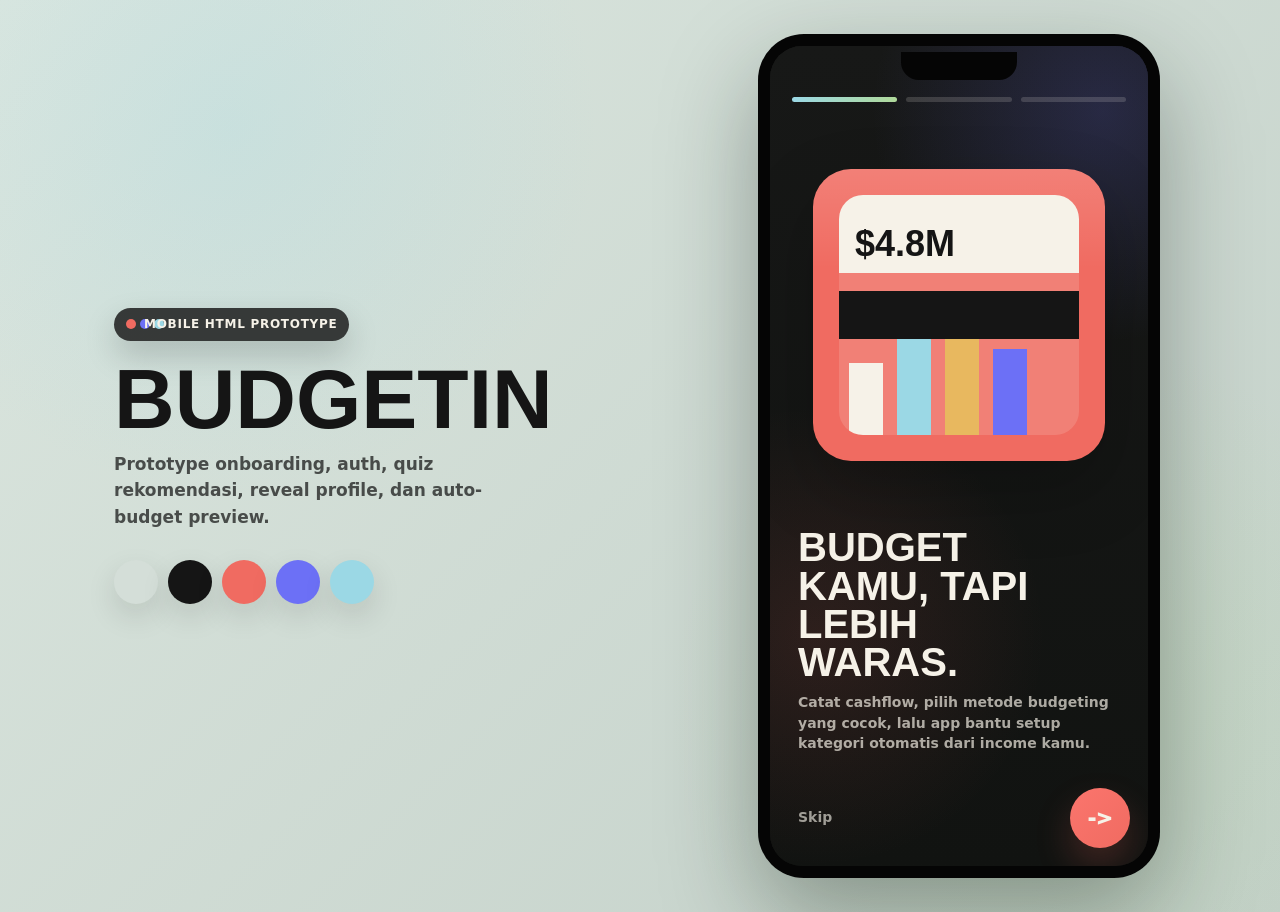
==== commit 9a5e5308: "Add AGENTS.md and README.md; update HTML titles to reflect 'Budgetin' branding" ====
--- a/index.html
+++ b/index.html
@@ -3,14 +3,14 @@
   <head>
     <meta charset="utf-8" />
     <meta name="viewport" content="width=device-width, initial-scale=1" />
-    <title>FinPlanner Onboarding</title>
+    <title>Budgetin Onboarding</title>
     <link rel="stylesheet" href="styles.css" />
   </head>
   <body data-page="onboarding">
     <main class="stage">
       <aside class="brand-panel" aria-label="Arah visual">
         <div class="brand-pill"><span class="brand-dot"></span> Mobile HTML Prototype</div>
-        <h1>FinPlanner</h1>
+        <h1>Budgetin</h1>
         <p>Prototype onboarding, auth, quiz rekomendasi, reveal profile, dan auto-budget preview.</p>
         <div class="palette" aria-label="Color palette">
           <span class="swatch" style="background: var(--sage)"></span>
--- a/styles.css
+++ b/styles.css
@@ -17,6 +17,10 @@
   box-sizing: border-box;
 }
 
+[hidden] {
+  display: none !important;
+}
+
 body {
   margin: 0;
   min-height: 100vh;
@@ -197,6 +201,12 @@
   font-size: 18px;
   font-weight: 950;
   text-decoration: none;
+}
+
+.icon-btn svg {
+  width: 16px;
+  height: 16px;
+  display: block;
 }
 
 .skip-btn,
@@ -698,13 +708,19 @@
   display: flex;
   flex-direction: column;
   justify-content: flex-end;
+  align-items: center;
+  text-align: center;
   position: relative;
   overflow: hidden;
   padding: 22px 20px 20px;
   border-radius: 26px;
-  background:
-    radial-gradient(circle at 86% 6%, rgba(155, 216, 229, 0.42), transparent 30%),
-    var(--violet);
+  --result-grad-a: #6e72f8;
+  --result-grad-b: #6d70eb;
+  --result-grad-c: #eb7470;
+  --result-glow: rgba(155, 216, 229, 0.42);
+  background:
+    radial-gradient(circle at 84% 8%, color-mix(in srgb, var(--result-glow), transparent 58%), transparent 34%),
+    linear-gradient(145deg, var(--result-grad-a) 0%, var(--result-grad-b) 54%, var(--result-grad-c) 100%);
   box-shadow: 0 24px 48px rgba(108, 112, 246, 0.18);
 }
 
@@ -725,8 +741,41 @@
   margin-top: 18px;
 }
 
-.reveal-content > .primary-btn {
-  margin-top: 26px;
+.reveal-helper {
+  display: flex;
+  align-items: center;
+  flex-wrap: wrap;
+  gap: 10px;
+  margin-top: 14px;
+  color: rgba(246, 242, 232, 0.58);
+  font-size: 12px;
+  font-weight: 750;
+}
+
+.text-btn {
+  border: 0;
+  background: transparent;
+  color: rgba(155, 216, 229, 0.92);
+  cursor: pointer;
+  font: inherit;
+  font-weight: 900;
+  letter-spacing: 0.02em;
+  padding: 8px 10px;
+  margin: -8px -10px;
+  border-radius: 999px;
+  text-decoration: underline;
+  text-underline-offset: 3px;
+  text-decoration-thickness: 2px;
+}
+
+.text-btn:active {
+  transform: translateY(1px);
+}
+
+@media (hover: hover) and (pointer: fine) {
+  .text-btn:hover {
+    background: rgba(155, 216, 229, 0.1);
+  }
 }
 
 .method-name {
@@ -745,10 +794,20 @@
   place-items: center;
   width: 142px;
   height: 142px;
-  border-radius: 50%;
-  background: var(--paper);
-  color: var(--ink);
-  box-shadow: 0 22px 48px rgba(0, 0, 0, 0.18);
+  background: transparent;
+  box-shadow: none;
+}
+
+.profile-medal .badge-svg {
+  width: 82%;
+  height: 82%;
+  display: block;
+}
+
+.method-logo .badge-svg {
+  width: 100%;
+  height: 100%;
+  display: block;
 }
 
 .profile-medal span,
@@ -762,6 +821,16 @@
   display: block;
 }
 
+.profile-medal::before,
+.profile-medal::after,
+.method-logo::before,
+.method-logo::after,
+.method-logo i,
+.profile-medal span {
+  content: none;
+  display: none;
+}
+
 .profile-medal[data-logo="balance"] span {
   width: 86px;
   height: 12px;
@@ -859,7 +928,7 @@
 }
 
 .manual-choice-note {
-  margin: 16px 0 0;
+  margin: 10px 0 0;
   color: rgba(244, 242, 231, 0.52);
   font-size: 12px;
   line-height: 1.4;
@@ -929,14 +998,15 @@
   place-items: center;
   width: 46px;
   height: 46px;
-  border-radius: 50%;
-  background: var(--paper);
-  color: var(--ink);
-  overflow: hidden;
+  border-radius: 14px;
+  background: transparent;
+  color: inherit;
+  overflow: visible;
 }
 
 .method-choice.active .method-logo {
-  background: var(--ink);
+  background: rgba(246, 242, 232, 0.1);
+  box-shadow: inset 0 0 0 1px rgba(246, 242, 232, 0.18);
 }
 
 .method-logo[data-logo="balance"] i {
@@ -1094,6 +1164,78 @@
   line-height: 1;
 }
 
+.income-row {
+  display: flex;
+  align-items: baseline;
+  gap: 10px;
+}
+
+.income-sub {
+  margin: 10px 0 14px;
+  color: rgba(244, 242, 231, 0.72);
+  font-size: 13px;
+  line-height: 1.45;
+  font-weight: 700;
+}
+
+.income-prefix {
+  font-size: 20px;
+  font-weight: 950;
+  letter-spacing: 0.02em;
+}
+
+.income-input {
+  width: 100%;
+  border: 0;
+  padding: 0;
+  background: transparent;
+  color: var(--paper);
+  font: inherit;
+  font-size: 34px;
+  line-height: 1;
+  font-weight: 950;
+  letter-spacing: -0.02em;
+  outline: none;
+}
+
+.income-input::placeholder {
+  color: rgba(244, 242, 231, 0.44);
+}
+
+.income-help {
+  display: block;
+  margin-top: 10px;
+  color: rgba(244, 242, 231, 0.66);
+  font-size: 12px;
+  font-weight: 750;
+}
+
+.income-presets {
+  display: flex;
+  flex-wrap: wrap;
+  gap: 10px;
+  margin-top: 14px;
+}
+
+.preset-chip {
+  border: 0;
+  padding: 10px 14px;
+  border-radius: 999px;
+  background: rgba(246, 242, 232, 0.14);
+  color: rgba(246, 242, 232, 0.88);
+  cursor: pointer;
+  font: inherit;
+  font-size: 12px;
+  font-weight: 900;
+  letter-spacing: 0.04em;
+  text-transform: uppercase;
+  box-shadow: inset 0 0 0 1px rgba(246, 242, 232, 0.18);
+}
+
+.preset-chip:active {
+  transform: translateY(1px);
+}
+
 .budget-list {
   display: grid;
   gap: 10px;
@@ -1172,6 +1314,192 @@
   text-transform: uppercase;
 }
 
+.top-actions {
+  display: flex;
+  gap: 10px;
+}
+
+.hero-progress {
+  margin-top: 14px;
+}
+
+.highlight-card {
+  position: relative;
+  margin-top: 14px;
+  padding: 16px;
+  border-radius: var(--radius-xl);
+  background:
+    radial-gradient(circle at 86% 10%, rgba(240, 107, 97, 0.14), transparent 34%),
+    rgba(246, 242, 232, 0.06);
+  box-shadow: var(--card-shadow);
+}
+
+.highlight-close {
+  position: absolute;
+  top: 12px;
+  right: 12px;
+  width: 28px;
+  height: 28px;
+  display: grid;
+  place-items: center;
+  border: 0;
+  border-radius: 999px;
+  background: rgba(246, 242, 232, 0.08);
+  color: rgba(246, 242, 232, 0.74);
+  box-shadow: inset 0 0 0 1px rgba(246, 242, 232, 0.12);
+  cursor: pointer;
+}
+
+.highlight-close svg {
+  width: 14px;
+  height: 14px;
+  display: block;
+}
+
+.highlight-close:active {
+  transform: translateY(1px);
+}
+
+.highlight-card span {
+  display: block;
+  color: rgba(246, 242, 232, 0.58);
+  font-size: 11px;
+  font-weight: 900;
+  letter-spacing: 0.06em;
+  text-transform: uppercase;
+}
+
+.highlight-card b {
+  display: block;
+  margin-top: 8px;
+  color: var(--paper);
+  font-size: 15px;
+}
+
+.highlight-card p {
+  margin: 10px 0 0;
+  color: rgba(246, 242, 232, 0.68);
+  font-size: 12px;
+  line-height: 1.45;
+  font-weight: 700;
+}
+
+.dashboard-asset-card {
+  margin-top: 14px;
+}
+
+.cashflow-row {
+  display: grid;
+  grid-template-columns: 1fr 1fr;
+  gap: 10px;
+  margin-top: 14px;
+}
+
+.cashflow-row small {
+  display: block;
+  color: rgba(244, 242, 231, 0.58);
+  font-size: 11px;
+  font-weight: 900;
+  letter-spacing: 0.06em;
+  text-transform: uppercase;
+}
+
+.cashflow-row b {
+  display: block;
+  margin-top: 6px;
+  font-size: 14px;
+}
+
+.goals-panel,
+.recent-panel {
+  margin-top: 18px;
+}
+
+.accounts-panel {
+  margin-top: 18px;
+}
+
+.accounts-group {
+  margin-top: 16px;
+}
+
+.accounts-group-label {
+  display: block;
+  color: rgba(246, 242, 232, 0.56);
+  font-size: 11px;
+  font-weight: 900;
+  letter-spacing: 0.06em;
+  text-transform: uppercase;
+}
+
+.hero-link-card {
+  display: block;
+  text-decoration: none;
+}
+
+.hero-link-card:active {
+  transform: translateY(1px);
+}
+
+.accounts-list {
+  display: grid;
+  gap: 10px;
+  margin-top: 12px;
+}
+
+.account-row {
+  display: grid;
+  grid-template-columns: 44px minmax(0, 1fr) auto;
+  gap: 12px;
+  align-items: center;
+  min-height: 72px;
+  padding: 14px;
+  border-radius: var(--radius-xl);
+  background: rgba(246, 242, 232, 0.07);
+  box-shadow: var(--card-shadow);
+}
+
+.account-row-link {
+  color: inherit;
+  text-decoration: none;
+}
+
+.account-row-link:active {
+  transform: translateY(1px);
+}
+
+.account-icon {
+  display: grid;
+  place-items: center;
+  width: 44px;
+  height: 44px;
+  border-radius: 50%;
+  background: rgba(246, 242, 232, 0.1);
+  color: var(--paper);
+  font-size: 18px;
+  font-weight: 1000;
+}
+
+.account-main b {
+  display: block;
+  color: var(--paper);
+  font-size: 14px;
+}
+
+.account-main span {
+  display: block;
+  margin-top: 4px;
+  color: rgba(246, 242, 232, 0.54);
+  font-size: 11px;
+  font-weight: 750;
+}
+
+.account-balance {
+  color: var(--paper);
+  font-size: 12px;
+  font-weight: 950;
+}
+
 .round-action {
   display: grid;
   place-items: center;
@@ -1188,14 +1516,24 @@
   box-shadow: 0 14px 26px rgba(240, 107, 97, 0.22);
 }
 
+.round-action svg {
+  width: 22px;
+  height: 22px;
+  display: block;
+}
+
 .home-hero-card,
 .gold-hero-card,
 .cashflow-card {
   border-radius: 28px;
   padding: 18px;
-  background:
-    radial-gradient(circle at 84% 12%, rgba(155, 216, 229, 0.34), transparent 32%),
-    var(--violet);
+  --hero-grad-a: #6e72f8;
+  --hero-grad-b: #6d70eb;
+  --hero-grad-c: #eb7470;
+  --hero-glow: rgba(155, 216, 229, 0.34);
+  background:
+    radial-gradient(circle at 84% 12%, color-mix(in srgb, var(--hero-glow), transparent 60%), transparent 34%),
+    linear-gradient(145deg, var(--hero-grad-a) 0%, var(--hero-grad-b) 56%, var(--hero-grad-c) 100%);
   color: var(--paper);
   box-shadow: 0 24px 48px rgba(108, 112, 246, 0.18);
 }
@@ -1222,16 +1560,52 @@
 
 .hero-card-row {
   display: grid;
-  grid-template-columns: 1fr 1fr;
+  grid-template-columns: repeat(2, 1fr);
   gap: 10px;
   margin-top: 18px;
 }
 
+.hero-meta {
+  display: inline-flex;
+  align-items: baseline;
+  gap: 10px;
+  margin-top: 10px;
+  color: rgba(244, 242, 231, 0.66);
+  font-size: 12px;
+  font-weight: 850;
+}
+
+.hero-meta b {
+  color: var(--paper);
+  font-size: 14px;
+  font-weight: 950;
+}
+
+.hero-meta-sep {
+  color: rgba(244, 242, 231, 0.4);
+  font-weight: 900;
+}
+
 .hero-mini {
-  min-height: 82px;
-  padding: 12px;
+  min-height: 74px;
+  padding: 10px;
   border-radius: 18px;
   background: rgba(244, 242, 231, 0.14);
+}
+
+.hero-mini-gold {
+  background:
+    radial-gradient(circle at 84% 18%, rgba(246, 242, 232, 0.26), transparent 34%),
+    linear-gradient(145deg, #f1cc72 0%, #e6b75e 55%, #d79a34 100%);
+  color: var(--ink);
+}
+
+.hero-mini-gold span {
+  color: rgba(21, 21, 21, 0.62);
+}
+
+.hero-mini-gold b {
+  color: var(--ink);
 }
 
 .hero-mini b,
@@ -1245,7 +1619,7 @@
 
 .hero-mini b {
   margin-top: 8px;
-  font-size: 18px;
+  font-size: 16px;
 }
 
 .cashflow-card {
@@ -1469,6 +1843,14 @@
   color: rgba(21, 21, 21, 0.62);
 }
 
+.asset-sub {
+  margin: 12px 0 0;
+  color: rgba(21, 21, 21, 0.62);
+  font-size: 12px;
+  line-height: 1.4;
+  font-weight: 800;
+}
+
 .gold-chart {
   display: grid;
   grid-template-columns: repeat(7, 1fr);
@@ -1495,6 +1877,10 @@
 .gold-summary .summary-card:nth-child(2) {
   background: var(--mint);
   color: var(--ink);
+}
+
+.gold-note-card {
+  margin-top: 16px;
 }
 
 .gold-summary .summary-card:nth-child(2) span {
@@ -1515,7 +1901,7 @@
   right: 14px;
   bottom: 14px;
   display: grid;
-  grid-template-columns: repeat(4, 1fr);
+  grid-template-columns: repeat(5, 1fr);
   gap: 6px;
   padding: 8px;
   border-radius: 28px;
@@ -1524,7 +1910,8 @@
   box-shadow: 0 20px 42px rgba(0, 0, 0, 0.28);
 }
 
-.bottom-nav a {
+.bottom-nav a,
+.bottom-nav button:not(.nav-add) {
   display: grid;
   place-items: center;
   gap: 5px;
@@ -1532,8 +1919,11 @@
   border-radius: 22px;
   color: rgba(244, 242, 231, 0.48);
   text-decoration: none;
+  border: 0;
+  background: transparent;
   font-size: 10px;
   font-weight: 900;
+  cursor: pointer;
 }
 
 .nav-symbol {
@@ -1544,8 +1934,12 @@
   border-radius: 50%;
   background: rgba(244, 242, 231, 0.1);
   color: inherit;
-  font-size: 11px;
-  font-weight: 1000;
+}
+
+.nav-symbol svg {
+  width: 16px;
+  height: 16px;
+  display: block;
 }
 
 .bottom-nav a.active {
@@ -1556,6 +1950,37 @@
 .bottom-nav a.active .nav-symbol {
   background: var(--coral);
   color: var(--paper);
+}
+
+.nav-add {
+  align-self: center;
+  justify-self: center;
+  display: grid;
+  place-items: center;
+  width: 62px;
+  min-height: 62px;
+  border-radius: 50%;
+  background: linear-gradient(135deg, #fb756d 0%, var(--coral) 100%);
+  color: var(--paper);
+  border: 0;
+  cursor: pointer;
+  box-shadow:
+    0 18px 36px rgba(240, 107, 97, 0.22),
+    0 0 0 6px rgba(240, 107, 97, 0.18);
+  font-size: 0;
+  font-weight: 1000;
+  line-height: 1;
+  translate: 0 -10px;
+}
+
+.nav-add:active {
+  transform: translateY(1px);
+}
+
+.nav-add svg {
+  width: 22px;
+  height: 22px;
+  display: block;
 }
 
 .sheet-backdrop {
@@ -1918,9 +2343,53 @@
 
 .section-head {
   display: flex;
-  align-items: end;
+  align-items: center;
   justify-content: space-between;
   gap: 12px;
+}
+
+.section-actions {
+  display: inline-flex;
+  align-items: center;
+  gap: 10px;
+}
+
+.detail-pill {
+  display: inline-flex;
+  align-items: center;
+  gap: 8px;
+  min-height: 34px;
+  padding: 0 12px 0 14px;
+  border-radius: 999px;
+  background: rgba(246, 242, 232, 0.1);
+  color: rgba(246, 242, 232, 0.9);
+  text-decoration: none;
+  border: 0;
+  font-size: 12px;
+  font-weight: 950;
+  letter-spacing: 0.06em;
+  text-transform: uppercase;
+  box-shadow: inset 0 0 0 1px rgba(246, 242, 232, 0.18);
+  cursor: pointer;
+}
+
+.detail-pill svg {
+  width: 16px;
+  height: 16px;
+  display: block;
+}
+
+.detail-pill:active {
+  transform: translateY(1px);
+}
+
+@media (hover: hover) and (pointer: fine) {
+  .detail-pill:hover {
+    background: rgba(246, 242, 232, 0.14);
+    box-shadow:
+      inset 0 0 0 1px rgba(246, 242, 232, 0.22),
+      0 12px 24px rgba(0, 0, 0, 0.22);
+  }
 }
 
 .section-head span,
@@ -2074,6 +2543,76 @@
 .method-summary b {
   color: var(--ink);
   font-size: 22px;
+}
+
+.income-summary {
+  background:
+    radial-gradient(circle at 86% 10%, rgba(155, 216, 229, 0.14), transparent 34%),
+    rgba(246, 242, 232, 0.07);
+  color: var(--paper);
+}
+
+.income-summary span,
+.income-summary p {
+  color: rgba(246, 242, 232, 0.62);
+}
+
+.income-summary b {
+  color: var(--paper);
+}
+
+.income-head {
+  display: flex;
+  align-items: center;
+  justify-content: space-between;
+  gap: 12px;
+}
+
+.mini-icon {
+  display: grid;
+  place-items: center;
+  width: 36px;
+  height: 36px;
+  border: 0;
+  border-radius: 50%;
+  background: rgba(246, 242, 232, 0.12);
+  color: rgba(246, 242, 232, 0.86);
+  cursor: pointer;
+}
+
+.mini-icon svg {
+  width: 18px;
+  height: 18px;
+  display: block;
+}
+
+.income-edit {
+  display: grid;
+  grid-template-columns: auto minmax(0, 1fr) auto;
+  gap: 10px;
+  align-items: center;
+  margin-top: 10px;
+}
+
+.inline-income-input {
+  width: 100%;
+  border: 0;
+  border-radius: 14px;
+  padding: 10px 12px;
+  background: rgba(246, 242, 232, 0.12);
+  color: var(--paper);
+  font: inherit;
+  font-size: 16px;
+  font-weight: 950;
+  outline: none;
+}
+
+.inline-income-input::placeholder {
+  color: rgba(246, 242, 232, 0.44);
+}
+
+.income-save {
+  min-height: 40px;
 }
 
 .rule-card {
@@ -2414,6 +2953,20 @@
   padding: 32px 22px 10px;
 }
 
+.budget-topbar {
+  justify-content: flex-start;
+}
+
+.budget-topbar .main-title-block {
+  margin-left: 56px;
+  text-align: left;
+}
+
+.budget-back {
+  position: absolute;
+  left: 22px;
+}
+
 .auth-topbar {
   min-height: 28px;
   padding: 22px 22px 0;
@@ -2710,10 +3263,19 @@
 .result-card {
   min-height: 344px;
   padding: 22px;
+  display: flex;
+  flex-direction: column;
+  justify-content: flex-end;
+  align-items: center;
+  text-align: center;
   border-radius: 32px;
-  background:
-    radial-gradient(circle at 84% 8%, rgba(155, 216, 229, 0.42), transparent 30%),
-    linear-gradient(145deg, #6e72f8 0%, #6d70eb 54%, #eb7470 100%);
+  --result-grad-a: #6e72f8;
+  --result-grad-b: #6d70eb;
+  --result-grad-c: #eb7470;
+  --result-glow: #5aaaf0;
+  background:
+    radial-gradient(circle at 84% 8%, color-mix(in srgb, var(--result-glow), transparent 64%), transparent 34%),
+    linear-gradient(145deg, var(--result-grad-a) 0%, var(--result-grad-b) 54%, var(--result-grad-c) 100%);
   box-shadow: var(--card-shadow);
 }
 
@@ -2756,6 +3318,22 @@
 
 .budget-content {
   padding-bottom: 116px;
+}
+
+.budget-switch {
+  display: inline-flex;
+  align-items: center;
+  justify-content: center;
+  width: fit-content;
+  min-height: 40px;
+  padding: 0 16px;
+  margin: 16px 0 0;
+}
+
+@media (hover: hover) and (pointer: fine) {
+  .budget-switch:hover {
+    filter: brightness(1.06);
+  }
 }
 
 .budget-income-card,
@@ -2771,6 +3349,56 @@
 .budget-income-card {
   margin-top: 24px;
 }
+
+.budget-snapshot {
+  margin-top: 18px;
+}
+
+.budget-snapshot .budget-list {
+  margin-top: 12px;
+}
+
+.budget-totals-card {
+  display: grid;
+  grid-template-columns: 1fr 1fr;
+  gap: 10px;
+  margin-top: 12px;
+  padding: 14px;
+  border-radius: var(--radius-xl);
+  background: rgba(246, 242, 232, 0.06);
+  box-shadow: var(--card-shadow);
+}
+
+.budget-totals-card span {
+  display: block;
+  color: rgba(246, 242, 232, 0.56);
+  font-size: 11px;
+  font-weight: 900;
+  letter-spacing: 0.06em;
+  text-transform: uppercase;
+}
+
+.budget-totals-card b {
+  display: block;
+  margin-top: 8px;
+  color: var(--paper);
+  font-size: 16px;
+  font-weight: 950;
+}
+
+.budget-item-meter {
+  grid-template-columns: 38px minmax(0, 1fr) auto;
+}
+
+.budget-meter {
+  height: 8px;
+  margin-top: 10px;
+}
+
+.budget-item-meter span {
+  margin-top: 6px;
+}
+
 
 .allocation {
   gap: 10px;
@@ -2810,11 +3438,15 @@
 }
 
 .home-hero-card {
-  min-height: 196px;
+  min-height: 0;
   padding: 20px;
-  background:
-    radial-gradient(circle at 84% 10%, rgba(155, 216, 229, 0.38), transparent 32%),
-    linear-gradient(145deg, #6d71f4, #6f72e5 56%, #eb746c);
+  --hero-grad-a: #6e72f8;
+  --hero-grad-b: #6d70eb;
+  --hero-grad-c: #eb7470;
+  --hero-glow: #5aaaf0;
+  background:
+    radial-gradient(circle at 84% 10%, color-mix(in srgb, var(--hero-glow), transparent 62%), transparent 34%),
+    linear-gradient(145deg, var(--hero-grad-a) 0%, var(--hero-grad-b) 56%, var(--hero-grad-c) 100%);
 }
 
 .home-hero-card strong,
@@ -2826,6 +3458,21 @@
 .hero-mini {
   border-radius: 20px;
   background: rgba(246, 242, 232, 0.14);
+}
+
+.hero-mini.hero-mini-gold {
+  background:
+    radial-gradient(circle at 84% 18%, rgba(246, 242, 232, 0.26), transparent 34%),
+    linear-gradient(145deg, #f1cc72 0%, #e6b75e 55%, #d79a34 100%);
+  color: var(--ink);
+}
+
+.hero-mini.hero-mini-gold span {
+  color: rgba(21, 21, 21, 0.62);
+}
+
+.hero-mini.hero-mini-gold b {
+  color: var(--ink);
 }
 
 .cashflow-card {
@@ -2995,9 +3642,124 @@
 body.light-mode .mini-insight,
 body.light-mode .option-card,
 body.light-mode .method-choice,
-body.light-mode .budget-item {
+body.light-mode .budget-item,
+body.light-mode .account-row {
   background: rgba(21, 21, 21, 0.06);
   color: var(--ink);
+}
+
+body.light-mode .budget-item strong,
+body.light-mode .budget-item em {
+  color: var(--ink);
+}
+
+body.light-mode .budget-item span,
+body.light-mode .budget-item-meter span {
+  color: rgba(21, 21, 21, 0.62);
+}
+
+body.light-mode .budget-meter {
+  background: rgba(21, 21, 21, 0.12);
+}
+
+body.light-mode .detail-pill {
+  background: rgba(21, 21, 21, 0.05);
+  color: rgba(21, 21, 21, 0.68);
+  box-shadow: inset 0 0 0 1px rgba(21, 21, 21, 0.1);
+}
+
+body.light-mode .detail-pill svg {
+  color: rgba(21, 21, 21, 0.54);
+}
+
+body.light-mode .highlight-card {
+  background:
+    radial-gradient(circle at 86% 10%, rgba(240, 107, 97, 0.12), transparent 34%),
+    rgba(21, 21, 21, 0.05);
+  box-shadow: 0 18px 34px rgba(21, 21, 21, 0.08);
+}
+
+body.light-mode .highlight-card b {
+  color: var(--ink);
+}
+
+body.light-mode .highlight-card span,
+body.light-mode .highlight-card p {
+  color: rgba(21, 21, 21, 0.62);
+}
+
+body.light-mode .highlight-close {
+  background: rgba(21, 21, 21, 0.05);
+  color: rgba(21, 21, 21, 0.52);
+  box-shadow: inset 0 0 0 1px rgba(21, 21, 21, 0.08);
+}
+
+body.light-mode .cashflow-card {
+  background:
+    radial-gradient(circle at 82% 16%, rgba(232, 184, 95, 0.16), transparent 32%),
+    rgba(21, 21, 21, 0.05);
+  box-shadow: 0 18px 34px rgba(21, 21, 21, 0.08);
+}
+
+body.light-mode .cashflow-card strong,
+body.light-mode .cashflow-row b {
+  color: var(--ink);
+}
+
+body.light-mode .cashflow-card span,
+body.light-mode .cashflow-row small {
+  color: rgba(21, 21, 21, 0.62);
+}
+
+body.light-mode .accounts-group-label,
+body.light-mode .account-main span {
+  color: rgba(21, 21, 21, 0.62);
+}
+
+body.light-mode .account-main b,
+body.light-mode .account-balance {
+  color: var(--ink);
+}
+
+body.light-mode .account-icon {
+  background: rgba(21, 21, 21, 0.08);
+  color: var(--ink);
+}
+
+body.light-mode .income-summary {
+  background:
+    radial-gradient(circle at 86% 10%, rgba(108, 112, 246, 0.08), transparent 34%),
+    rgba(21, 21, 21, 0.05);
+  color: var(--ink);
+}
+
+body.light-mode .income-summary b {
+  color: var(--ink);
+}
+
+body.light-mode .income-summary span,
+body.light-mode .income-summary p {
+  color: rgba(21, 21, 21, 0.62);
+}
+
+body.light-mode .budget-totals-card {
+  background: rgba(21, 21, 21, 0.05);
+  box-shadow: 0 18px 34px rgba(21, 21, 21, 0.08);
+}
+
+body.light-mode .budget-totals-card span {
+  color: rgba(21, 21, 21, 0.58);
+}
+
+body.light-mode .budget-totals-card b {
+  color: var(--ink);
+}
+
+body.light-mode .mini-icon,
+body.light-mode .ghost-btn.income-save {
+  background: rgba(21, 21, 21, 0.06);
+  color: var(--ink);
+  box-shadow: inset 0 0 0 1px rgba(21, 21, 21, 0.08);
 }
 
 body.light-mode .tx-item span,
